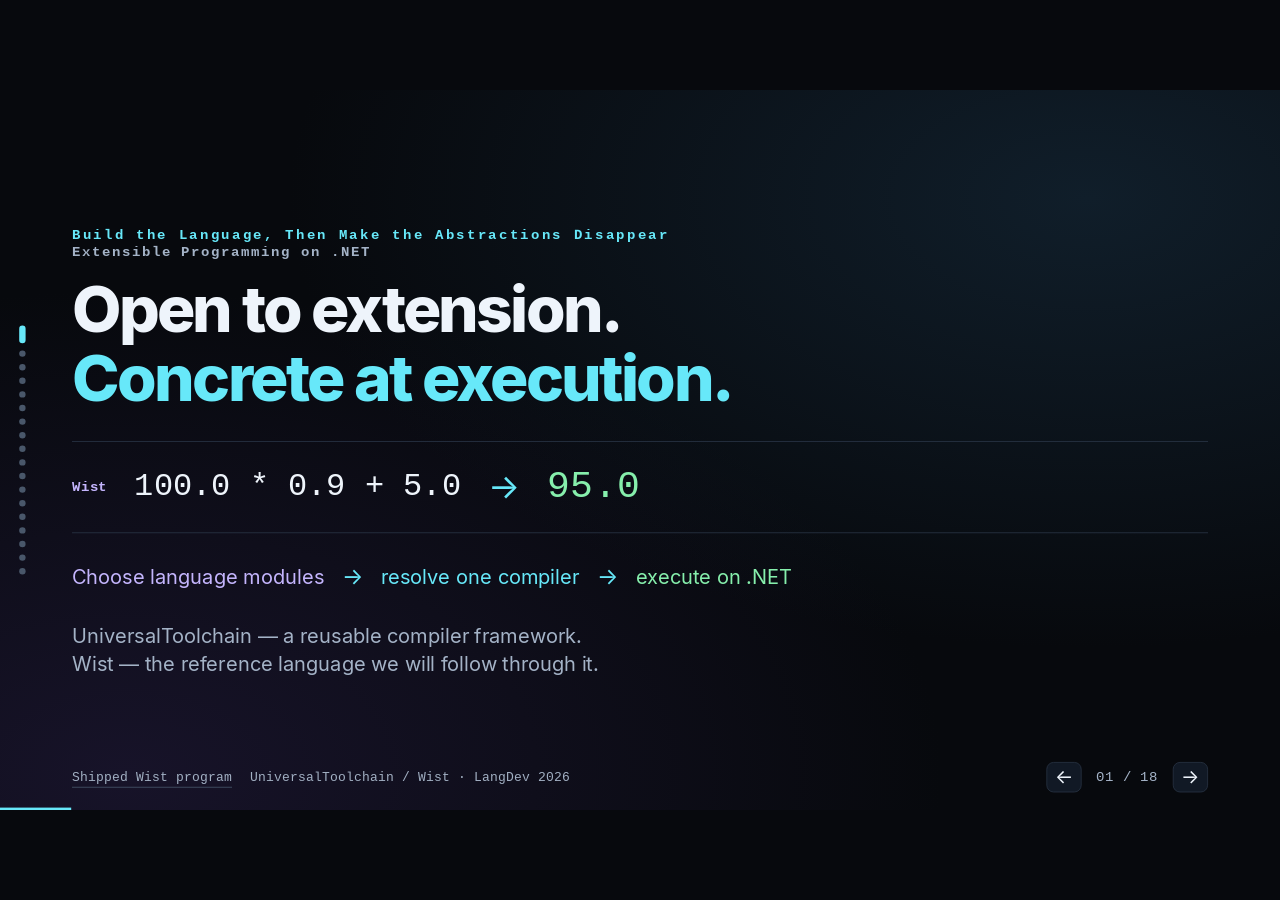
==== index.html @ 53f2f03d "Fix contact card overflow" ====
<!doctype html>
<html lang="en">
<head>
<!--
Embedded fonts: Inter subsets (DeckSans) and renamed Liberation Mono subsets (DeckMono).
Original font copyrights and licenses follow. Subsets retain the SIL OFL 1.1 license.
Copyright (c) 2016 The Inter Project Authors (https://github.com/rsms/inter)

This Font Software is licensed under the SIL Open Font License, Version 1.1.
This license is copied below, and is also available with a FAQ at:
http://scripts.sil.org/OFL

-----------------------------------------------------------
SIL OPEN FONT LICENSE Version 1.1 - 26 February 2007
-----------------------------------------------------------

PREAMBLE
The goals of the Open Font License (OFL) are to stimulate worldwide
development of collaborative font projects, to support the font creation
efforts of academic and linguistic communities, and to provide a free and
open framework in which fonts may be shared and improved in partnership
with others.

The OFL allows the licensed fonts to be used, studied, modified and
redistributed freely as long as they are not sold by themselves. The
fonts, including any derivative works, can be bundled, embedded,
redistributed and/or sold with any software provided that any reserved
names are not used by derivative works. The fonts and derivatives,
however, cannot be released under any other type of license. The
requirement for fonts to remain under this license does not apply
to any document created using the fonts or their derivatives.

DEFINITIONS
"Font Software" refers to the set of files released by the Copyright
Holder(s) under this license and clearly marked as such. This may
include source files, build scripts and documentation.

"Reserved Font Name" refers to any names specified as such after the
copyright statement(s).

"Original Version" refers to the collection of Font Software components as
distributed by the Copyright Holder(s).

"Modified Version" refers to any derivative made by adding to, deleting,
or substituting -- in part or in whole -- any of the components of the
Original Version, by changing formats or by porting the Font Software to a
new environment.

"Author" refers to any designer, engineer, programmer, technical
writer or other person who contributed to the Font Software.

PERMISSION AND CONDITIONS
Permission is hereby granted, free of charge, to any person obtaining
a copy of the Font Software, to use, study, copy, merge, embed, modify,
redistribute, and sell modified and unmodified copies of the Font
Software, subject to the following conditions:

1) Neither the Font Software nor any of its individual components,
in Original or Modified Versions, may be sold by itself.

2) Original or Modified Versions of the Font Software may be bundled,
redistributed and/or sold with any software, provided that each copy
contains the above copyright notice and this license. These can be
included either as stand-alone text files, human-readable headers or
in the appropriate machine-readable metadata fields within text or
binary files as long as those fields can be easily viewed by the user.

3) No Modified Version of the Font Software may use the Reserved Font
Name(s) unless explicit written permission is granted by the corresponding
Copyright Holder. This restriction only applies to the primary font name as
presented to the users.

4) The name(s) of the Copyright Holder(s) or the Author(s) of the Font
Software shall not be used to promote, endorse or advertise any
Modified Version, except to acknowledge the contribution(s) of the
Copyright Holder(s) and the Author(s) or with their explicit written
permission.

5) The Font Software, modified or unmodified, in part or in whole,
must be distributed entirely under this license, and must not be
distributed under any other license. The requirement for fonts to
remain under this license does not apply to any document created
using the Font Software.

TERMINATION
This license becomes null and void if any of the above conditions are
not met.

DISCLAIMER
THE FONT SOFTWARE IS PROVIDED "AS IS", WITHOUT WARRANTY OF ANY KIND,
EXPRESS OR IMPLIED, INCLUDING BUT NOT LIMITED TO ANY WARRANTIES OF
MERCHANTABILITY, FITNESS FOR A PARTICULAR PURPOSE AND NONINFRINGEMENT
OF COPYRIGHT, PATENT, TRADEMARK, OR OTHER RIGHT. IN NO EVENT SHALL THE
COPYRIGHT HOLDER BE LIABLE FOR ANY CLAIM, DAMAGES OR OTHER LIABILITY,
INCLUDING ANY GENERAL, SPECIAL, INDIRECT, INCIDENTAL, OR CONSEQUENTIAL
DAMAGES, WHETHER IN AN ACTION OF CONTRACT, TORT OR OTHERWISE, ARISING
FROM, OUT OF THE USE OR INABILITY TO USE THE FONT SOFTWARE OR FROM
OTHER DEALINGS IN THE FONT SOFTWARE.

Digitized data copyright (c) 2010 Google Corporation
	with Reserved Font Arimo, Tinos and Cousine.
Copyright (c) 2012 Red Hat, Inc.
	with Reserved Font Name Liberation.

This Font Software is licensed under the SIL Open Font License,
Version 1.1.

This license is copied below, and is also available with a FAQ at:
http://scripts.sil.org/OFL

SIL OPEN FONT LICENSE Version 1.1 - 26 February 2007

PREAMBLE The goals of the Open Font License (OFL) are to stimulate
worldwide development of collaborative font projects, to support the font
creation efforts of academic and linguistic communities, and to provide
a free and open framework in which fonts may be shared and improved in
partnership with others.

The OFL allows the licensed fonts to be used, studied, modified and
redistributed freely as long as they are not sold by themselves.
The fonts, including any derivative works, can be bundled, embedded,
redistributed and/or sold with any software provided that any reserved
names are not used by derivative works.  The fonts and derivatives,
however, cannot be released under any other type of license.  The
requirement for fonts to remain under this license does not apply to
any document created using the fonts or their derivatives.



DEFINITIONS
"Font Software" refers to the set of files released by the Copyright
Holder(s) under this license and clearly marked as such.
This may include source files, build scripts and documentation.

"Reserved Font Name" refers to any names specified as such after the
copyright statement(s).

"Original Version" refers to the collection of Font Software components
as distributed by the Copyright Holder(s).

"Modified Version" refers to any derivative made by adding to, deleting,
or substituting ? in part or in whole ?
any of the components of the Original Version, by changing formats or
by porting the Font Software to a new environment.

"Author" refers to any designer, engineer, programmer, technical writer
or other person who contributed to the Font Software.


PERMISSION & CONDITIONS

Permission is hereby granted, free of charge, to any person obtaining a
copy of the Font Software, to use, study, copy, merge, embed, modify,
redistribute, and sell modified and unmodified copies of the Font
Software, subject to the following conditions:

1) Neither the Font Software nor any of its individual components,in
   Original or Modified Versions, may be sold by itself.

2) Original or Modified Versions of the Font Software may be bundled,
   redistributed and/or sold with any software, provided that each copy
   contains the above copyright notice and this license. These can be
   included either as stand-alone text files, human-readable headers or
   in the appropriate machine-readable metadata fields within text or
   binary files as long as those fields can be easily viewed by the user.

3) No Modified Version of the Font Software may use the Reserved Font
   Name(s) unless explicit written permission is granted by the
   corresponding Copyright Holder. This restriction only applies to the
   primary font name as presented to the users.

4) The name(s) of the Copyright Holder(s) or the Author(s) of the Font
   Software shall not be used to promote, endorse or advertise any
   Modified Version, except to acknowledge the contribution(s) of the
   Copyright Holder(s) and the Author(s) or with their explicit written
   permission.

5) The Font Software, modified or unmodified, in part or in whole, must
   be distributed entirely under this license, and must not be distributed
   under any other license. The requirement for fonts to remain under
   this license does not apply to any document created using the Font
   Software.



TERMINATION
This license becomes null and void if any of the above conditions are not met.



DISCLAIMER
THE FONT SOFTWARE IS PROVIDED "AS IS", WITHOUT WARRANTY OF ANY KIND,
EXPRESS OR IMPLIED, INCLUDING BUT NOT LIMITED TO ANY WARRANTIES OF
MERCHANTABILITY, FITNESS FOR A PARTICULAR PURPOSE AND NONINFRINGEMENT
OF COPYRIGHT, PATENT, TRADEMARK, OR OTHER RIGHT.  IN NO EVENT SHALL THE
COPYRIGHT HOLDER BE LIABLE FOR ANY CLAIM, DAMAGES OR OTHER LIABILITY,
INCLUDING ANY GENERAL, SPECIAL, INDIRECT, INCIDENTAL, OR CONSEQUENTIAL
DAMAGES, WHETHER IN AN ACTION OF CONTRACT, TORT OR OTHERWISE, ARISING
FROM, OUT OF THE USE OR INABILITY TO USE THE FONT SOFTWARE OR FROM OTHER
DEALINGS IN THE FONT SOFTWARE.


-->
<meta charset="utf-8">
<meta name="viewport" content="width=device-width, initial-scale=1">
<meta name="description" content="LangDev 2026: UniversalToolchain and Wist, from modular language composition to concrete .NET execution, and a proposed semantic evidence layer.">
<title>Open to extension. Concrete at execution. — LangDev 2026</title>
<style>
@font-face{font-family:"DeckMono";font-style:normal;font-weight:700;font-display:block;src:url([data-uri]) format("woff2")}
@font-face{font-family:"DeckMono";font-style:normal;font-weight:400;font-display:block;src:url([data-uri]) format("woff2")}
@font-face{font-family:"DeckSans";font-style:normal;font-weight:800;font-display:block;src:url([data-uri]) format("woff2")}
@font-face{font-family:"DeckSans";font-style:normal;font-weight:700;font-display:block;src:url([data-uri]) format("woff2")}
@font-face{font-family:"DeckSans";font-style:normal;font-weight:600;font-display:block;src:url([data-uri]) format("woff2")}
@font-face{font-family:"DeckSans";font-style:normal;font-weight:500;font-display:block;src:url([data-uri]) format("woff2")}
@font-face{font-family:"DeckSans";font-style:normal;font-weight:400;font-display:block;src:url([data-uri]) format("woff2")}
:root{--bg:#07090d;--ink:#eef4fb;--muted:#a4b3c7;--line:#293445;--cyan:#67e8f9;--violet:#c4b5fd;--green:#86efac;--amber:#fde68a;--rose:#fda4af}
*{box-sizing:border-box}html,body{margin:0;width:100%;height:100%;overflow:hidden;background:var(--bg);color:var(--ink)}body{font:26px/1.4 "DeckSans",sans-serif}code,pre,.mono{font-family:"DeckMono","DeckSans",monospace}a{color:inherit;text-decoration:none}a:hover{text-decoration:underline}button{font:inherit;cursor:pointer}button:focus-visible,a:focus-visible{outline:3px solid var(--cyan);outline-offset:5px}
#stage{position:absolute;width:1600px;height:900px;left:50%;top:50%;transform-origin:center;overflow:hidden;background:var(--bg)}#deck{position:absolute;inset:0}.slide{position:absolute;inset:0;display:none;padding:84px 90px 78px;background:radial-gradient(ellipse at 85% 15%,#101e2a 0,transparent 52%),radial-gradient(ellipse at 10% 95%,#171329 0,transparent 50%),var(--bg);overflow:hidden}.slide.active{display:block}.wrap{height:100%;display:flex;flex-direction:column;position:relative}.head{margin-bottom:32px;flex-shrink:0}h1,h2,h3,p,pre{margin:0}h1,h2{font-weight:750;letter-spacing:-.045em;line-height:1.08}h1{font-size:80px}h2{font-size:56px;max-width:1390px}h3{font-size:30px;line-height:1.25;letter-spacing:-.025em}.kicker{font:600 18px/1.2 "DeckMono","DeckSans",monospace;letter-spacing:.13em;color:var(--cyan);margin-bottom:16px}.proposed{color:var(--amber)}.body{flex:1;min-height:0;display:flex;flex-direction:column;justify-content:center;gap:24px}.claim{flex-shrink:0;font-size:30px;line-height:1.3;margin-top:28px;padding-left:20px;border-left:3px solid var(--cyan);max-width:1390px}.sub{font-size:28px;line-height:1.45;color:var(--muted)}.small{font-size:21px;line-height:1.45;color:var(--muted)}.label{font:600 18px/1.3 "DeckMono","DeckSans",monospace;color:var(--muted);margin-bottom:16px}.caption{font-size:20px;line-height:1.4;color:var(--muted)}.cyan-t{color:var(--cyan)}.violet-t{color:var(--violet)}.green-t{color:var(--green)}.amber-t{color:var(--amber)}.rose-t{color:var(--rose)}.muted{color:var(--muted)}
.panel{padding:28px 32px;border:1px solid var(--line);border-radius:20px;background:linear-gradient(140deg,rgba(255,255,255,.045),rgba(255,255,255,.015))}.panel.cyan{border-color:#34535f;background:linear-gradient(140deg,#10232e,#101722)}.panel.violet{border-color:#4a405e;background:linear-gradient(140deg,#221d35,#101722)}.panel.green{border-color:#365849;background:linear-gradient(140deg,#132b26,#101722)}.panel.amber{border-color:#61563b;background:linear-gradient(140deg,#2b2619,#101722)}.two{display:grid;grid-template-columns:1fr 1fr;gap:40px;align-items:center}.compare{display:grid;grid-template-columns:1fr 64px 1fr;gap:20px;align-items:center}.arrow{font-size:42px;color:var(--cyan);text-align:center}.down{font-size:34px;color:var(--cyan);text-align:center;line-height:1}.code{font:26px/1.65 "DeckMono","DeckSans",monospace;white-space:pre-wrap;color:#e2eaf4}.code.large{font-size:34px}.code .kw{color:var(--violet)}.code .fn{color:var(--cyan)}.code .value{color:var(--green)}.code .cm{color:var(--muted)}.strip{display:flex;align-items:center;gap:18px;flex-wrap:wrap}.chip{padding:8px 15px;border:1px solid var(--line);border-radius:9px;font:21px/1.35 "DeckMono","DeckSans",monospace;background:#111926}.chip.violet{color:var(--violet);border-color:#4a405e}.chip.cyan{color:var(--cyan);border-color:#34535f}.chip.green{color:var(--green);border-color:#365849}.chip.amber{color:var(--amber);border-color:#61563b}.node{padding:18px 22px;border:1px solid var(--line);border-radius:14px;background:#111a25;font:24px/1.35 "DeckMono","DeckSans",monospace;text-align:center}.node.violet{border-color:#645178;color:var(--violet)}.node.cyan{border-color:#41727e;color:var(--cyan)}.node.green{border-color:#477158;color:var(--green)}.node.amber{border-color:#756341;color:var(--amber)}
.sources{position:absolute;left:90px;bottom:28px;right:400px;font:16px/1.4 "DeckMono","DeckSans",monospace;color:#a2b0c3;display:flex;gap:22px;align-items:center}.sources a{border-bottom:1px solid #46566a}.notes{display:none}#progress{position:absolute;bottom:0;left:0;height:3px;background:var(--cyan);transition:width .2s;z-index:20}#counter{position:absolute;bottom:22px;right:90px;display:flex;align-items:center;gap:14px;z-index:20}#counter button{border:1px solid var(--line);background:#111925;color:var(--ink);width:44px;height:38px;border-radius:9px;font-size:24px}#count{min-width:86px;text-align:center;font:18px "DeckMono","DeckSans",monospace;color:var(--muted)}#dots{position:absolute;left:24px;top:50%;transform:translateY(-50%);display:flex;flex-direction:column;gap:9px;z-index:20}.dot{width:8px;height:8px;border:0;border-radius:8px;background:#49576a;padding:0}.dot.active{height:22px;background:var(--cyan)}#notesPanel,#helpOverlay{position:absolute;z-index:40;display:none;border:1px solid #487581;border-radius:18px;background:#0c131ff5;padding:24px 30px;box-shadow:0 20px 80px #0008}#notesPanel{bottom:74px;left:180px;right:180px;max-height:520px;overflow:auto;padding:30px 36px;font-size:30px;line-height:1.38}#notesPanel.visible,#helpOverlay.visible{display:block}#notesPanel .speaker-slide{font:700 20px/1 "DeckMono","DeckSans",monospace;color:var(--muted);letter-spacing:.1em;margin-bottom:20px}#notesPanel .speaker-section{font:700 18px/1.1 "DeckMono","DeckSans",monospace;letter-spacing:.12em;color:var(--cyan);margin:0 0 10px}#notesPanel .speaker-section.next{color:var(--green);margin-top:24px}#notesPanel .speaker-line{font-size:30px;line-height:1.38;margin:0 0 14px;max-width:1120px}#notesPanel .speaker-line.next{font-size:27px;color:#dce9f7;margin-bottom:0}#helpOverlay{right:90px;bottom:80px;font:22px/1.8 "DeckMono","DeckSans",monospace}.notes-title{font:18px "DeckMono","DeckSans",monospace;color:var(--cyan);margin-bottom:16px}
body.reveal .slide.active [data-step]{opacity:0;transition:opacity .25s ease}body.reveal .slide.active [data-step].shown{opacity:1}body.reveal .slide.active [data-step]:not(.shown){pointer-events:none}body.reveal .slide.active [data-step]:not(.shown) a{visibility:hidden}
/* Compositions follow their arguments rather than a repeated card template. */
.hero{justify-content:center;gap:36px}.hero h1{max-width:1200px}.hero-example{display:flex;align-items:center;gap:34px;padding:27px 0;border-top:1px solid var(--line);border-bottom:1px solid var(--line)}.hero-example code{font-size:40px}.hero-example .answer{font:48px "DeckMono","DeckSans",monospace;color:var(--green)}.hero-path{display:flex;align-items:center;gap:22px;font-size:25px}.hero-path .arrow{font-size:28px}.identity{font-size:25px;color:var(--muted)}
.feature-lanes{display:grid;grid-template-columns:260px repeat(4,1fr);align-items:center}.feature-lanes>div{padding:24px 12px;border-bottom:1px solid var(--line)}.feature-lanes .lanehead{font-size:23px;text-align:center}.feature-lanes .cell{position:relative;text-align:center;font-size:32px;color:var(--violet)}.feature-lanes .cell:before{content:"";height:3px;background:#78649a;position:absolute;left:0;right:0;top:50%}.feature-lanes .cell span{position:relative;display:inline-block;background:#151721;padding:0 12px}.feature-lanes .operation{font:22px/1.4 "DeckMono","DeckSans",monospace;text-align:center;color:var(--muted)}.module-owned{display:grid;grid-template-columns:350px 1fr;align-items:center;gap:20px}.module-owned>.mono{font-size:24px}.module-owned .bracket{border-left:3px solid var(--violet);padding:10px 22px;font-size:25px}.module-extension{margin-top:25px;border-left:3px solid var(--violet);padding:15px 24px;background:#201b30}.module-extension code{font-size:25px}.selected-modules{display:grid;grid-template-columns:1fr 1fr;gap:12px}.selected-modules .chip{font-size:22px}.selected-modules .wide{grid-column:1/-1}.language-tests{display:grid;gap:20px}.language-test{border-left:3px solid var(--green);padding:18px 24px;background:#10221f}.language-test.excluded{border-color:var(--amber);background:#242216}.language-test code{font-size:29px}.language-test p{font-size:23px;margin-top:9px}.config-note{margin-top:22px;font-size:22px;color:var(--muted)}
.plan-compare{display:grid;grid-template-columns:1fr 110px 1.07fr;gap:28px;align-items:center}.choices{font:26px/1.65 "DeckMono","DeckSans",monospace}.choice{border-bottom:1px solid var(--line);padding:14px 0}.choice:last-child{border:0}.plan-fields{display:grid;grid-template-columns:260px 1fr;gap:18px 12px;font-size:23px}.plan-fields code{color:var(--cyan);font-size:23px}.resolve-gate{border-top:3px solid var(--cyan);border-bottom:3px solid var(--cyan);padding:24px 0;font:22px/1.4 "DeckMono","DeckSans",monospace;text-align:center}.plan-api{font-size:26px;text-align:center}.resolved-foot{display:flex;align-items:center;justify-content:space-between;border-top:1px solid var(--line);padding-top:22px}.resolved-foot strong{font-size:29px}
.program-strip{display:flex;justify-content:space-between;align-items:center;padding:16px 24px;border-left:3px solid var(--violet);background:#181727}.program-strip code{font-size:30px}.program-strip span{font-size:21px;color:var(--muted)}.compiler-grid{display:grid;grid-template-columns:1.04fr 48px 1.06fr 48px 1.16fr;gap:12px;align-items:stretch}.compiler-grid .panel{padding:23px 25px}.compiler-grid .arrow{align-self:center;font-size:34px}.compiler-grid .code{font-size:25px;line-height:1.65}.compiler-grid .label{color:var(--cyan)}.binding-strip{display:flex;align-items:center;gap:20px;font-size:22px;margin-top:20px}.binding-strip code{font-size:23px;color:var(--cyan)}.backend-fork{display:grid;grid-template-columns:200px 58px 1fr 58px 165px;gap:16px;align-items:center}.backend-routes{display:grid;gap:14px}.fork-lines{width:58px;height:138px}.fork-lines path{fill:none;stroke:#67e8f9;stroke-width:2}.backend-fork .node{font-size:24px}.result{font:60px "DeckMono","DeckSans",monospace;color:var(--green);text-align:center}.erase-sequence{display:grid;grid-template-columns:1.05fr 110px 1.05fr;gap:28px;align-items:center}.erase-count{font:54px "DeckMono","DeckSans",monospace;color:var(--muted);margin-bottom:12px}.gate-reasons{text-align:center;font:21px/1.5 "DeckMono","DeckSans",monospace;color:var(--cyan)}.cil-output{display:flex;align-items:center;justify-content:center;gap:24px;padding-top:28px;border-top:1px solid var(--line)}.cil-output code{font-size:28px}.cil-output .arrow{font-size:32px}
.binding-story{display:grid;grid-template-columns:.9fr 1.2fr;gap:48px;align-items:start}.bindings{font:24px/1.7 "DeckMono","DeckSans",monospace;padding:20px 24px;border-bottom:1px solid var(--line);margin-bottom:26px}.binding-trace{display:grid;grid-template-columns:1fr 46px 1fr;gap:12px;row-gap:28px;align-items:center}.binding-trace .node{font-size:24px}.binding-trace .arrow{font-size:30px}.binding-trace .local{grid-column:3;position:relative}.binding-trace .local:before,.binding-trace .read:before{content:"↓";position:absolute;top:-27px;left:50%;transform:translateX(-50%);font:22px/1 "DeckMono","DeckSans",monospace;color:var(--cyan)}.binding-trace .read{position:relative}.parity{display:flex;justify-content:center;align-items:center;gap:25px;margin-top:32px}.parity code{font-size:29px}.parity .equal{font-size:46px;color:var(--green)}.parity-test{font-size:23px;text-align:center;color:var(--muted);margin-top:15px}
.bridge{display:grid;grid-template-columns:.95fr 80px 1.05fr;gap:24px;align-items:center}.current-path{border-left:2px solid var(--cyan);padding-left:30px}.current-path div{font-size:26px;margin:18px 0}.current-path code{font-size:25px}.semantic-question{font-size:37px;line-height:1.25;margin-bottom:26px}.knowledge-path{display:flex;align-items:center;gap:20px;font-size:25px}.knowledge-path .arrow{font-size:30px}.question-line{font-size:30px;line-height:1.4}.query-compare{display:grid;grid-template-columns:1.04fr 60px 1fr;gap:20px;align-items:center}.query-compare .code{font-size:25px}.loop-banner{display:grid;grid-template-columns:.98fr 1.02fr;align-items:center;gap:30px}.loop-banner .code{font-size:27px}.assumption{font-size:21px;color:var(--muted);border-left:2px solid var(--amber);padding-left:20px}.dag{width:100%;height:auto;display:block}.dag text{font-family:"DeckMono","DeckSans",monospace;font-size:24px;fill:var(--ink)}.dag .minor{font:20px "DeckSans",sans-serif;fill:var(--muted)}.dag rect{fill:#101e28;stroke:#49747e;stroke-width:1.5;rx:14}.dag .evidence rect{fill:#211e32;stroke:#76608e}.dag .evidence text{fill:var(--violet)}.dag .derived text{fill:var(--cyan)}.dag .conclusion rect{fill:#152d25;stroke:#548369}.dag .conclusion text{fill:var(--green)}.dag path{fill:none;stroke:#688798;stroke-width:2}.dag .leaf-edge{stroke:#9380b3}.dag-legend{display:flex;gap:32px;align-items:center;font-size:21px}.dag-legend span:before{content:"";display:inline-block;width:11px;height:11px;border-radius:50%;background:currentColor;margin-right:10px}.dag-legend .caption{margin-left:auto}
.knowledge-change{display:grid;grid-template-columns:1fr 110px 1fr;gap:24px;align-items:center}.premise-table{width:100%;border-collapse:collapse;font:25px/1.4 "DeckMono","DeckSans",monospace}.premise-table td{padding:18px 0;border-bottom:1px solid var(--line)}.premise-table td:last-child{text-align:right;font-size:30px}.proof-status{margin-top:24px;display:flex;align-items:center;justify-content:space-between;font:28px "DeckMono","DeckSans",monospace}.new-evidence{padding:22px 28px;border-left:3px solid var(--violet);background:#221d33;display:flex;align-items:center;gap:28px}.new-evidence .code{font-size:23px;line-height:1.5}.new-evidence .arrow{font-size:32px}.new-evidence .module{font-size:25px;min-width:260px}
.exchange{display:grid;grid-template-columns:400px 50px 460px 50px minmax(0,1fr);gap:20px;align-items:center}.exchange .code{font-size:24px}.exchange .node{font-size:23px}.exchange .provider{padding:20px 0;border-bottom:1px solid var(--line)}.exchange .provider h3{font-size:27px;margin-bottom:12px}.exchange .rules{display:grid;gap:26px}.evidence-record{display:flex;flex-shrink:0;gap:0;align-items:center;border:1px solid #514367;border-radius:12px;overflow:hidden;margin-top:25px}.evidence-record span{padding:16px 22px;font:22px "DeckMono","DeckSans",monospace;border-right:1px solid #514367}.evidence-record span:last-child{border:0;color:var(--violet)}
.provenance{display:grid;grid-template-columns:1fr .95fr;gap:50px;align-items:center}.trace{display:grid;gap:15px}.trace .node{text-align:left;font-size:23px}.trace .node small{display:block;font:21px "DeckSans",sans-serif;color:var(--muted);margin-top:7px}.trace .indent{margin-left:40px;border-left:2px solid var(--violet);padding-left:26px}.revision{display:grid;gap:16px}.revision .event{font-size:27px;border-left:3px solid var(--amber);padding:15px 23px;background:#252217}.outcomes{display:flex;gap:22px;justify-content:space-between;padding-top:23px;border-top:1px solid var(--line);font-size:22px}.prior-table{width:100%;border-collapse:collapse;font-size:23px}.prior-table th{text-align:left;font-size:19px;font-weight:500;color:var(--muted);padding:15px 20px;border-bottom:1px solid #64738a}.prior-table td{padding:20px;border-bottom:1px solid var(--line);vertical-align:top}.prior-table td:first-child{width:270px;color:var(--violet);font-weight:600}.prior-table td:nth-child(2){width:510px}.prior-table tr:last-child td{color:var(--cyan);background:#10232b}.experiment{font-size:26px;line-height:1.4;padding-left:22px;border-left:3px solid var(--amber)}
.narrowing{display:grid;grid-template-columns:.85fr 1.3fr .85fr;gap:45px;align-items:center}.narrow-path{display:grid;gap:6px;justify-items:center}.narrow-layer{width:100%;padding:8px 16px;background:#241e36;border:1px solid #625174;border-radius:10px;font:25px/1.25 "DeckMono","DeckSans",monospace;text-align:center}.narrow-path .down{font-size:22px}.narrow-layer:nth-of-type(2){width:88%;background:#142832;border-color:#41727e;color:var(--cyan)}.narrow-layer:nth-of-type(3){width:77%;background:#14242e;border-color:#41727e}.narrow-layer:nth-of-type(4){width:67%;background:#14242e;border-color:#41727e}.narrow-layer:nth-of-type(5){width:56%;background:#152d25;border-color:#548369;color:var(--green)}.narrow-layer:nth-of-type(6){width:48%;background:#152d25;border-color:#548369;color:var(--green)}.disappearance{font-size:27px;line-height:1.4}.disappearance p{margin-bottom:28px}.disappearance .number{display:block;font:50px "DeckMono","DeckSans",monospace;color:var(--cyan);margin-bottom:13px}.artifact{padding:26px 28px;border-left:3px solid var(--green);background:#14251f}.artifact code{font-size:25px}.artifact .result{font-size:52px;margin-top:24px}.qa-title{font-size:75px;line-height:1.14;letter-spacing:-.04em}.qa-path{display:flex;gap:24px;align-items:center;font-size:30px;margin-top:30px}.qa-links{display:grid;grid-template-columns:1fr 1fr;gap:50px;margin-top:45px}.qa-links a{font-size:27px;color:var(--cyan)}.qa-links p{font-size:22px;color:var(--muted);margin-top:10px}.qa{justify-content:center}
@media(prefers-reduced-motion:reduce){*,*:before,*:after{transition:none!important}}
@media print{@page{size:1600px 900px;margin:0}html,body{overflow:visible;height:auto}#stage{position:static;transform:none!important;height:auto;width:1600px}#deck{position:static}.slide,.slide.active{position:relative;display:block;width:1600px;height:900px;break-after:page;print-color-adjust:exact}.slide [data-step]{opacity:1!important}#dots,#counter,#progress,#helpOverlay,#notesPanel{display:none}}

/* Slide 18 · contacts */
.contact-grid{display:grid;grid-template-columns:repeat(5,minmax(0,1fr));gap:16px;margin-top:18px}
.contact-card{display:flex;flex-direction:column;justify-content:space-between;min-height:315px;border:1px solid rgba(255,255,255,.13);background:linear-gradient(145deg,rgba(255,255,255,.060),rgba(255,255,255,.020));border-radius:22px;box-shadow:0 24px 90px rgba(0,0,0,.38);padding:17px;text-decoration:none;color:var(--ink)}
.contact-card:hover{border-color:rgba(103,232,249,.38);transform:translateY(-2px)}
.contact-card .contact-tag{font:900 11px/1 monospace;letter-spacing:.16em;text-transform:uppercase;color:var(--cyan);margin-bottom:10px}
.contact-card .contact-title{font:850 20px/1.15 monospace;color:#fff}
.contact-card .contact-url{font:12px/1.35 monospace;color:#93a4ba;word-break:break-all;margin-top:10px}
.contact-card .qr{width:100%;aspect-ratio:1/1;border-radius:16px;background:#fff;padding:10px;margin-top:16px;object-fit:contain}
.contact-footer{margin-top:22px;display:flex;gap:14px;flex-wrap:wrap;align-items:center}
.contact-pill{border:1px solid rgba(255,255,255,.12);border-radius:999px;padding:10px 14px;font:800 13px/1 monospace;color:#d8e5f2;background:rgba(255,255,255,.04)}
.contact-pill.green{color:#dcfce7;border-color:rgba(134,239,172,.32);background:rgba(134,239,172,.07)}
@media(max-width:1100px){.contact-grid{grid-template-columns:repeat(2,minmax(0,1fr))}.contact-card{min-height:auto}}
@media(max-width:760px){.contact-grid{grid-template-columns:1fr}.contact-card .contact-title{font-size:17px}}


/* contact slide overflow fix */
.contact-card{min-width:0;overflow:hidden}
.contact-title,.contact-url{min-width:0;max-width:100%;overflow-wrap:anywhere;word-break:break-word}
.contact-card[href^="mailto:"] .contact-title{font-size:clamp(14px,1.08vw,19px);line-height:1.18;letter-spacing:-.02em}
.contact-card[href^="mailto:"] .contact-url{font-size:clamp(8px,.70vw,10px);line-height:1.35}

</style>
</head>
<body>
<div id="stage">
<main id="deck" aria-label="LangDev 2026 presentation">

<section class="slide" id="slide-1" data-slide="1" data-seconds="60" data-status="implemented">
<div class="wrap body hero"><div><div class="kicker">Build the Language, Then Make the Abstractions Disappear<br><span style="color:var(--muted);letter-spacing:.08em">Extensible Programming on .NET</span></div><h1>Open to extension.<br><span class="cyan-t">Concrete at execution.</span></h1></div>
<div class="hero-example"><span class="label violet-t" style="margin:0">Wist</span><code>100.0 * 0.9 + 5.0</code><span class="arrow">→</span><span class="answer">95.0</span></div>
<div class="hero-path" data-step="1"><span class="violet-t">Choose language modules</span><span class="arrow">→</span><span class="cyan-t">resolve one compiler</span><span class="arrow">→</span><span class="green-t">execute on .NET</span></div>
<p class="identity">UniversalToolchain — a reusable compiler framework.<br>Wist — the reference language we will follow through it.</p>
<aside class="notes"><div class="notes-title">01 · 1:00</div><p><b>ANCHOR:</b> The title describes two moments in a real compiler.</p><p><b>FLOW:</b><br>1. Start with the real shipped Wist pricing formula and its result.<br>2. UniversalToolchain is the reusable framework; Wist is one language built with it.<br>3. Construction is open to extensions; execution needs exact operations.<br>4. Follow that transition, then ask where semantic cooperation still needs work.</p><p><b>TRANSITION:</b> Why can't a feature live behind just one plugin hook?</p></aside>
</div><div class="sources"><a data-source="UniversalToolchain/Dialects/examples/wist/pricing-restricted/program.wist">Shipped Wist program</a><span>UniversalToolchain / Wist · LangDev 2026</span></div></section>

<section class="slide" id="slide-2" data-slide="2" data-seconds="80" data-status="implemented">
<div class="wrap"><div class="head"><div class="kicker">100.0 * 0.9 + 5.0</div><h2>A feature cuts across the whole compiler</h2></div><div class="body">
<div class="feature-lanes"><div></div><div class="lanehead">Lexer</div><div class="lanehead">Parser / AST</div><div class="lanehead">Bytecode lowering</div><div class="lanehead">Numeric execution</div><div class="mono violet-t">NativeTypes</div><div class="cell"><span>●</span></div><div class="cell"><span>●</span></div><div class="cell"><span>●</span></div><div class="cell"><span>●</span></div><div class="small">One module owns<br>several contributions</div><div class="operation">100.0<br>+ &nbsp; *</div><div class="operation">NativeNumber<br>NativeMultiplication</div><div class="operation">literal visitor<br>arithmetic visitor</div><div class="operation">NativeArithmetic<br>.Multiply&lt;T&gt;</div></div>
<div class="module-owned" data-step="1"><div class="mono violet-t">NativeTypesModuleImpl</div><div class="bracket"><span class="cyan-t">InitLexer</span> → patterns &nbsp; · &nbsp; <span class="cyan-t">InitParser</span> → node creators<br><span class="cyan-t">InitAstTranslator</span> → module-owned visitors</div></div>
<p class="sub" data-step="2">Adding numbers means adding syntax, precedence, lowering and operations.<br>Those contributions need extension points at the stages they affect.</p></div><div class="claim">A feature is a vertical slice through the compiler, not one class.</div>
<aside class="notes"><div class="notes-title">02 · 1:20</div><p><b>ANCHOR:</b> NativeTypes is a concrete crosscutting feature.</p><p><b>FLOW:</b><br>1. The formula needs numeric tokens and operators.<br>2. The module adds AST creators with precedence.<br>3. It registers visitors that lower literals and arithmetic.<br>4. NativeArithmetic supplies numeric behavior. The feature spans these stages.</p><p><b>TRANSITION:</b> Explicit owners let us select contributions without editing a central compiler.</p></aside>
</div><div class="sources"><a data-source="UniversalToolchain/NativeMathModule/NativeTypesModuleImpl.cs">NativeTypesModuleImpl.cs</a><a data-source="UniversalToolchain/NativeMathModule/NativeArithmeticAstVisitor.cs">Native arithmetic lowering</a></div></section>

<section class="slide" id="slide-3" data-slide="3" data-seconds="80" data-status="implemented">
<div class="wrap"><div class="head"><h2>Make the extension points module-owned</h2></div><div class="body">
<div class="compare"><div><div class="label">A central compiler accumulates feature-specific edits</div><pre class="panel code"><span class="cm">// conceptual monolith</span>
Compiler {
  ParseNumbers();
  ParseVariables();
  LowerNumbers();
  LowerVariables();
}</pre></div><div class="arrow" data-step="1">→</div><div data-step="1"><div class="label violet-t">Wist requests contributions through its dialect DSL</div><pre class="panel violet code"><span class="kw">dialect</span> PricingRestricted
<span class="kw">use</span> Identifier,NativeTypes,
    Scopes,Variables,Whitespaces
<span class="kw">backend</span> cil,interpreter
<span class="kw">security</span> restricted</pre><div class="module-extension"><code><span class="violet-t">use</span> Loops,CSharpInterop</code><p class="small">Another definition can select more features.</p></div></div></div>
<div class="strip" data-step="2"><span class="chip violet">module owns contributions</span><span class="arrow">→</span><span class="chip cyan">planner resolves contracts</span><span class="arrow">→</span><span class="chip green">runtime uses selected stages</span></div></div><div class="claim">Same compiler infrastructure. Different selected language.</div>
<aside class="notes"><div class="notes-title">03 · 1:20</div><p><b>ANCHOR:</b> Ownership moves into modules; composition stays explicit.</p><p><b>FLOW:</b><br>1. Left: conceptual compiler that changes for every feature.<br>2. Right: real Wist dialect syntax, excerpted.<br>3. Module owners contribute at stage contracts; a definition requests them.<br>4. Selecting loops or interop changes the available language while planning remains reusable.</p><p><b>TRANSITION:</b> The restricted pricing dialect makes the difference visible.</p></aside>
</div><div class="sources"><a data-source="UniversalToolchain/Dialects/examples/wist/pricing-restricted/dialect.wistdialect">Dialect excerpt</a><a data-source="docs/reference/module-contracts.md">Module contracts</a></div></section>

<section class="slide" id="slide-4" data-slide="4" data-seconds="90" data-status="tested">
<div class="wrap"><div class="head"><h2>The selected modules <span class="violet-t">are the language</span></h2></div><div class="body two">
<div><h3 style="margin-bottom:24px">PricingRestricted</h3><div class="selected-modules"><span class="chip violet">Identifier</span><span class="chip violet">NativeTypes</span><span class="chip violet">Scopes</span><span class="chip violet">Variables</span><span class="chip violet wide">Whitespaces</span></div><div class="down" style="margin:20px 0">↓</div><div class="node cyan">native literals + numeric operators<br>names + local variables + scopes</div><p class="config-note">NativeTypes supplies <code>+ − * /</code>.<br>The separate <code>Arithmetic</code> module is excluded.</p></div>
<div class="language-tests"><div class="language-test"><code>100.0 * 0.9 + 5.0</code><p class="green-t">✓ Valid in this language → 95.0</p></div><div class="language-test excluded" data-step="1"><div class="mono amber-t">Loops · Conditions · CSharpInterop</div><p>Excluded from the definition.<br>Their constructs are outside this language.</p></div><div class="strip" data-step="2"><span class="chip cyan">cil</span><span class="chip cyan">interpreter</span><span class="small">two execution routes</span></div></div>
</div><div class="claim">The profile chooses a surface; the planner must make it globally consistent.</div>
<aside class="notes"><div class="notes-title">04 · 1:30</div><p><b>ANCHOR:</b> A restricted language is a concrete composition.</p><p><b>FLOW:</b><br>1. Read the five actual selected module identities.<br>2. NativeTypes owns the arithmetic; Arithmetic is a different stack.<br>3. Loops, conditionals and C# interop are excluded.<br>4. These are composition constraints, not a hardened sandbox. Both routes evaluate the formula.</p><p><b>TRANSITION:</b> Local declarations do not resolve dependencies, conflicts, ordering and routes.</p></aside>
</div><div class="sources"><a data-source="UniversalToolchain/Dialects/examples/wist/pricing-restricted/dialect.wistdialect">Exact preset</a><a data-source="UniversalToolchain/UniversalToolchain.Dialects.Tests/WistDialectProfileContractTests.cs">Profile contract tests</a></div></section>

<section class="slide" id="slide-5" data-slide="5" data-seconds="110" data-status="implemented">
<div class="wrap"><div class="head"><h2>Composition closes into one <span class="cyan-t">LanguagePlan</span></h2></div><div class="body">
<div class="plan-compare"><div><div class="label violet-t">Definition + explicitly registered packages</div><div class="choices"><div class="choice">dependencies → closure?</div><div class="choice">providers → A | B?</div><div class="choice">ordering → partial constraints</div><div class="choice">source → ? → backend</div><div class="choice">runtime → candidate set</div></div></div><div class="resolve-gate" data-step="1">resolve<br>↓<br>verify</div><div class="panel cyan" data-step="1"><div class="label cyan-t">Immutable snapshots in the actual public type</div><div class="plan-fields"><code>Features</code><span>resolved selection</span><code>Contributions</code><span>resolved ordering</span><code>Routes</code><span>typed backend paths</span><code>RuntimeProvider</code><span>exact selected provider</span><code>PlanHash</code><span>composition identity</span></div></div></div>
<pre class="plan-api mono" data-step="2">plan = compiler.<span class="cyan-t">Compile</span>(definition).<span class="green-t">GetRequiredPlan</span>();</pre>
<div class="resolved-foot" data-step="3"><strong><span class="violet-t">Open choices</span> → <span class="cyan-t">one immutable answer</span></strong><span class="small">Runtime materializes the selected graph.</span></div>
</div><div class="claim">Resolve the language once. Compile each program through that plan.</div>
<aside class="notes"><div class="notes-title">05 · 1:50</div><p><b>ANCHOR:</b> LanguagePlan is resolved composition, not just a container.</p><p><b>FLOW:</b><br>1. The definition requests features from explicitly registered packages.<br>2. Resolve dependencies, providers, exclusions, ordering and typed routes.<br>3. Compile and GetRequiredPlan are actual APIs; failures produce diagnostics.<br>4. Plan fields are snapshots; PlanHash includes composition provenance.<br>5. Runtime materializes the answer. Per-program parsing, binding and compilation remain.</p><p><b>TRANSITION:</b> The first abstraction disappears as a repeated choice. Follow the actual program next.</p></aside>
</div><div class="sources"><a data-source="UniversalToolchain/UniversalToolchain.LanguageSdk/LanguageCompiler.cs">LanguageCompiler.cs</a><a data-source="UniversalToolchain/UniversalToolchain.LanguageSdk/LanguagePlan.cs">LanguagePlan.cs</a></div></section>

<section class="slide" id="slide-6" data-slide="6" data-seconds="120" data-status="implemented">
<div class="wrap"><div class="head"><h2>One Wist program becomes executable operations</h2></div><div class="body">
<div class="program-strip"><code>100.0 * 0.9 + 5.0</code><span>unoptimized explanatory sketches below</span></div>
<div class="compiler-grid"><div class="panel"><div class="label">AST → semantic binding</div><pre class="code"><span class="fn">Add</span>(
  <span class="fn">Multiply</span>(
    <span class="value">100.0</span>, <span class="value">0.9</span>),
  <span class="value">5.0</span>)</pre><div class="binding-strip"><span>bind →</span><code>double operations</code></div></div><div class="arrow" data-step="1">→</div><div class="panel violet" data-step="1"><div class="label">Bytecode: module methods</div><pre class="code">PushNative(100.0)
PushNative(0.9)
NativeArithmetic_Multiply
PushNative(5.0)
NativeArithmetic_Add</pre></div><div class="arrow" data-step="2">→</div><div class="panel cyan" data-step="2"><div class="label">AIR: represented operations</div><pre class="code"><span class="fn">Push</span> 100.0
<span class="fn">Push</span> 0.9
<span class="fn">Call</span> Multiply&lt;double&gt;
<span class="fn">Push</span> 5.0
<span class="fn">Call</span> Add&lt;double&gt;</pre></div></div>
<div class="backend-fork" data-step="3"><div class="node cyan">AIR after<br>optimizers</div><svg class="fork-lines" viewBox="0 0 58 138" aria-hidden="true"><path d="M0 69 H20 V30 H55 M20 69 V108 H55"/></svg><div class="backend-routes"><div class="node cyan">AIR interpreter</div><div class="node green">CIL → DynamicMethod → .NET JIT</div></div><svg class="fork-lines" viewBox="0 0 58 138" aria-hidden="true"><path d="M0 30 H35 V69 H58 M0 108 H35 V69"/></svg><div class="result">95.0</div></div><p class="caption">Wist chooses these IRs. The generic framework accepts other typed artifact routes.</p>
</div><aside class="notes"><div class="notes-title">06 · 2:00</div><p><b>ANCHOR:</b> Bytecode and AIR are Wist boundaries, not framework assumptions.</p><p><b>FLOW:</b><br>1. AST retains multiplication before addition. Semantic binding resolves operations and types.<br>2. Bytecode carries module-owned method representations, not fictional mul/add VM opcodes.<br>3. Conversion expands them into AIR pushes and managed calls.<br>4. Optimizers can fold these literals: the fragments are unoptimized explanatory sketches.<br>5. AIR interpreter executes one route; CIL emits a DynamicMethod for the .NET JIT.</p><p><b>TRANSITION:</b> A smaller exact rewrite shows representation machinery disappearing.</p></aside>
</div><div class="sources"><a data-source="UniversalToolchain/NativeMathModule/NativeNumberAstVisitor.cs">Literal lowering</a><a data-source="UniversalToolchain/AbstractIrConverters/BytecodeToAbstractIrConverterImpl.cs">Bytecode → AIR</a><a data-source="UniversalToolchain/BytecodeDynamicMethodsCompiler/Compilers/AbstractMethodsCompilerImpl.cs">DynamicMethod emitter</a></div></section>

<section class="slide" id="slide-7" data-slide="7" data-seconds="90" data-status="tested">
<div class="wrap"><div class="head"><h2>Known slot + known type can erase a load sequence</h2></div><div class="body">
<div class="erase-sequence"><div><div class="erase-count">3 <span class="small">AIR instructions</span></div><pre class="panel code"><span class="fn">Call</span> LoadEnvironment()
<span class="fn">Push</span> slot
<span class="fn">Call</span> LoadExternal&lt;double&gt;()</pre></div><div data-step="1"><div class="arrow">→</div><div class="gate-reasons">exact<br>pattern<br>+<br>supported<br>intrinsic</div></div><div data-step="1"><div class="erase-count green-t">1 <span class="small">typed AIR intrinsic</span></div><pre class="panel green code"><span class="fn">LoadExternal</span>&lt;double&gt;(slot)</pre><p class="small" style="margin-top:18px">Without support for this type,<br>the original sequence stays.</p></div></div>
<div class="cil-output" data-step="2"><span class="label" style="margin:0">CIL lowering</span><code>LoadExternal&lt;double&gt;(slot)</code><span class="arrow">→</span><code class="green-t">ldarg (slot + offset)</code></div><p class="sub" data-step="3">The environment-call representation disappears.<br>The external-value semantics survive.</p></div><div class="claim">This is a tested local rewrite, conditional on a supported backend operation.</div>
<aside class="notes"><div class="notes-title">07 · 1:30</div><p><b>ANCHOR:</b> Disappearance is an exact, capability-gated rewrite.</p><p><b>FLOW:</b><br>1. External load first appears as environment call, slot push and typed load call.<br>2. NativeCilOptimizer checks the exact pattern and type-specific support.<br>3. Tests verify the single intrinsic and preservation when capability is missing.<br>4. CIL loads the argument slot with its external offset.<br>5. This is a representation result, not a measured speedup or universal zero-cost claim.</p><p><b>TRANSITION:</b> Representation can differ; meaning must not.</p></aside>
</div><div class="sources"><a data-source="UniversalToolchain/NativeMathModule/NativeCILOptimizerModule.cs">Exact rewrite</a><a data-source="UniversalToolchain/UniversalToolchain.Modules.Tests/ModuleCoverage/TypedIntrinsicEmitterOptimizerTests.cs">3 → 1 test</a><a data-source="UniversalToolchain/BytecodeDynamicMethodsCompiler/Compilers/AbstractMethodsIntrinsicCompiler.cs">CIL ldarg lowering</a></div></section>

<section class="slide" id="slide-8" data-slide="8" data-seconds="115" data-status="tested">
<div class="wrap"><div class="head"><h2>One source must not acquire two meanings</h2></div><div class="body">
<div class="binding-story"><div><div class="bindings"><span class="muted">Host bindings</span><br>price = <span class="green-t">10.0</span> &nbsp; fee = <span class="green-t">1.0</span></div><pre class="panel violet code large"><span class="kw">let</span> <span class="amber-t">price</span> = fee
<span class="amber-t">price</span> + fee</pre><p class="question-line" style="margin-top:24px">Which <code class="amber-t">price</code> does the second line read?</p></div><div data-step="1"><div class="label">The binder resolves distinct identities before execution</div><div class="binding-trace"><div class="node">external fee</div><div class="arrow">→</div><div class="node violet">local price initializer</div><div></div><div></div><div class="node cyan local">local price storage</div><div class="node">external price</div><div class="arrow amber-t">≠</div><div class="node cyan read">local price reference</div></div><p class="small" style="margin-top:22px">External reads → binding slots.<br>Local reads → scoped storage keys.</p></div></div>
<div data-step="2"><div class="parity"><code>same source + same bindings</code><span class="arrow">→</span><code class="cyan-t">Interpreter: 2.0</code><span class="equal">==</span><code class="green-t">CIL: 2.0</code></div><p class="parity-test">Observed current result. Regression guards cover shadowing, nested scopes and repeated parity.</p></div>
</div><div class="claim">Backends implement resolved semantics; they must not independently invent them.</div>
<aside class="notes"><div class="notes-title">08 · 1:55</div><p><b>ANCHOR:</b> Shadowing makes semantic agreement observable.</p><p><b>FLOW:</b><br>1. The source and values come from the actual binding parity test; a current public-facade probe returns 2 in each backend.<br>2. Local price shadows the host spelling; external fee supplies the initializer.<br>3. The historical external-read fix separated binding-slot loads from local storage. No historical wrong result is claimed.<br>4. Local storage keys and binding identities must agree across routes.<br>5. Tests check repeated parity and a nested-scope case, including deterministic failure outcomes.</p><p><b>TRANSITION:</b> The binder owns this answer. Future transformations need answers owned by several components.</p></aside>
</div><div class="sources"><a data-source="UniversalToolchain/Tests/Backends/InterpreterBindingsParityTests.cs">Shadowing parity regression</a><a href="https://github.com/Misha1302/UniversalToolchain/commit/bc104d04cadfd4522ae5abf4b5f426952c6e9d2b" target="_blank" rel="noopener noreferrer">Historical slot-based external-read fix</a></div></section>

<section class="slide" id="slide-9" data-slide="9" data-seconds="45" data-status="transition">
<div class="wrap"><div class="head"><div class="kicker proposed">research outlook · proposed</div><h2>A plan resolves structure.<br>Compiler components still need shared meaning.</h2></div><div class="body">
<div class="bridge"><div><div class="label cyan-t">Working compiler today</div><div class="current-path"><div><code>LanguagePlan</code> → selected composition</div><div>Binder → names, types, operations</div><div>Bytecode / AIR → execution structure</div><div>Interpreter / CIL → parity contract</div></div></div><div class="arrow" data-step="1">→</div><div data-step="1"><div class="label proposed">The question we now propose to investigate</div><p class="semantic-question">When several modules own the premises,<br><span class="cyan-t">who assembles the semantic answer?</span></p><div class="knowledge-path"><span class="violet-t">evidence</span><span class="arrow">→</span><span class="cyan-t">rules</span><span class="arrow">→</span><span class="green-t">query</span></div></div></div>
<p class="sub" data-step="2">The binder remains responsible for binding.<br>A future optimizer needs a shared way to ask what a transformation may assume.</p>
</div><div class="claim">Composing the pipeline does not automatically compose every semantic argument.</div>
<aside class="notes"><div class="notes-title">09 · 0:45</div><p><b>ANCHOR:</b> The plan composes structure; it does not automatically compose every semantic argument.</p><p><b>FLOW:</b><br>1. The working compiler already resolves composition and binding.<br>2. A future optimizer may need premises owned by several modules.<br>3. The proposal is a shared evidence / rule / query boundary, not a replacement binder.</p><p><b>TRANSITION:</b> Make that ownership problem concrete with one optimizer question.</p></aside>
</div><div class="sources"><a data-source="docs/CURRENT_ARCHITECTURE_STATUS.md">Current supported compiler</a><a data-source="docs/research/semantic-fact-proof-layer-2026-09-20.md">Semantic fact & proof proposal</a></div></section>

<section class="slide" id="slide-10" data-slide="10" data-seconds="55" data-status="proposed">
<div class="wrap"><div class="head"><div class="kicker proposed">proposed · conceptual SIMD example</div><h2>The vectorizer should not know who owns the answer</h2></div><div class="body">
<div class="loop-banner"><pre class="code">for i in 0..n:
    out[i] = a[i] * scale</pre><p class="assumption">Assume compatible lane-wise arithmetic,<br>valid bounds and non-trapping evaluation.<br>Array aliasing and iteration effects still need evidence.</p></div>
<div class="query-compare"><div><div class="label">Consumer knows producers and combines their answers</div><pre class="panel code"><span class="cm">// conceptual coupling</span>
deps = DependencyAnalysis.Check(loop)
effects = EffectsModule.Check(body)
target = TargetInfo.Check(operation)
<span class="kw">if</span> combine(deps, effects, target):
    vectorize(loop)</pre></div><div class="arrow" data-step="1">→</div><div data-step="1"><div class="label cyan-t">Consumer names its semantic obligation</div><pre class="panel cyan code"><span class="cm">// proposed query API sketch</span>
answer = semantics.<span class="fn">Prove</span>(
    <span class="fn">LegallyVectorizable</span>(loop),
    context)
<span class="kw">if</span> answer.isProven:
    considerVectorization(loop)</pre></div></div>
</div><div class="claim">Ask for the property. Keep scalar execution unless it is established.</div>
<aside class="notes"><div class="notes-title">10 · 0:55</div><p><b>ANCHOR:</b> Depend on a semantic obligation rather than producer identities.</p><p><b>FLOW:</b><br>1. The SIMD loop is conceptual, not shipped Wist syntax.<br>2. Direct integration couples the vectorizer to every producer.<br>3. The proposed consumer asks whether vectorization is legal.<br>4. Proven legality only permits consideration; profitability is separate and Unknown stays scalar.</p><p><b>TRANSITION:</b> A useful answer must show how its evidence establishes it.</p></aside>
</div><div class="sources"><a data-source="docs/research/semantic-fact-proof-layer-2026-09-20.md">Evidence / inference / obligation separation</a></div></section>

<section class="slide" id="slide-11" data-slide="11" data-seconds="65" data-status="proposed">
<div class="wrap"><div class="head"><div class="kicker proposed">proposed · same loop, same assumptions</div><h2>A semantic answer can be derived from owned evidence</h2></div><div class="body" style="gap:16px">
<svg class="dag" viewBox="0 0 1400 460" role="img" aria-labelledby="proof-title proof-desc">
<title id="proof-title">Evidence derives legally vectorizable</title><desc id="proof-desc">No cross-iteration dependence and no conflicting shared writes imply independent iterations. Together with pure computation and target SIMD support, under established lane, type, bounds and trap assumptions, this proves vectorization legality.</desc>
<defs><marker id="proof-arrow" viewBox="0 0 10 10" refX="9" refY="5" markerWidth="7" markerHeight="7" orient="auto"><polygon points="0,0 10,5 0,10" fill="#8da5b7"/></marker></defs>
<g class="evidence" data-step="1"><rect x="5" y="36" width="405" height="92"/><text x="207" y="73" text-anchor="middle">No cross-iteration</text><text x="207" y="104" text-anchor="middle">dependence</text><rect x="5" y="180" width="405" height="92"/><text x="207" y="217" text-anchor="middle">No conflicting</text><text x="207" y="248" text-anchor="middle">shared writes</text></g>
<g data-step="2"><path class="leaf-edge" d="M412 82 H437 V151 H477" marker-end="url(#proof-arrow)"/><path class="leaf-edge" d="M412 226 H437 V151"/></g>
<g class="derived" data-step="2"><rect x="485" y="105" width="340" height="92"/><text x="655" y="143" text-anchor="middle">Independent</text><text x="655" y="175" text-anchor="middle">iterations</text></g>
<g class="evidence" data-step="3"><rect x="485" y="253" width="340" height="76"/><text x="655" y="298" text-anchor="middle">Pure(compute)</text><rect x="485" y="375" width="340" height="76"/><text x="655" y="419" text-anchor="middle">Target supports SIMD</text></g>
<g data-step="3"><path d="M827 151 H880 V269 H942" marker-end="url(#proof-arrow)"/><path d="M827 291 H880"/><path d="M827 413 H880 V269"/></g>
<g class="conclusion"><rect x="952" y="214" width="437" height="110"/><text x="1170" y="256" text-anchor="middle">LegallyVectorizable(loop)?</text><text x="1170" y="296" text-anchor="middle" data-step="4">PROVED</text></g>
<text class="minor" x="1170" y="367" text-anchor="middle">Vectorizer consumes this answer</text>
</svg>
<div class="dag-legend"><span class="violet-t">owned evidence</span><span class="cyan-t">derived fact</span><span class="green-t">consumer obligation</span><p class="caption">Legality ≠ profitability.</p></div>
</div><div class="claim">The rule connects premises. The consumer does not connect module APIs.</div>
<aside class="notes"><div class="notes-title">11 · 1:05</div><p><b>ANCHOR:</b> A semantic answer is a derivation from independently owned evidence.</p><p><b>FLOW:</b><br>1. Dependency facts establish independent iterations.<br>2. Combine that with pure computation and target support under the stated assumptions.<br>3. The result is an illustrative legality proof; a production vectorizer still needs complete obligations and cost modelling.</p><p><b>TRANSITION:</b> The extensibility property appears when one premise is missing.</p></aside>
</div><div class="sources"><a data-source="docs/research/semantic-fact-proof-layer-2026-09-20.md">Proposed typed predicates and derivation</a></div></section>

<section class="slide" id="slide-12" data-slide="12" data-seconds="50" data-status="proposed">
<div class="wrap"><div class="head"><div class="kicker proposed">proposed · add a producer, keep the consumer</div><h2>A new module can make an old query provable</h2></div><div class="body">
<div class="knowledge-change"><div class="panel amber"><div class="label">Before: same vectorizer, missing premise</div><table class="premise-table"><tbody><tr><td>IndependentIterations</td><td class="amber-t">?</td></tr><tr><td>Pure(compute)</td><td class="green-t">✓</td></tr><tr><td>TargetSupportsSIMD</td><td class="green-t">✓</td></tr></tbody></table><div class="proof-status"><span>query</span><span class="amber-t">UNKNOWN</span></div></div><div class="arrow" data-step="2">→</div><div class="panel green" data-step="2"><div class="label">After: same vectorizer, new proof path</div><table class="premise-table"><tbody><tr><td>IndependentIterations</td><td class="green-t">✓</td></tr><tr><td>Pure(compute)</td><td class="green-t">✓</td></tr><tr><td>TargetSupportsSIMD</td><td class="green-t">✓</td></tr></tbody></table><div class="proof-status"><span>same query</span><span class="green-t">PROVED</span></div></div></div>
<div class="new-evidence" data-step="1"><div class="module violet-t mono">+ DependencyAnalysis</div><pre class="code">NoCrossIterationDependence(L)
NoConflictingSharedWrites(L)</pre><div class="arrow">→</div><div class="mono cyan-t">IndependentIterations(L)</div></div>
</div><div class="claim" data-step="3">The vectorizer did not change. The knowledge graph did.</div>
<aside class="notes"><div class="notes-title">12 · 0:50</div><p><b>ANCHOR:</b> A new producer can make an old query provable without changing the consumer.</p><p><b>FLOW:</b><br>1. Before the dependency evidence exists, the query is Unknown.<br>2. A new module publishes the missing observations and derivation rule.<br>3. The same vectorizer query becomes proved; the consumer stays unchanged.</p><p><b>TRANSITION:</b> That suggests a small shared contract between producers, rules and consumers.</p></aside>
</div><div class="sources"><a data-source="docs/research/semantic-fact-proof-layer-2026-09-20.md">Open-world evidence and rules proposal</a></div></section>

<section class="slide" id="slide-13" data-slide="13" data-seconds="45" data-status="proposed">
<div class="wrap"><div class="head"><div class="kicker proposed">proposed · same SIMD obligation</div><h2>Publish evidence. Derive facts. Query obligations.</h2></div><div class="body">
<div class="exchange"><div><div class="provider"><h3 class="violet-t">DependencyAnalysis</h3><pre class="code">publish NoDependence(L)
publish NoSharedWrites(L)</pre></div><div class="provider"><h3 class="violet-t">Effects / target providers</h3><pre class="code">publish Pure(compute)
publish SupportsSIMD(T)</pre></div></div><div class="arrow" data-step="1">→</div><div class="rules" data-step="1"><div class="panel cyan"><div class="label">Register typed derivation rules</div><pre class="code">NoDependence(L)
  ∧ NoSharedWrites(L)
  ⇒ IndependentIterations(L)</pre></div><div class="node cyan">independence + purity + target<br>⇒ legality obligation</div></div><div class="arrow" data-step="2">→</div><div data-step="2"><div class="label green-t">Vectorizer</div><div class="node green">query<br>LegallyVectorizable(L)</div><p class="small" style="margin-top:20px">Names the relation,<br>not its producer.</p></div></div>
<div class="evidence-record" data-step="3"><span class="violet-t">Evidence identity</span><span>subject: loop L</span><span>scope: compilation</span><span>revision: r7</span><span>producer + assumptions</span></div>
<p class="caption">Illustrative predicate names are shortened here. Rules combine evidence only for compatible subjects, contexts and revisions.</p>
</div><div class="claim">Keep ownership local. Make the semantic contract shared.</div>
<aside class="notes"><div class="notes-title">13 · 0:45</div><p><b>ANCHOR:</b> Publish evidence. Derive facts. Query obligations.</p><p><b>FLOW:</b><br>1. Providers publish only facts they own.<br>2. Typed rules derive compatible relations.<br>3. Consumers query obligations rather than producer APIs.<br>4. Subject, scope, revision and assumptions keep evidence from crossing invalid boundaries.</p><p><b>TRANSITION:</b> The same identity must also tell us when an answer becomes stale.</p></aside>
</div><div class="sources"><a data-source="docs/research/semantic-fact-proof-layer-2026-09-20.md">Minimal architecture and evidence validity</a></div></section>

<section class="slide" id="slide-14" data-slide="14" data-seconds="50" data-status="proposed">
<div class="wrap"><div class="head"><div class="kicker proposed">proposed · explanation and validity</div><h2>Provenance explains both success and a safe stop</h2></div><div class="body">
<div class="provenance"><div class="trace"><div class="label">Why was the loop accepted at revision r7?</div><div class="node green">LegallyVectorizable(L)<small>rule: independence ∧ pure compute ∧ target support</small></div><div class="indent"><div class="node cyan">IndependentIterations(L)<small>rule: no dependence ∧ no conflicting writes</small></div></div><div class="indent"><div class="node violet">NoCrossIterationDependence(L)<small>producer: DependencyAnalysis · revision r7</small></div></div></div><div class="revision" data-step="1"><div class="label">Then a transformation changes memory accesses</div><div class="event">r7 → r8: dependency evidence invalidated</div><div class="down">↓</div><div class="node amber">IndependentIterations(L) is now UNKNOWN</div><div class="down">↓</div><div class="node">Keep scalar execution.<br>Recompute evidence before retrying.</div></div></div>
<div class="outcomes" data-step="2"><span><span class="green-t">Proved</span> → obligation discharged</span><span><span class="amber-t">Unknown</span> → no permission</span><span><span class="rose-t">Conflicting evidence</span> → fail closed</span></div>
</div><div class="claim">“Why?” and “still valid?” belong to the same semantic decision.</div>
<aside class="notes"><div class="notes-title">14 · 0:50</div><p><b>ANCHOR:</b> Provenance explains both why an answer holds and when it stops holding.</p><p><b>FLOW:</b><br>1. The proof records the producing evidence and revision.<br>2. A memory-changing transformation invalidates dependent conclusions.<br>3. The obligation returns to Unknown and execution safely stays scalar.<br>4. Conflicting evidence fails closed rather than granting permission.</p><p><b>TRANSITION:</b> These ingredients already have serious precedents; the open question is their integration boundary.</p></aside>
</div><div class="sources"><a data-source="docs/research/semantic-fact-proof-layer-2026-09-20.md">Provenance / Unknown / contradiction / lifecycle</a></div></section>

<section class="slide" id="slide-15" data-slide="15" data-seconds="50" data-status="prior-art">
<div class="wrap"><div class="head"><h2>Prior art supplies the pieces.<br>Open composition sets the integration question.</h2></div><div class="body" style="gap:20px">
<table class="prior-table"><thead><tr><th>Existing mechanism</th><th>What it gives us</th><th>Its integration boundary</th></tr></thead><tbody><tr><td><a href="https://mlir.llvm.org/docs/Interfaces/" target="_blank" rel="noopener noreferrer">MLIR interfaces</a></td><td>Semantic hooks; external models</td><td>Dialect / operation / type interfaces</td></tr><tr><td><a href="https://llvm.org/docs/NewPassManager.html" target="_blank" rel="noopener noreferrer">LLVM analysis managers</a></td><td>Analysis queries, caching, invalidation</td><td>Passes and IR-unit analysis results</td></tr><tr><td><a href="https://melt.cs.umn.edu/ableC/" target="_blank" rel="noopener noreferrer">Silver / ableC</a></td><td>Composable syntax and semantic equations</td><td>Extensible attribute grammars</td></tr><tr><td><a href="https://souffle-lang.github.io/provenance" target="_blank" rel="noopener noreferrer">Soufflé / Datalog</a></td><td>Relational derivation; proof provenance</td><td>Relations, rules and derived tuples</td></tr><tr><td>UT proposal</td><td>Shared typed obligations + valid evidence</td><td>Independently owned language contributions</td></tr></tbody></table>
<p class="experiment" data-step="1">Test against an interface + analysis-manager baseline:<br>does a new producer require fewer consumer edits, with equally sound invalidation?</p>
</div><aside class="notes"><div class="notes-title">15 · 0:50</div><p><b>ANCHOR:</b> This is an integration hypothesis, not a claim to invent inference or modular compilers.</p><p><b>FLOW:</b><br>1. MLIR, LLVM, extensible attribute grammars and Datalog already provide important pieces.<br>2. The narrower question is whether one shared evidence boundary helps independently authored language contributions.<br>3. Compare it with the strongest local baseline: consumer edits, invalidation correctness and integration cost.</p><p><b>TRANSITION:</b> Whatever mechanism wins, execution should consume resolved decisions rather than repeat open-world negotiation.</p></aside>
</div><div class="sources"><span>Primary references are linked in the table.</span><a data-source="docs/research/semantic-fact-proof-layer-2026-09-20.md">Bounded prior-art review</a></div></section>

<section class="slide" id="slide-16" data-slide="16" data-seconds="100" data-status="implemented">
<div class="wrap"><div class="head"><h2>The abstractions disappear at two different gates</h2></div><div class="body">
<div class="narrowing"><div class="disappearance"><p><span class="number">01</span><span class="violet-t">Composition choices</span><br>resolve into the plan.<br>Runtime follows the answer.</p><p data-step="1"><span class="number">02</span><span class="cyan-t">Local representation</span><br>specializes when types,<br>slots and support are known.</p></div><div class="narrow-path"><div class="narrow-layer">modules / packages</div><span class="down">↓ resolve</span><div class="narrow-layer">LanguagePlan</div><span class="down">↓ compile + bind</span><div class="narrow-layer">Bytecode</div><span class="down">↓ lower</span><div class="narrow-layer">AIR</div><span class="down">↓ specialize</span><div class="narrow-layer">CIL</div><span class="down">↓ .NET JIT</span><div class="narrow-layer">execution</div></div><div class="artifact" data-step="2"><div class="label green-t">Our Wist expression</div><code>100.0 * 0.9 + 5.0</code><div class="down" style="margin:20px 0">↓</div><code>DynamicMethod<br>→ typed delegate</code><div class="result">95.0</div><p class="small" style="margin-top:20px">Exact executable artifact.<br>Plan remains inspectable.</p></div></div>
</div><div class="claim">Openness belongs at composition boundaries. Execution uses resolved operations.</div>
<aside class="notes"><div class="notes-title">16 · 1:40</div><p><b>ANCHOR:</b> Two different disappearances, one concrete execution path.</p><p><b>FLOW:</b><br>1. Return to the working Wist compiler and original expression.<br>2. Plan staging removes repeated composition decisions; the plan object may remain for inspection.<br>3. Program lowering and capability-gated local rewrites remove particular representations.<br>4. CIL becomes a DynamicMethod and a typed delegate; the .NET JIT supplies machine execution.<br>5. Proposed semantic queries would run at compiler decision boundaries. They are not a production SIMD stage and no universal speedup is claimed.</p><p><b>TRANSITION:</b> End on the three responsibilities the deck has connected.</p></aside>
</div><div class="sources"><a data-source="docs/CURRENT_ARCHITECTURE_STATUS.md">Selected-plan execution</a><a data-source="UniversalToolchain/BytecodeDynamicMethodsCompiler/Compilers/AbstractMethodsCompilerImpl.cs">DynamicMethod</a><a data-source="UniversalToolchain/UniversalToolchain.Wist/WistEngine.cs">Typed compiled programs</a></div></section>

<section class="slide" id="slide-17" data-slide="17" data-seconds="55" data-status="closing">
<div class="wrap body qa"><div class="kicker">UniversalToolchain / Wist · LangDev 2026</div><h2 class="qa-title">Compose the language.<br><span class="cyan-t">Agree on meaning.</span><br><span class="green-t">Execute concrete operations.</span></h2>
<div class="qa-path"><span class="violet-t">modules</span><span class="arrow">→</span><span class="cyan-t">resolved decisions</span><span class="arrow">→</span><span class="green-t">executable artifacts</span></div>
<div class="qa-links"><div><a href="https://github.com/Misha1302/UniversalToolchain" target="_blank" rel="noopener noreferrer">github.com/Misha1302/UniversalToolchain</a><p>Compiler, dialects, examples and parity tests</p></div><div><a data-source="docs/research/semantic-fact-proof-layer-2026-09-20.md">Semantic fact & proof layer</a><p>Research proposal · discussion welcome</p></div></div><p class="sub" style="margin-top:24px">Questions?</p>
<aside class="notes"><div class="notes-title">17 · 0:55 · Q&A follows</div><p><b>ANCHOR:</b> Extensibility needs explicit decisions that execution can consume.</p><p><b>FLOW:</b><br>1. Modules compose structure; one plan makes it concrete.<br>2. Backends must agree on meaning; shared evidence is a proposed way to extend cooperation.<br>3. Lowering and specialization produce executable operations. Thank the audience and invite questions.</p><p><b>TRANSITION:</b> Q&A. Code is implemented; semantic proof composition remains proposed.</p></aside>
</div><div class="sources"><span>Source-backed implementation · explicitly bounded research proposal</span></div></section>

<section class="slide" id="slide-18" data-slide="18" data-seconds="30" data-status="contacts">
<div class="wrap"><div class="head"><div><div class="kicker">links · contacts · Q&amp;A</div><h2>Continue the discussion</h2><p class="sub">UniversalToolchain / Wist · extensible compiler architecture · semantic facts and concrete .NET execution.</p></div><div class="num">18 / 18</div></div>
<div class="contact-grid" data-step="1">
<a class="contact-card" href="https://misha1302.github.io/lang-dev-presentation-2026/" target="_blank" rel="noopener"><div><div class="contact-tag">live deck</div><div class="contact-title">Presentation</div><div class="contact-url">misha1302.github.io/lang-dev-presentation-2026/</div></div><img class="qr" alt="QR: Presentation" src="https://api.qrserver.com/v1/create-qr-code/?size=320x320&amp;margin=8&amp;data=https%3A%2F%2Fmisha1302.github.io%2Flang-dev-presentation-2026%2F"></a>
<a class="contact-card" href="https://github.com/Misha1302/Wist2" target="_blank" rel="noopener"><div><div class="contact-tag">project</div><div class="contact-title">Wist2 / UniversalToolchain</div><div class="contact-url">github.com/Misha1302/Wist2</div></div><img class="qr" alt="QR: Wist2 / UniversalToolchain" src="https://api.qrserver.com/v1/create-qr-code/?size=320x320&amp;margin=8&amp;data=https%3A%2F%2Fgithub.com%2FMisha1302%2FWist2"></a>
<a class="contact-card" href="https://github.com/Misha1302" target="_blank" rel="noopener"><div><div class="contact-tag">github</div><div class="contact-title">Mikhail Razakov</div><div class="contact-url">github.com/Misha1302</div></div><img class="qr" alt="QR: Mikhail Razakov" src="https://api.qrserver.com/v1/create-qr-code/?size=320x320&amp;margin=8&amp;data=https%3A%2F%2Fgithub.com%2FMisha1302"></a>
<a class="contact-card" href="https://t.me/Micodiy" target="_blank" rel="noopener"><div><div class="contact-tag">telegram</div><div class="contact-title">@Micodiy</div><div class="contact-url">t.me/Micodiy</div></div><img class="qr" alt="QR: @Micodiy" src="https://api.qrserver.com/v1/create-qr-code/?size=320x320&amp;margin=8&amp;data=https%3A%2F%2Ft.me%2FMicodiy"></a>
<a class="contact-card" href="mailto:razakov.mikhail@outlook.com" target="_blank" rel="noopener"><div><div class="contact-tag">email</div><div class="contact-title">razakov.mikhail@outlook.com</div><div class="contact-url">mailto:razakov.mikhail@outlook.com</div></div><img class="qr" alt="QR: razakov.mikhail@outlook.com" src="https://api.qrserver.com/v1/create-qr-code/?size=320x320&amp;margin=8&amp;data=mailto%3Arazakov.mikhail%40outlook.com"></a>
</div>
<div class="contact-footer" data-step="2"><span class="contact-pill green">scan · open · discuss</span><span class="contact-pill">Apache-2.0 project</span><span class="contact-pill">Telegram: @Micodiy</span></div>
<aside class="notes"><div class="notes-title">18 · contacts</div><p>Leave this slide open during Q&amp;A or after the talk so people can scan the project, presentation and contact links.</p></aside>
</div></section>

</main>
<div id="dots" aria-label="Choose a slide"></div><div id="counter"><button id="prev" aria-label="Previous slide">←</button><span id="count" aria-live="polite"></span><button id="next" aria-label="Next slide or reveal">→</button></div><div id="progress"></div><aside id="notesPanel" aria-label="Presenter notes" aria-live="polite"></aside><aside id="helpOverlay">← / → · ↑ / ↓ · Space — navigate / reveal<br>Shift+Space — previous slide<br>R — staged reveals &nbsp; A — reveal all<br>P — notes &nbsp; H — help &nbsp; F — fullscreen<br>Home / End — first / last slide<br>Wheel / swipe — one step at a time</aside>
</div>
<script>
(() => {
  'use strict';
  const stage = document.getElementById('stage');
  const slides = [...document.querySelectorAll('.slide')];
  const dots = document.getElementById('dots');
  const count = document.getElementById('count');
  const progress = document.getElementById('progress');
  const notesPanel = document.getElementById('notesPanel');
  const helpOverlay = document.getElementById('helpOverlay');
  const revealIndex = new Map();
  let active = 1, revealMode = false, notesVisible = false;
  let wheelTotal = 0, wheelTimer, wheelLockedUntil = 0, touchX = 0, touchY = 0;
  const sourceRoot = 'https://github.com/Misha1302/UniversalToolchain/blob/1d46f17c8dc28f434fa58bdf92f9f8278fa5aaee/';
  const shortNotes = Object.freeze({
    "1": {
      "say": [
        "This talk is about two moments: open language composition and concrete execution."
      ],
      "next": "Why can’t a language feature live behind just one plugin hook?"
    },
    "2": {
      "say": [
        "A language feature is a vertical slice: syntax, AST, lowering and execution all participate."
      ],
      "next": "So ownership should move from the central compiler into feature modules."
    },
    "3": {
      "say": [
        "Each module owns its contributions. A dialect only selects which modules form the language."
      ],
      "next": "Now we can build a genuinely restricted language from the same compiler."
    },
    "4": {
      "say": [
        "These selected modules literally define the language surface: arithmetic is present; loops and interop are not."
      ],
      "next": "But selecting modules is not enough — global choices still have to be resolved."
    },
    "5": {
      "say": [
        "LanguagePlan turns many open composition choices into one immutable compiler plan.",
        "Resolve the language once; compile programs through that resolved plan."
      ],
      "next": "Now let’s follow one real Wist program through it."
    },
    "6": {
      "say": [
        "The same expression becomes progressively more concrete: AST → Bytecode → AIR → interpreter or CIL.",
        "The framework stays extensible, but execution receives exact operations."
      ],
      "next": "Once enough is known, some representation machinery can disappear."
    },
    "7": {
      "say": [
        "With an exact pattern, known slot and supported type, three generic AIR operations become one typed intrinsic.",
        "This is a tested rewrite, not a universal speedup claim."
      ],
      "next": "Representation may change, but meaning must not."
    },
    "8": {
      "say": [
        "The binder resolves what every name means before execution.",
        "Interpreter and CIL must execute that same resolved meaning — here both return 2."
      ],
      "next": "Today the binder owns this answer. What if several modules own the premises?"
    },
    "9": {
      "say": [
        "LanguagePlan composes structure, but it does not automatically compose every semantic argument."
      ],
      "next": "Let’s make that problem concrete with one optimizer question."
    },
    "10": {
      "say": [
        "The optimizer should ask: ‘Is this transformation legal?’ — not know every analysis provider.",
        "If the answer is unknown, keep the safe scalar version."
      ],
      "next": "So how can the compiler prove that answer?"
    },
    "11": {
      "say": [
        "Different modules publish evidence; rules combine it into the property the optimizer needs.",
        "Legality and profitability are separate decisions."
      ],
      "next": "The interesting part is what happens when one premise is missing."
    },
    "12": {
      "say": [
        "A new analysis module can add the missing evidence and make the same old query provable.",
        "The consumer does not change; the knowledge graph changes."
      ],
      "next": "That suggests a very small shared contract."
    },
    "13": {
      "say": [
        "Providers publish evidence. Rules derive facts. Consumers query obligations.",
        "Evidence must belong to the right subject, scope and revision."
      ],
      "next": "And that identity also tells us when a result becomes stale."
    },
    "14": {
      "say": [
        "Provenance tells us why an answer is true and when it stops being valid.",
        "After invalidation, the answer becomes Unknown again, so we safely fall back."
      ],
      "next": "These ideas already have strong precedents."
    },
    "15": {
      "say": [
        "MLIR, LLVM, extensible grammars and Datalog already provide important pieces.",
        "My question is the integration boundary — not a claim that these ideas are new."
      ],
      "next": "Whatever mechanism wins, execution should consume resolved decisions."
    },
    "16": {
      "say": [
        "There are two disappearance gates.",
        "Composition choices collapse into LanguagePlan; representation choices specialize into concrete execution.",
        "Eventually CIL becomes a DynamicMethod and .NET JIT executes it."
      ],
      "next": "That leaves three responsibilities."
    },
    "17": {
      "say": [
        "Compose the language. Agree on meaning. Execute concrete operations.",
        "The compiler part is implemented; shared semantic proof composition is the research proposal."
      ],
      "end": "Thank you. Questions?"
    }
  });
  document.querySelectorAll('[data-source]').forEach(link => {
    link.href = sourceRoot + link.dataset.source;
    link.target = '_blank'; link.rel = 'noopener noreferrer';
  });
  function fit() {
    const scale = Math.min(innerWidth / 1600, innerHeight / 900);
    stage.style.transform = `translate(-50%, -50%) scale(${scale})`;
  }
  function maxStep(slide) {
    return Math.max(0, ...[...slide.querySelectorAll('[data-step]')].map(el => Number(el.dataset.step)));
  }
  function applyReveal() {
    document.body.classList.toggle('reveal', revealMode);
    slides.forEach((slide, i) => {
      slide.querySelectorAll('[data-step]').forEach(el => {
        const visible = !revealMode || i !== active - 1 || Number(el.dataset.step) <= (revealIndex.get(active) || 0);
        el.classList.toggle('shown', visible); el.inert = !visible;
        el.setAttribute('aria-hidden', String(!visible));
      });
    });
  }
  function noteElement(className, text) {
    const element = document.createElement('div');
    element.className = className;
    element.textContent = text;
    return element;
  }
  function updateNotes() {
    const note = shortNotes[active];
    const tailLabel = note.end ? 'END' : 'NEXT';
    const tailText = note.end || note.next;
    notesPanel.replaceChildren(
      noteElement('speaker-slide', String(active).padStart(2, '0')),
      noteElement('speaker-section', 'SAY'),
      ...note.say.map(text => noteElement('speaker-line', text)),
      noteElement('speaker-section next', tailLabel),
      noteElement('speaker-line next', tailText)
    );
    const legacyNotes = slides[active - 1].querySelector('.notes')?.cloneNode(true);
    if (legacyNotes) {
      legacyNotes.hidden = true;
      legacyNotes.setAttribute('aria-hidden', 'true');
      notesPanel.appendChild(legacyNotes);
    }
    notesPanel.classList.toggle('visible', notesVisible);
  }
  function go(n, updateHash = true) {
    active = Math.max(1, Math.min(slides.length, n));
    slides.forEach((slide, i) => {
      slide.classList.toggle('active', i === active - 1); slide.inert = i !== active - 1;
      slide.setAttribute('aria-hidden', String(i !== active - 1));
    });
    [...dots.children].forEach((dot, i) => {
      dot.classList.toggle('active', i === active - 1);
      dot.setAttribute('aria-current', i === active - 1 ? 'step' : 'false');
    });
    count.textContent = `${String(active).padStart(2, '0')} / ${slides.length}`;
    progress.style.width = `${active / slides.length * 100}%`;
    if (updateHash) history.replaceState(null, '', `#slide-${active}`);
    applyReveal(); updateNotes();
  }
  function revealNext() {
    if (!revealMode) return false;
    const current = revealIndex.get(active) || 0;
    if (current >= maxStep(slides[active - 1])) return false;
    revealIndex.set(active, current + 1); applyReveal(); return true;
  }
  function next() { if (!revealNext()) go(active + 1); }
  function revealAll() { revealIndex.set(active, maxStep(slides[active - 1])); applyReveal(); }
  function fromHash() {
    const match = location.hash.match(/^#(?:slide-)?(\d+)$/);
    go(match ? Number(match[1]) : 1, false);
  }
  slides.forEach((slide, i) => {
    const button = document.createElement('button'); button.className = 'dot';
    button.title = `${i + 1}. ${slide.querySelector('h1,h2')?.textContent}`;
    button.setAttribute('aria-label', button.title);
    button.onclick = () => go(i + 1); dots.appendChild(button);
  });
  document.getElementById('prev').onclick = () => go(active - 1);
  document.getElementById('next').onclick = next;
  addEventListener('keydown', event => {
    if (event.ctrlKey || event.metaKey || event.altKey || /INPUT|TEXTAREA|SELECT/.test(event.target.tagName)) return;
    const key = event.key.toLowerCase();
    if (key === ' ' && event.target.tagName === 'BUTTON') return;
    if (['arrowright','arrowdown','pagedown','j',' '].includes(key) && !(event.shiftKey && key === ' ')) { event.preventDefault(); next(); }
    else if (['arrowleft','arrowup','pageup','k'].includes(key) || (event.shiftKey && key === ' ')) { event.preventDefault(); go(active - 1); }
    else if (key === 'home') { event.preventDefault(); go(1); }
    else if (key === 'end') { event.preventDefault(); go(slides.length); }
    else if (key === 'r') { revealMode = !revealMode; applyReveal(); }
    else if (key === 'a') revealAll();
    else if (key === 'p') { notesVisible = !notesVisible; updateNotes(); }
    else if (key === 'h') helpOverlay.classList.toggle('visible');
    else if (key === 'f') {
      const action = document.fullscreenElement ? document.exitFullscreen() : document.documentElement.requestFullscreen?.();
      action?.catch(() => {});
    }
  });
  addEventListener('wheel', event => {
    if (event.target.closest('#notesPanel,#helpOverlay')) return;
    event.preventDefault(); clearTimeout(wheelTimer);
    wheelTimer = setTimeout(() => { wheelTotal = 0; }, 150);
    if (performance.now() < wheelLockedUntil) { wheelLockedUntil = performance.now() + 300; return; }
    wheelTotal += event.deltaY;
    if (Math.abs(wheelTotal) >= 55) {
      wheelTotal > 0 ? next() : go(active - 1);
      wheelTotal = 0; wheelLockedUntil = performance.now() + 450;
    }
  }, {passive:false});
  addEventListener('touchstart', event => { touchX = event.touches[0].clientX; touchY = event.touches[0].clientY; }, {passive:true});
  addEventListener('touchend', event => {
    if (event.target.closest('button,a,#notesPanel,#helpOverlay')) return;
    const dx = touchX - event.changedTouches[0].clientX, dy = touchY - event.changedTouches[0].clientY;
    const delta = Math.abs(dx) > Math.abs(dy) ? dx : dy;
    if (Math.abs(delta) > 48) delta > 0 ? next() : go(active - 1);
  }, {passive:true});
  addEventListener('resize', fit); addEventListener('hashchange', fromHash);
  window.LANGDEV_DECK = Object.freeze({slides, go, next, revealAll,
    get active() { return active; }, get revealMode() { return revealMode; },
    setReveal(enabled) { revealMode = Boolean(enabled); applyReveal(); },
    setStep(step) { revealIndex.set(active, Math.max(0, Math.min(maxStep(slides[active - 1]), step))); applyReveal(); }
  });
  fit(); fromHash();
})();
</script>
</body>
</html>
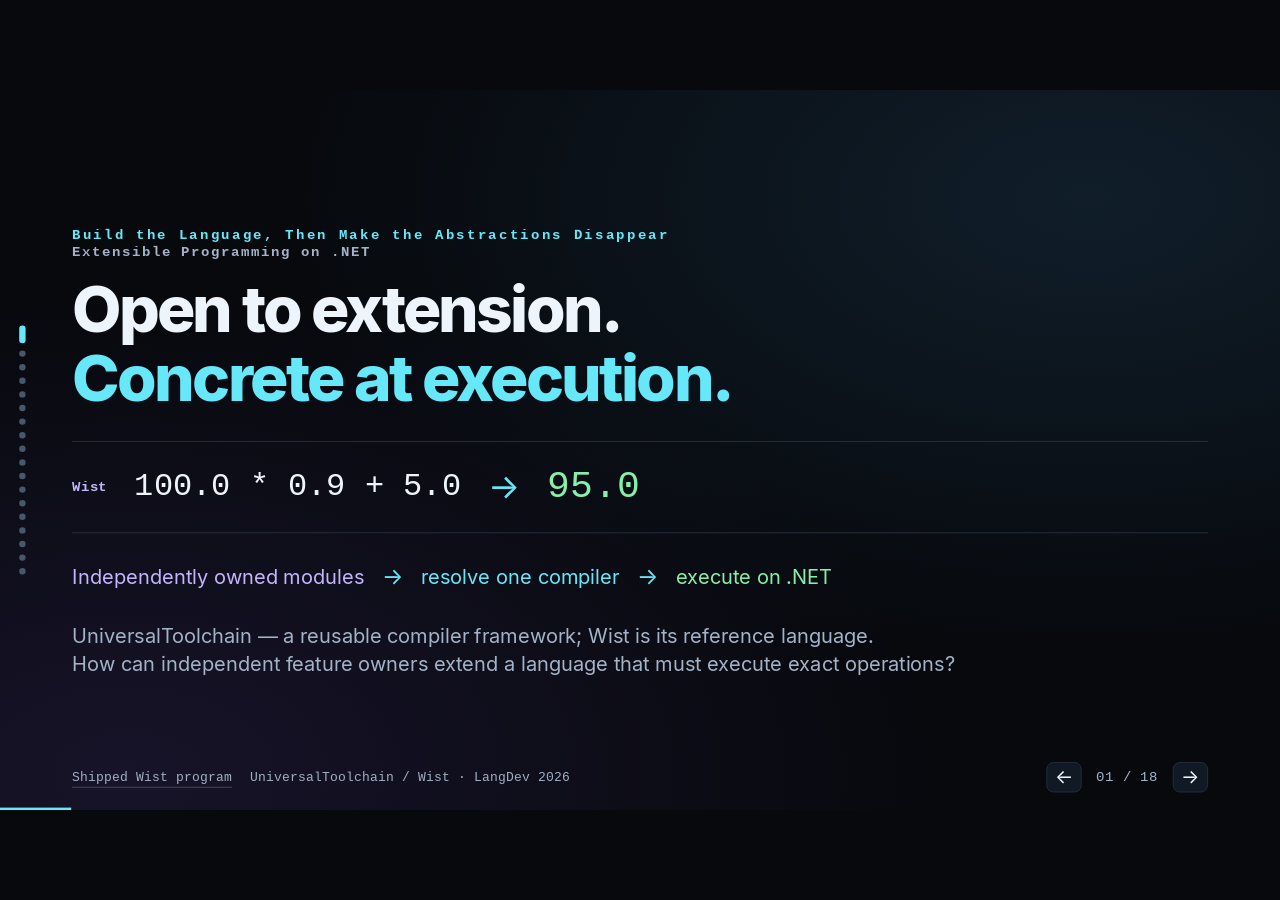
==== commit c3aea981: "Ground LangDev narrative in concrete composition and evidence" ====
--- a/index.html
+++ b/index.html
@@ -217,42 +217,48 @@
 *{box-sizing:border-box}html,body{margin:0;width:100%;height:100%;overflow:hidden;background:var(--bg);color:var(--ink)}body{font:26px/1.4 "DeckSans",sans-serif}code,pre,.mono{font-family:"DeckMono","DeckSans",monospace}a{color:inherit;text-decoration:none}a:hover{text-decoration:underline}button{font:inherit;cursor:pointer}button:focus-visible,a:focus-visible{outline:3px solid var(--cyan);outline-offset:5px}
 #stage{position:absolute;width:1600px;height:900px;left:50%;top:50%;transform-origin:center;overflow:hidden;background:var(--bg)}#deck{position:absolute;inset:0}.slide{position:absolute;inset:0;display:none;padding:84px 90px 78px;background:radial-gradient(ellipse at 85% 15%,#101e2a 0,transparent 52%),radial-gradient(ellipse at 10% 95%,#171329 0,transparent 50%),var(--bg);overflow:hidden}.slide.active{display:block}.wrap{height:100%;display:flex;flex-direction:column;position:relative}.head{margin-bottom:32px;flex-shrink:0}h1,h2,h3,p,pre{margin:0}h1,h2{font-weight:750;letter-spacing:-.045em;line-height:1.08}h1{font-size:80px}h2{font-size:56px;max-width:1390px}h3{font-size:30px;line-height:1.25;letter-spacing:-.025em}.kicker{font:600 18px/1.2 "DeckMono","DeckSans",monospace;letter-spacing:.13em;color:var(--cyan);margin-bottom:16px}.proposed{color:var(--amber)}.body{flex:1;min-height:0;display:flex;flex-direction:column;justify-content:center;gap:24px}.claim{flex-shrink:0;font-size:30px;line-height:1.3;margin-top:28px;padding-left:20px;border-left:3px solid var(--cyan);max-width:1390px}.sub{font-size:28px;line-height:1.45;color:var(--muted)}.small{font-size:21px;line-height:1.45;color:var(--muted)}.label{font:600 18px/1.3 "DeckMono","DeckSans",monospace;color:var(--muted);margin-bottom:16px}.caption{font-size:20px;line-height:1.4;color:var(--muted)}.cyan-t{color:var(--cyan)}.violet-t{color:var(--violet)}.green-t{color:var(--green)}.amber-t{color:var(--amber)}.rose-t{color:var(--rose)}.muted{color:var(--muted)}
 .panel{padding:28px 32px;border:1px solid var(--line);border-radius:20px;background:linear-gradient(140deg,rgba(255,255,255,.045),rgba(255,255,255,.015))}.panel.cyan{border-color:#34535f;background:linear-gradient(140deg,#10232e,#101722)}.panel.violet{border-color:#4a405e;background:linear-gradient(140deg,#221d35,#101722)}.panel.green{border-color:#365849;background:linear-gradient(140deg,#132b26,#101722)}.panel.amber{border-color:#61563b;background:linear-gradient(140deg,#2b2619,#101722)}.two{display:grid;grid-template-columns:1fr 1fr;gap:40px;align-items:center}.compare{display:grid;grid-template-columns:1fr 64px 1fr;gap:20px;align-items:center}.arrow{font-size:42px;color:var(--cyan);text-align:center}.down{font-size:34px;color:var(--cyan);text-align:center;line-height:1}.code{font:26px/1.65 "DeckMono","DeckSans",monospace;white-space:pre-wrap;color:#e2eaf4}.code.large{font-size:34px}.code .kw{color:var(--violet)}.code .fn{color:var(--cyan)}.code .value{color:var(--green)}.code .cm{color:var(--muted)}.strip{display:flex;align-items:center;gap:18px;flex-wrap:wrap}.chip{padding:8px 15px;border:1px solid var(--line);border-radius:9px;font:21px/1.35 "DeckMono","DeckSans",monospace;background:#111926}.chip.violet{color:var(--violet);border-color:#4a405e}.chip.cyan{color:var(--cyan);border-color:#34535f}.chip.green{color:var(--green);border-color:#365849}.chip.amber{color:var(--amber);border-color:#61563b}.node{padding:18px 22px;border:1px solid var(--line);border-radius:14px;background:#111a25;font:24px/1.35 "DeckMono","DeckSans",monospace;text-align:center}.node.violet{border-color:#645178;color:var(--violet)}.node.cyan{border-color:#41727e;color:var(--cyan)}.node.green{border-color:#477158;color:var(--green)}.node.amber{border-color:#756341;color:var(--amber)}
-.sources{position:absolute;left:90px;bottom:28px;right:400px;font:16px/1.4 "DeckMono","DeckSans",monospace;color:#a2b0c3;display:flex;gap:22px;align-items:center}.sources a{border-bottom:1px solid #46566a}.notes{display:none}#progress{position:absolute;bottom:0;left:0;height:3px;background:var(--cyan);transition:width .2s;z-index:20}#counter{position:absolute;bottom:22px;right:90px;display:flex;align-items:center;gap:14px;z-index:20}#counter button{border:1px solid var(--line);background:#111925;color:var(--ink);width:44px;height:38px;border-radius:9px;font-size:24px}#count{min-width:86px;text-align:center;font:18px "DeckMono","DeckSans",monospace;color:var(--muted)}#dots{position:absolute;left:24px;top:50%;transform:translateY(-50%);display:flex;flex-direction:column;gap:9px;z-index:20}.dot{width:8px;height:8px;border:0;border-radius:8px;background:#49576a;padding:0}.dot.active{height:22px;background:var(--cyan)}#notesPanel,#helpOverlay{position:absolute;z-index:40;display:none;border:1px solid #487581;border-radius:18px;background:#0c131ff5;padding:24px 30px;box-shadow:0 20px 80px #0008}#notesPanel{bottom:74px;left:180px;right:180px;max-height:520px;overflow:auto;padding:30px 36px;font-size:30px;line-height:1.38}#notesPanel.visible,#helpOverlay.visible{display:block}#notesPanel .speaker-slide{font:700 20px/1 "DeckMono","DeckSans",monospace;color:var(--muted);letter-spacing:.1em;margin-bottom:20px}#notesPanel .speaker-section{font:700 18px/1.1 "DeckMono","DeckSans",monospace;letter-spacing:.12em;color:var(--cyan);margin:0 0 10px}#notesPanel .speaker-section.next{color:var(--green);margin-top:24px}#notesPanel .speaker-line{font-size:30px;line-height:1.38;margin:0 0 14px;max-width:1120px}#notesPanel .speaker-line.next{font-size:27px;color:#dce9f7;margin-bottom:0}#helpOverlay{right:90px;bottom:80px;font:22px/1.8 "DeckMono","DeckSans",monospace}.notes-title{font:18px "DeckMono","DeckSans",monospace;color:var(--cyan);margin-bottom:16px}
+.sources{position:absolute;left:90px;bottom:28px;right:400px;font:16px/1.4 "DeckMono","DeckSans",monospace;color:#a2b0c3;display:flex;gap:22px;align-items:center}.sources a{border-bottom:1px solid #46566a}.notes{display:none}#progress{position:absolute;bottom:0;left:0;height:3px;background:var(--cyan);transition:width .2s;z-index:20}#counter{position:absolute;bottom:22px;right:90px;display:flex;align-items:center;gap:14px;z-index:20}#counter button{border:1px solid var(--line);background:#111925;color:var(--ink);width:44px;height:38px;border-radius:9px;font-size:24px}#count{min-width:86px;text-align:center;font:18px "DeckMono","DeckSans",monospace;color:var(--muted)}#dots{position:absolute;left:24px;top:50%;transform:translateY(-50%);display:flex;flex-direction:column;gap:9px;z-index:20}.dot{width:8px;height:8px;border:0;border-radius:8px;background:#49576a;padding:0}.dot.active{height:22px;background:var(--cyan)}#notesPanel,#helpOverlay{position:absolute;z-index:40;display:none;border:1px solid #487581;border-radius:18px;background:#0c131ff5;padding:24px 30px;box-shadow:0 20px 80px #0008}#notesPanel{top:74px;left:180px;right:180px;max-height:520px;overflow:auto;padding:30px 36px;font-size:30px;line-height:1.38}#notesPanel.visible,#helpOverlay.visible{display:block}#notesPanel .speaker-slide{font:700 20px/1 "DeckMono","DeckSans",monospace;color:var(--muted);letter-spacing:.1em;margin-bottom:20px}#notesPanel .speaker-section{font:700 18px/1.1 "DeckMono","DeckSans",monospace;letter-spacing:.12em;color:var(--cyan);margin:0 0 10px}#notesPanel .speaker-section.next{color:var(--green);margin-top:24px}#notesPanel .speaker-line{font-size:30px;line-height:1.38;margin:0 0 14px;max-width:1120px}#notesPanel .speaker-line.next{font-size:27px;color:#dce9f7;margin-bottom:0}#helpOverlay{right:90px;bottom:80px;font:22px/1.8 "DeckMono","DeckSans",monospace}.notes-title{font:18px "DeckMono","DeckSans",monospace;color:var(--cyan);margin-bottom:16px}
 body.reveal .slide.active [data-step]{opacity:0;transition:opacity .25s ease}body.reveal .slide.active [data-step].shown{opacity:1}body.reveal .slide.active [data-step]:not(.shown){pointer-events:none}body.reveal .slide.active [data-step]:not(.shown) a{visibility:hidden}
 /* Compositions follow their arguments rather than a repeated card template. */
 .hero{justify-content:center;gap:36px}.hero h1{max-width:1200px}.hero-example{display:flex;align-items:center;gap:34px;padding:27px 0;border-top:1px solid var(--line);border-bottom:1px solid var(--line)}.hero-example code{font-size:40px}.hero-example .answer{font:48px "DeckMono","DeckSans",monospace;color:var(--green)}.hero-path{display:flex;align-items:center;gap:22px;font-size:25px}.hero-path .arrow{font-size:28px}.identity{font-size:25px;color:var(--muted)}
 .feature-lanes{display:grid;grid-template-columns:260px repeat(4,1fr);align-items:center}.feature-lanes>div{padding:24px 12px;border-bottom:1px solid var(--line)}.feature-lanes .lanehead{font-size:23px;text-align:center}.feature-lanes .cell{position:relative;text-align:center;font-size:32px;color:var(--violet)}.feature-lanes .cell:before{content:"";height:3px;background:#78649a;position:absolute;left:0;right:0;top:50%}.feature-lanes .cell span{position:relative;display:inline-block;background:#151721;padding:0 12px}.feature-lanes .operation{font:22px/1.4 "DeckMono","DeckSans",monospace;text-align:center;color:var(--muted)}.module-owned{display:grid;grid-template-columns:350px 1fr;align-items:center;gap:20px}.module-owned>.mono{font-size:24px}.module-owned .bracket{border-left:3px solid var(--violet);padding:10px 22px;font-size:25px}.module-extension{margin-top:25px;border-left:3px solid var(--violet);padding:15px 24px;background:#201b30}.module-extension code{font-size:25px}.selected-modules{display:grid;grid-template-columns:1fr 1fr;gap:12px}.selected-modules .chip{font-size:22px}.selected-modules .wide{grid-column:1/-1}.language-tests{display:grid;gap:20px}.language-test{border-left:3px solid var(--green);padding:18px 24px;background:#10221f}.language-test.excluded{border-color:var(--amber);background:#242216}.language-test code{font-size:29px}.language-test p{font-size:23px;margin-top:9px}.config-note{margin-top:22px;font-size:22px;color:var(--muted)}
 .plan-compare{display:grid;grid-template-columns:1fr 110px 1.07fr;gap:28px;align-items:center}.choices{font:26px/1.65 "DeckMono","DeckSans",monospace}.choice{border-bottom:1px solid var(--line);padding:14px 0}.choice:last-child{border:0}.plan-fields{display:grid;grid-template-columns:260px 1fr;gap:18px 12px;font-size:23px}.plan-fields code{color:var(--cyan);font-size:23px}.resolve-gate{border-top:3px solid var(--cyan);border-bottom:3px solid var(--cyan);padding:24px 0;font:22px/1.4 "DeckMono","DeckSans",monospace;text-align:center}.plan-api{font-size:26px;text-align:center}.resolved-foot{display:flex;align-items:center;justify-content:space-between;border-top:1px solid var(--line);padding-top:22px}.resolved-foot strong{font-size:29px}
 .program-strip{display:flex;justify-content:space-between;align-items:center;padding:16px 24px;border-left:3px solid var(--violet);background:#181727}.program-strip code{font-size:30px}.program-strip span{font-size:21px;color:var(--muted)}.compiler-grid{display:grid;grid-template-columns:1.04fr 48px 1.06fr 48px 1.16fr;gap:12px;align-items:stretch}.compiler-grid .panel{padding:23px 25px}.compiler-grid .arrow{align-self:center;font-size:34px}.compiler-grid .code{font-size:25px;line-height:1.65}.compiler-grid .label{color:var(--cyan)}.binding-strip{display:flex;align-items:center;gap:20px;font-size:22px;margin-top:20px}.binding-strip code{font-size:23px;color:var(--cyan)}.backend-fork{display:grid;grid-template-columns:200px 58px 1fr 58px 165px;gap:16px;align-items:center}.backend-routes{display:grid;gap:14px}.fork-lines{width:58px;height:138px}.fork-lines path{fill:none;stroke:#67e8f9;stroke-width:2}.backend-fork .node{font-size:24px}.result{font:60px "DeckMono","DeckSans",monospace;color:var(--green);text-align:center}.erase-sequence{display:grid;grid-template-columns:1.05fr 110px 1.05fr;gap:28px;align-items:center}.erase-count{font:54px "DeckMono","DeckSans",monospace;color:var(--muted);margin-bottom:12px}.gate-reasons{text-align:center;font:21px/1.5 "DeckMono","DeckSans",monospace;color:var(--cyan)}.cil-output{display:flex;align-items:center;justify-content:center;gap:24px;padding-top:28px;border-top:1px solid var(--line)}.cil-output code{font-size:28px}.cil-output .arrow{font-size:32px}
-.binding-story{display:grid;grid-template-columns:.9fr 1.2fr;gap:48px;align-items:start}.bindings{font:24px/1.7 "DeckMono","DeckSans",monospace;padding:20px 24px;border-bottom:1px solid var(--line);margin-bottom:26px}.binding-trace{display:grid;grid-template-columns:1fr 46px 1fr;gap:12px;row-gap:28px;align-items:center}.binding-trace .node{font-size:24px}.binding-trace .arrow{font-size:30px}.binding-trace .local{grid-column:3;position:relative}.binding-trace .local:before,.binding-trace .read:before{content:"↓";position:absolute;top:-27px;left:50%;transform:translateX(-50%);font:22px/1 "DeckMono","DeckSans",monospace;color:var(--cyan)}.binding-trace .read{position:relative}.parity{display:flex;justify-content:center;align-items:center;gap:25px;margin-top:32px}.parity code{font-size:29px}.parity .equal{font-size:46px;color:var(--green)}.parity-test{font-size:23px;text-align:center;color:var(--muted);margin-top:15px}
-.bridge{display:grid;grid-template-columns:.95fr 80px 1.05fr;gap:24px;align-items:center}.current-path{border-left:2px solid var(--cyan);padding-left:30px}.current-path div{font-size:26px;margin:18px 0}.current-path code{font-size:25px}.semantic-question{font-size:37px;line-height:1.25;margin-bottom:26px}.knowledge-path{display:flex;align-items:center;gap:20px;font-size:25px}.knowledge-path .arrow{font-size:30px}.question-line{font-size:30px;line-height:1.4}.query-compare{display:grid;grid-template-columns:1.04fr 60px 1fr;gap:20px;align-items:center}.query-compare .code{font-size:25px}.loop-banner{display:grid;grid-template-columns:.98fr 1.02fr;align-items:center;gap:30px}.loop-banner .code{font-size:27px}.assumption{font-size:21px;color:var(--muted);border-left:2px solid var(--amber);padding-left:20px}.dag{width:100%;height:auto;display:block}.dag text{font-family:"DeckMono","DeckSans",monospace;font-size:24px;fill:var(--ink)}.dag .minor{font:20px "DeckSans",sans-serif;fill:var(--muted)}.dag rect{fill:#101e28;stroke:#49747e;stroke-width:1.5;rx:14}.dag .evidence rect{fill:#211e32;stroke:#76608e}.dag .evidence text{fill:var(--violet)}.dag .derived text{fill:var(--cyan)}.dag .conclusion rect{fill:#152d25;stroke:#548369}.dag .conclusion text{fill:var(--green)}.dag path{fill:none;stroke:#688798;stroke-width:2}.dag .leaf-edge{stroke:#9380b3}.dag-legend{display:flex;gap:32px;align-items:center;font-size:21px}.dag-legend span:before{content:"";display:inline-block;width:11px;height:11px;border-radius:50%;background:currentColor;margin-right:10px}.dag-legend .caption{margin-left:auto}
-.knowledge-change{display:grid;grid-template-columns:1fr 110px 1fr;gap:24px;align-items:center}.premise-table{width:100%;border-collapse:collapse;font:25px/1.4 "DeckMono","DeckSans",monospace}.premise-table td{padding:18px 0;border-bottom:1px solid var(--line)}.premise-table td:last-child{text-align:right;font-size:30px}.proof-status{margin-top:24px;display:flex;align-items:center;justify-content:space-between;font:28px "DeckMono","DeckSans",monospace}.new-evidence{padding:22px 28px;border-left:3px solid var(--violet);background:#221d33;display:flex;align-items:center;gap:28px}.new-evidence .code{font-size:23px;line-height:1.5}.new-evidence .arrow{font-size:32px}.new-evidence .module{font-size:25px;min-width:260px}
-.exchange{display:grid;grid-template-columns:400px 50px 460px 50px minmax(0,1fr);gap:20px;align-items:center}.exchange .code{font-size:24px}.exchange .node{font-size:23px}.exchange .provider{padding:20px 0;border-bottom:1px solid var(--line)}.exchange .provider h3{font-size:27px;margin-bottom:12px}.exchange .rules{display:grid;gap:26px}.evidence-record{display:flex;flex-shrink:0;gap:0;align-items:center;border:1px solid #514367;border-radius:12px;overflow:hidden;margin-top:25px}.evidence-record span{padding:16px 22px;font:22px "DeckMono","DeckSans",monospace;border-right:1px solid #514367}.evidence-record span:last-child{border:0;color:var(--violet)}
-.provenance{display:grid;grid-template-columns:1fr .95fr;gap:50px;align-items:center}.trace{display:grid;gap:15px}.trace .node{text-align:left;font-size:23px}.trace .node small{display:block;font:21px "DeckSans",sans-serif;color:var(--muted);margin-top:7px}.trace .indent{margin-left:40px;border-left:2px solid var(--violet);padding-left:26px}.revision{display:grid;gap:16px}.revision .event{font-size:27px;border-left:3px solid var(--amber);padding:15px 23px;background:#252217}.outcomes{display:flex;gap:22px;justify-content:space-between;padding-top:23px;border-top:1px solid var(--line);font-size:22px}.prior-table{width:100%;border-collapse:collapse;font-size:23px}.prior-table th{text-align:left;font-size:19px;font-weight:500;color:var(--muted);padding:15px 20px;border-bottom:1px solid #64738a}.prior-table td{padding:20px;border-bottom:1px solid var(--line);vertical-align:top}.prior-table td:first-child{width:270px;color:var(--violet);font-weight:600}.prior-table td:nth-child(2){width:510px}.prior-table tr:last-child td{color:var(--cyan);background:#10232b}.experiment{font-size:26px;line-height:1.4;padding-left:22px;border-left:3px solid var(--amber)}
-.narrowing{display:grid;grid-template-columns:.85fr 1.3fr .85fr;gap:45px;align-items:center}.narrow-path{display:grid;gap:6px;justify-items:center}.narrow-layer{width:100%;padding:8px 16px;background:#241e36;border:1px solid #625174;border-radius:10px;font:25px/1.25 "DeckMono","DeckSans",monospace;text-align:center}.narrow-path .down{font-size:22px}.narrow-layer:nth-of-type(2){width:88%;background:#142832;border-color:#41727e;color:var(--cyan)}.narrow-layer:nth-of-type(3){width:77%;background:#14242e;border-color:#41727e}.narrow-layer:nth-of-type(4){width:67%;background:#14242e;border-color:#41727e}.narrow-layer:nth-of-type(5){width:56%;background:#152d25;border-color:#548369;color:var(--green)}.narrow-layer:nth-of-type(6){width:48%;background:#152d25;border-color:#548369;color:var(--green)}.disappearance{font-size:27px;line-height:1.4}.disappearance p{margin-bottom:28px}.disappearance .number{display:block;font:50px "DeckMono","DeckSans",monospace;color:var(--cyan);margin-bottom:13px}.artifact{padding:26px 28px;border-left:3px solid var(--green);background:#14251f}.artifact code{font-size:25px}.artifact .result{font-size:52px;margin-top:24px}.qa-title{font-size:75px;line-height:1.14;letter-spacing:-.04em}.qa-path{display:flex;gap:24px;align-items:center;font-size:30px;margin-top:30px}.qa-links{display:grid;grid-template-columns:1fr 1fr;gap:50px;margin-top:45px}.qa-links a{font-size:27px;color:var(--cyan)}.qa-links p{font-size:22px;color:var(--muted);margin-top:10px}.qa{justify-content:center}
+.parity{display:flex;justify-content:center;align-items:center;gap:25px;margin-top:32px}.parity code{font-size:29px}.parity .equal{font-size:46px;color:var(--green)}.parity-test{font-size:23px;text-align:center;color:var(--muted);margin-top:15px}
+.question-line{font-size:30px;line-height:1.4}.query-compare{display:grid;grid-template-columns:1.04fr 60px 1fr;gap:20px;align-items:center}.query-compare .code{font-size:25px}.loop-banner{display:grid;grid-template-columns:.98fr 1.02fr;align-items:center;gap:30px}.loop-banner .code{font-size:27px}.assumption{font-size:21px;color:var(--muted);border-left:2px solid var(--amber);padding-left:20px}.dag{width:100%;height:auto;display:block}.dag text{font-family:"DeckMono","DeckSans",monospace;font-size:24px;fill:var(--ink)}.dag .minor{font:20px "DeckSans",sans-serif;fill:var(--muted)}.dag rect{fill:#101e28;stroke:#49747e;stroke-width:1.5;rx:14}.dag .evidence rect{fill:#211e32;stroke:#76608e}.dag .evidence text{fill:var(--violet)}.dag .derived text{fill:var(--cyan)}.dag .conclusion rect{fill:#152d25;stroke:#548369}.dag .conclusion text{fill:var(--green)}.dag path{fill:none;stroke:#688798;stroke-width:2}.dag .leaf-edge{stroke:#9380b3}.dag-legend{display:flex;gap:32px;align-items:center;font-size:21px}.dag-legend span:before{content:"";display:inline-block;width:11px;height:11px;border-radius:50%;background:currentColor;margin-right:10px}.dag-legend .caption{margin-left:auto}
+.knowledge-change{display:grid;grid-template-columns:1fr 110px 1fr;gap:24px;align-items:center}.premise-table{width:100%;border-collapse:collapse;font:25px/1.4 "DeckMono","DeckSans",monospace}.premise-table td{padding:18px 0;border-bottom:1px solid var(--line)}.premise-table td:last-child{text-align:right;font-size:30px}.proof-status{margin-top:24px;display:flex;align-items:center;justify-content:space-between;font:28px "DeckMono","DeckSans",monospace}.provenance{display:grid;grid-template-columns:1fr .95fr;gap:50px;align-items:center}.trace{display:grid;gap:15px}.trace .node{text-align:left;font-size:23px}.trace .node small{display:block;font:21px "DeckSans",sans-serif;color:var(--muted);margin-top:7px}.trace .indent{margin-left:40px;border-left:2px solid var(--violet);padding-left:26px}.revision{display:grid;gap:16px}.revision .event{font-size:27px;border-left:3px solid var(--amber);padding:15px 23px;background:#252217}.outcomes{display:flex;gap:22px;justify-content:space-between;padding-top:23px;border-top:1px solid var(--line);font-size:22px}.prior-table{width:100%;border-collapse:collapse;font-size:23px}.prior-table th{text-align:left;font-size:19px;font-weight:500;color:var(--muted);padding:15px 20px;border-bottom:1px solid #64738a}.prior-table td{padding:20px;border-bottom:1px solid var(--line);vertical-align:top}.prior-table td:first-child{width:270px;color:var(--violet);font-weight:600}.prior-table td:nth-child(2){width:510px}.prior-table tr:last-child td{color:var(--cyan);background:#10232b}.experiment{font-size:26px;line-height:1.4;padding-left:22px;border-left:3px solid var(--amber)}
+.qa-title{font-size:75px;line-height:1.14;letter-spacing:-.04em}.qa-path{display:flex;gap:24px;align-items:center;font-size:30px;margin-top:30px}.qa-links{display:grid;grid-template-columns:1fr 1fr;gap:50px;margin-top:45px}.qa-links a{font-size:27px;color:var(--cyan)}.qa-links p{font-size:22px;color:var(--muted);margin-top:10px}.qa{justify-content:center}
+
+/* Narrative repairs: comparison boundaries and explicit rule nodes. */
+.parity.compact{justify-content:flex-start;gap:18px}.parity.compact code{font-size:25px}
+.extension-rule{display:grid;grid-template-columns:1fr 1.1fr;gap:32px;align-items:center}.extension-rule .code{font-size:27px;line-height:1.5}
+.evidence-fields{grid-template-columns:180px 1fr;gap:20px}.evidence-fields code{color:var(--violet)}
+.boundary-row{display:grid;grid-template-columns:1fr 70px 1fr;gap:24px;align-items:center}.boundary-row code{font-size:27px;line-height:1.5}.boundary-row .code{font-size:27px;line-height:1.5}
+.dag .rule rect{fill:#2b2619;stroke:#a18b48;rx:8}.dag .rule text{fill:var(--amber)}
+.route-example{display:grid;gap:8px}.route-example .label{margin:0}.route-example code{font-size:23px}
+#slide-11 .body{gap:14px}#slide-11 .dag{max-height:460px}#slide-12 .knowledge-change .code{font-size:25px}
+
 @media(prefers-reduced-motion:reduce){*,*:before,*:after{transition:none!important}}
 @media print{@page{size:1600px 900px;margin:0}html,body{overflow:visible;height:auto}#stage{position:static;transform:none!important;height:auto;width:1600px}#deck{position:static}.slide,.slide.active{position:relative;display:block;width:1600px;height:900px;break-after:page;print-color-adjust:exact}.slide [data-step]{opacity:1!important}#dots,#counter,#progress,#helpOverlay,#notesPanel{display:none}}
 
 /* Slide 18 · contacts */
-.contact-grid{display:grid;grid-template-columns:repeat(5,minmax(0,1fr));gap:16px;margin-top:18px}
+.contact-grid{display:grid;grid-template-columns:repeat(4,minmax(0,1fr));gap:18px;margin-top:18px}
 .contact-card{display:flex;flex-direction:column;justify-content:space-between;min-height:315px;border:1px solid rgba(255,255,255,.13);background:linear-gradient(145deg,rgba(255,255,255,.060),rgba(255,255,255,.020));border-radius:22px;box-shadow:0 24px 90px rgba(0,0,0,.38);padding:17px;text-decoration:none;color:var(--ink)}
 .contact-card:hover{border-color:rgba(103,232,249,.38);transform:translateY(-2px)}
-.contact-card .contact-tag{font:900 11px/1 monospace;letter-spacing:.16em;text-transform:uppercase;color:var(--cyan);margin-bottom:10px}
+.contact-card .contact-tag{font:900 16px/1 monospace;letter-spacing:.14em;text-transform:uppercase;color:var(--cyan);margin-bottom:10px}
 .contact-card .contact-title{font:850 20px/1.15 monospace;color:#fff}
-.contact-card .contact-url{font:12px/1.35 monospace;color:#93a4ba;word-break:break-all;margin-top:10px}
-.contact-card .qr{width:100%;aspect-ratio:1/1;border-radius:16px;background:#fff;padding:10px;margin-top:16px;object-fit:contain}
+.contact-card .contact-url{font:16px/1.35 monospace;color:#93a4ba;word-break:break-all;margin-top:10px}
+.contact-card .qr{width:250px;max-width:100%;aspect-ratio:1/1;align-self:center;border-radius:16px;background:#fff;padding:10px;margin-top:16px;object-fit:contain}
 .contact-footer{margin-top:22px;display:flex;gap:14px;flex-wrap:wrap;align-items:center}
-.contact-pill{border:1px solid rgba(255,255,255,.12);border-radius:999px;padding:10px 14px;font:800 13px/1 monospace;color:#d8e5f2;background:rgba(255,255,255,.04)}
+.contact-pill{border:1px solid rgba(255,255,255,.12);border-radius:999px;padding:10px 14px;font:800 16px/1 monospace;color:#d8e5f2;background:rgba(255,255,255,.04)}
 .contact-pill.green{color:#dcfce7;border-color:rgba(134,239,172,.32);background:rgba(134,239,172,.07)}
-@media(max-width:1100px){.contact-grid{grid-template-columns:repeat(2,minmax(0,1fr))}.contact-card{min-height:auto}}
-@media(max-width:760px){.contact-grid{grid-template-columns:1fr}.contact-card .contact-title{font-size:17px}}
 
 
 /* contact slide overflow fix */
 .contact-card{min-width:0;overflow:hidden}
 .contact-title,.contact-url{min-width:0;max-width:100%;overflow-wrap:anywhere;word-break:break-word}
-.contact-card[href^="mailto:"] .contact-title{font-size:clamp(14px,1.08vw,19px);line-height:1.18;letter-spacing:-.02em}
-.contact-card[href^="mailto:"] .contact-url{font-size:clamp(8px,.70vw,10px);line-height:1.35}
+.contact-card[href^="mailto:"] .contact-title{font-size:18px;line-height:1.18;letter-spacing:-.02em}
+.contact-card[href^="mailto:"] .contact-url{font-size:16px;line-height:1.35}
 
 </style>
 </head>
@@ -263,9 +269,9 @@
 <section class="slide" id="slide-1" data-slide="1" data-seconds="60" data-status="implemented">
 <div class="wrap body hero"><div><div class="kicker">Build the Language, Then Make the Abstractions Disappear<br><span style="color:var(--muted);letter-spacing:.08em">Extensible Programming on .NET</span></div><h1>Open to extension.<br><span class="cyan-t">Concrete at execution.</span></h1></div>
 <div class="hero-example"><span class="label violet-t" style="margin:0">Wist</span><code>100.0 * 0.9 + 5.0</code><span class="arrow">→</span><span class="answer">95.0</span></div>
-<div class="hero-path" data-step="1"><span class="violet-t">Choose language modules</span><span class="arrow">→</span><span class="cyan-t">resolve one compiler</span><span class="arrow">→</span><span class="green-t">execute on .NET</span></div>
-<p class="identity">UniversalToolchain — a reusable compiler framework.<br>Wist — the reference language we will follow through it.</p>
-<aside class="notes"><div class="notes-title">01 · 1:00</div><p><b>ANCHOR:</b> The title describes two moments in a real compiler.</p><p><b>FLOW:</b><br>1. Start with the real shipped Wist pricing formula and its result.<br>2. UniversalToolchain is the reusable framework; Wist is one language built with it.<br>3. Construction is open to extensions; execution needs exact operations.<br>4. Follow that transition, then ask where semantic cooperation still needs work.</p><p><b>TRANSITION:</b> Why can't a feature live behind just one plugin hook?</p></aside>
+<div class="hero-path" data-step="1"><span class="violet-t">Independently owned modules</span><span class="arrow">→</span><span class="cyan-t">resolve one compiler</span><span class="arrow">→</span><span class="green-t">execute on .NET</span></div>
+<p class="identity">UniversalToolchain — a reusable compiler framework; Wist is its reference language.<br>How can independent feature owners extend a language that must execute exact operations?</p>
+<aside class="notes"><div class="notes-title">01 · 1:00</div><p><b>ANCHOR:</b> The title describes two moments in a real compiler.</p><p><b>FLOW:</b><br>1. Start with the real shipped Wist pricing formula and its result.<br>2. UniversalToolchain is the reusable framework; Wist is one language built with it.<br>3. Independent feature owners need room to extend the language; execution needs exact operations.<br>4. Follow that transition, then ask where semantic cooperation still needs work.</p><p><b>TRANSITION:</b> Why can't a feature live behind just one plugin hook?</p></aside>
 </div><div class="sources"><a data-source="UniversalToolchain/Dialects/examples/wist/pricing-restricted/program.wist">Shipped Wist program</a><span>UniversalToolchain / Wist · LangDev 2026</span></div></section>
 
 <section class="slide" id="slide-2" data-slide="2" data-seconds="80" data-status="implemented">
@@ -305,10 +311,10 @@
 <div class="wrap"><div class="head"><h2>Composition closes into one <span class="cyan-t">LanguagePlan</span></h2></div><div class="body">
 <div class="plan-compare"><div><div class="label violet-t">Definition + explicitly registered packages</div><div class="choices"><div class="choice">dependencies → closure?</div><div class="choice">providers → A | B?</div><div class="choice">ordering → partial constraints</div><div class="choice">source → ? → backend</div><div class="choice">runtime → candidate set</div></div></div><div class="resolve-gate" data-step="1">resolve<br>↓<br>verify</div><div class="panel cyan" data-step="1"><div class="label cyan-t">Immutable snapshots in the actual public type</div><div class="plan-fields"><code>Features</code><span>resolved selection</span><code>Contributions</code><span>resolved ordering</span><code>Routes</code><span>typed backend paths</span><code>RuntimeProvider</code><span>exact selected provider</span><code>PlanHash</code><span>composition identity</span></div></div></div>
 <pre class="plan-api mono" data-step="2">plan = compiler.<span class="cyan-t">Compile</span>(definition).<span class="green-t">GetRequiredPlan</span>();</pre>
-<div class="resolved-foot" data-step="3"><strong><span class="violet-t">Open choices</span> → <span class="cyan-t">one immutable answer</span></strong><span class="small">Runtime materializes the selected graph.</span></div>
+<div class="resolved-foot route-example" data-step="3"><span class="label cyan-t">Actual interpreter route · same registered inputs → canonical composition identity</span><code>Frontend → SemanticBinding → LoweringToBytecode → LoweringToAir → InterpreterBackend</code></div>
 </div><div class="claim">Resolve the language once. Compile each program through that plan.</div>
-<aside class="notes"><div class="notes-title">05 · 1:50</div><p><b>ANCHOR:</b> LanguagePlan is resolved composition, not just a container.</p><p><b>FLOW:</b><br>1. The definition requests features from explicitly registered packages.<br>2. Resolve dependencies, providers, exclusions, ordering and typed routes.<br>3. Compile and GetRequiredPlan are actual APIs; failures produce diagnostics.<br>4. Plan fields are snapshots; PlanHash includes composition provenance.<br>5. Runtime materializes the answer. Per-program parsing, binding and compilation remain.</p><p><b>TRANSITION:</b> The first abstraction disappears as a repeated choice. Follow the actual program next.</p></aside>
-</div><div class="sources"><a data-source="UniversalToolchain/UniversalToolchain.LanguageSdk/LanguageCompiler.cs">LanguageCompiler.cs</a><a data-source="UniversalToolchain/UniversalToolchain.LanguageSdk/LanguagePlan.cs">LanguagePlan.cs</a></div></section>
+<aside class="notes"><div class="notes-title">05 · 1:50</div><p><b>ANCHOR:</b> LanguagePlan is resolved composition, not just a container.</p><p><b>FLOW:</b><br>1. The definition requests features from explicitly registered packages.<br>2. Resolve dependencies, providers, exclusions, ordering and typed routes.<br>3. Compile and GetRequiredPlan are actual APIs; failures produce diagnostics.<br>4. Plan fields are snapshots. The visible route is asserted in WistCanonicalArtifactGraphTests; registry insertion order does not change PlanHash. The hash includes composition provenance, not program semantic equivalence.<br>5. Runtime materializes the answer. Per-program parsing, binding and compilation remain.</p><p><b>TRANSITION:</b> The first abstraction disappears as a repeated choice. Follow the actual program next.</p></aside>
+</div><div class="sources"><a data-source="UniversalToolchain/UniversalToolchain.LanguageSdk/LanguageCompiler.cs">LanguageCompiler.cs</a><a data-source="UniversalToolchain/UniversalToolchain.LanguageSdk/LanguagePlan.cs">LanguagePlan.cs</a><a data-source="UniversalToolchain/UniversalToolchain.LanguageSdk.Tests/WistCanonicalArtifactGraphTests.cs">Route + canonical hash tests</a></div></section>
 
 <section class="slide" id="slide-6" data-slide="6" data-seconds="120" data-status="implemented">
 <div class="wrap"><div class="head"><h2>One Wist program becomes executable operations</h2></div><div class="body">
@@ -320,7 +326,7 @@
 PushNative(0.9)
 NativeArithmetic_Multiply
 PushNative(5.0)
-NativeArithmetic_Add</pre></div><div class="arrow" data-step="2">→</div><div class="panel cyan" data-step="2"><div class="label">AIR: represented operations</div><pre class="code"><span class="fn">Push</span> 100.0
+NativeArithmetic_Add</pre></div><div class="arrow" data-step="2">→</div><div class="panel cyan" data-step="2"><div class="label">AIR: Abstract IR</div><pre class="code"><span class="fn">Push</span> 100.0
 <span class="fn">Push</span> 0.9
 <span class="fn">Call</span> Multiply&lt;double&gt;
 <span class="fn">Push</span> 5.0
@@ -331,6 +337,7 @@
 
 <section class="slide" id="slide-7" data-slide="7" data-seconds="90" data-status="tested">
 <div class="wrap"><div class="head"><h2>Known slot + known type can erase a load sequence</h2></div><div class="body">
+<div class="label violet-t">Host input <code>fee: double</code> → declared binding slot</div>
 <div class="erase-sequence"><div><div class="erase-count">3 <span class="small">AIR instructions</span></div><pre class="panel code"><span class="fn">Call</span> LoadEnvironment()
 <span class="fn">Push</span> slot
 <span class="fn">Call</span> LoadExternal&lt;double&gt;()</pre></div><div data-step="1"><div class="arrow">→</div><div class="gate-reasons">exact<br>pattern<br>+<br>supported<br>intrinsic</div></div><div data-step="1"><div class="erase-count green-t">1 <span class="small">typed AIR intrinsic</span></div><pre class="panel green code"><span class="fn">LoadExternal</span>&lt;double&gt;(slot)</pre><p class="small" style="margin-top:18px">Without support for this type,<br>the original sequence stays.</p></div></div>
@@ -338,88 +345,47 @@
 <aside class="notes"><div class="notes-title">07 · 1:30</div><p><b>ANCHOR:</b> Disappearance is an exact, capability-gated rewrite.</p><p><b>FLOW:</b><br>1. External load first appears as environment call, slot push and typed load call.<br>2. NativeCilOptimizer checks the exact pattern and type-specific support.<br>3. Tests verify the single intrinsic and preservation when capability is missing.<br>4. CIL loads the argument slot with its external offset.<br>5. This is a representation result, not a measured speedup or universal zero-cost claim.</p><p><b>TRANSITION:</b> Representation can differ; meaning must not.</p></aside>
 </div><div class="sources"><a data-source="UniversalToolchain/NativeMathModule/NativeCILOptimizerModule.cs">Exact rewrite</a><a data-source="UniversalToolchain/UniversalToolchain.Modules.Tests/ModuleCoverage/TypedIntrinsicEmitterOptimizerTests.cs">3 → 1 test</a><a data-source="UniversalToolchain/BytecodeDynamicMethodsCompiler/Compilers/AbstractMethodsIntrinsicCompiler.cs">CIL ldarg lowering</a></div></section>
 
-<section class="slide" id="slide-8" data-slide="8" data-seconds="115" data-status="tested">
-<div class="wrap"><div class="head"><h2>One source must not acquire two meanings</h2></div><div class="body">
-<div class="binding-story"><div><div class="bindings"><span class="muted">Host bindings</span><br>price = <span class="green-t">10.0</span> &nbsp; fee = <span class="green-t">1.0</span></div><pre class="panel violet code large"><span class="kw">let</span> <span class="amber-t">price</span> = fee
-<span class="amber-t">price</span> + fee</pre><p class="question-line" style="margin-top:24px">Which <code class="amber-t">price</code> does the second line read?</p></div><div data-step="1"><div class="label">The binder resolves distinct identities before execution</div><div class="binding-trace"><div class="node">external fee</div><div class="arrow">→</div><div class="node violet">local price initializer</div><div></div><div></div><div class="node cyan local">local price storage</div><div class="node">external price</div><div class="arrow amber-t">≠</div><div class="node cyan read">local price reference</div></div><p class="small" style="margin-top:22px">External reads → binding slots.<br>Local reads → scoped storage keys.</p></div></div>
-<div data-step="2"><div class="parity"><code>same source + same bindings</code><span class="arrow">→</span><code class="cyan-t">Interpreter: 2.0</code><span class="equal">==</span><code class="green-t">CIL: 2.0</code></div><p class="parity-test">Observed current result. Regression guards cover shadowing, nested scopes and repeated parity.</p></div>
-</div><div class="claim">Backends implement resolved semantics; they must not independently invent them.</div>
-<aside class="notes"><div class="notes-title">08 · 1:55</div><p><b>ANCHOR:</b> Shadowing makes semantic agreement observable.</p><p><b>FLOW:</b><br>1. The source and values come from the actual binding parity test; a current public-facade probe returns 2 in each backend.<br>2. Local price shadows the host spelling; external fee supplies the initializer.<br>3. The historical external-read fix separated binding-slot loads from local storage. No historical wrong result is claimed.<br>4. Local storage keys and binding identities must agree across routes.<br>5. Tests check repeated parity and a nested-scope case, including deterministic failure outcomes.</p><p><b>TRANSITION:</b> The binder owns this answer. Future transformations need answers owned by several components.</p></aside>
-</div><div class="sources"><a data-source="UniversalToolchain/Tests/Backends/InterpreterBindingsParityTests.cs">Shadowing parity regression</a><a href="https://github.com/Misha1302/UniversalToolchain/commit/bc104d04cadfd4522ae5abf4b5f426952c6e9d2b" target="_blank" rel="noopener noreferrer">Historical slot-based external-read fix</a></div></section>
-
-<section class="slide" id="slide-9" data-slide="9" data-seconds="45" data-status="transition">
-<div class="wrap"><div class="head"><div class="kicker proposed">research outlook · proposed</div><h2>A plan resolves structure.<br>Compiler components still need shared meaning.</h2></div><div class="body">
-<div class="bridge"><div><div class="label cyan-t">Working compiler today</div><div class="current-path"><div><code>LanguagePlan</code> → selected composition</div><div>Binder → names, types, operations</div><div>Bytecode / AIR → execution structure</div><div>Interpreter / CIL → parity contract</div></div></div><div class="arrow" data-step="1">→</div><div data-step="1"><div class="label proposed">The question we now propose to investigate</div><p class="semantic-question">When several modules own the premises,<br><span class="cyan-t">who assembles the semantic answer?</span></p><div class="knowledge-path"><span class="violet-t">evidence</span><span class="arrow">→</span><span class="cyan-t">rules</span><span class="arrow">→</span><span class="green-t">query</span></div></div></div>
-<p class="sub" data-step="2">The binder remains responsible for binding.<br>A future optimizer needs a shared way to ask what a transformation may assume.</p>
-</div><div class="claim">Composing the pipeline does not automatically compose every semantic argument.</div>
-<aside class="notes"><div class="notes-title">09 · 0:45</div><p><b>ANCHOR:</b> The plan composes structure; it does not automatically compose every semantic argument.</p><p><b>FLOW:</b><br>1. The working compiler already resolves composition and binding.<br>2. A future optimizer may need premises owned by several modules.<br>3. The proposal is a shared evidence / rule / query boundary, not a replacement binder.</p><p><b>TRANSITION:</b> Make that ownership problem concrete with one optimizer question.</p></aside>
-</div><div class="sources"><a data-source="docs/CURRENT_ARCHITECTURE_STATUS.md">Current supported compiler</a><a data-source="docs/research/semantic-fact-proof-layer-2026-09-20.md">Semantic fact & proof proposal</a></div></section>
+<section class="slide" id="slide-8" data-slide="8" data-seconds="60" data-status="tested">
+<div class="wrap"><div class="head"><h2>One source must not acquire two meanings</h2></div><div class="body"><div class="two"><div><div class="label">Host bindings: price = 10.0 · fee = 1.0</div><pre class="panel violet code large"><span class="kw">let</span> <span class="amber-t">price</span> = fee
+<span class="amber-t">price</span> + fee</pre></div><div data-step="1"><div class="label cyan-t">The binder owns the answer</div><p class="sub">The second <code class="amber-t">price</code> reads the local binding.<br/>External <code>fee</code> supplies <span class="green-t">1.0</span>.</p><div class="parity compact"><code class="cyan-t">Interpreter: 2.0</code><span class="equal">=</span><code class="green-t">CIL: 2.0</code></div></div></div><p class="caption" data-step="2">Probe rerun at the pinned revision: 2 / 2; parity regressions protect the contract.<br/>Binding agreement alone does not establish a need for a general proof layer.</p></div><div class="claim">Preserve resolved binding through every representation and backend.</div><aside class="notes"><div class="notes-title">08 · 1:00</div><p><b>ANCHOR:</b> A rewrite must preserve the binder’s answer.</p><p><b>FLOW:</b><br/>1. Host fee is 1; local price shadows host price. The second line reads that local binding.<br/>2. Both backends return 2 in the successful probe rerun at the pinned source revision. Regression tests also cover nested scopes and repeated parity.<br/>3. This is a semantic ownership contract: binding is resolved once. It does not establish a need for general inference.</p><p><b>TRANSITION:</b> Now a separate problem: an optimizer needs information from independently authored producers.</p></aside></div><div class="sources"><a data-source="UniversalToolchain/Tests/Backends/InterpreterBindingsParityTests.cs">Binding parity tests</a><span>Probe rerun documented in QA_REPORT.md</span></div></section>
+
+<section class="slide" id="slide-9" data-slide="9" data-seconds="65" data-status="transition">
+<div class="wrap"><div class="head"><div class="kicker proposed">research outlook · proposed general inference</div><h2>Who owns the answer an optimizer needs?</h2></div><div class="body"><div class="compare"><div><div class="label">Direct dependency · conceptual example</div><div class="node green">Vectorizer</div><div class="down" style="margin:20px 0">↓ calls</div><div class="node violet">BuiltinDependencyAnalysis.Check(L)</div><p class="small" style="margin-top:22px">Consumer names a specific producer.</p></div><div class="arrow" data-step="1">→</div><div data-step="1"><div class="label proposed">A second independent producer arrives</div><div class="panel violet"><h3>Independent DependencyAnalysis</h3><p class="sub" style="margin-top:18px">It provides read/write and write-location facts.<br/>How do those reach the consumer?</p></div><p class="question-line" style="margin-top:22px">Must the vectorizer change<br/>to use that knowledge?</p></div></div><p class="sub" data-step="2">Use typed interfaces for established roles.<br/>Investigate shared relations when answers require cross-module derivation.</p></div><div class="claim">The question is how independently owned evidence can reach an existing consumer.</div><aside class="notes"><div class="notes-title">09 · 1:05</div><p><b>ANCHOR:</b> A consumer can become coupled to a particular producer.</p><p><b>FLOW:</b><br/>1. The vectorizer needs an independence answer, but calling BuiltinDependencyAnalysis.Check names one implementation.<br/>2. A new producer must fit that API or force an adapter or consumer edit. This is an integration concern, not a failure of typed APIs.<br/>3. A stable IIndependenceAnalysis interface may be sufficient. The research question begins when answers need evidence combined across independently owned semantic vocabularies.</p><p><b>TRANSITION:</b> Can the consumer name a property, while producers and bridges establish it?</p></aside></div><div class="sources"><a data-source="docs/research/semantic-fact-proof-layer-2026-09-20.md">Research problem and typed-interface baseline</a></div></section>
 
 <section class="slide" id="slide-10" data-slide="10" data-seconds="55" data-status="proposed">
-<div class="wrap"><div class="head"><div class="kicker proposed">proposed · conceptual SIMD example</div><h2>The vectorizer should not know who owns the answer</h2></div><div class="body">
-<div class="loop-banner"><pre class="code">for i in 0..n:
-    out[i] = a[i] * scale</pre><p class="assumption">Assume compatible lane-wise arithmetic,<br>valid bounds and non-trapping evaluation.<br>Array aliasing and iteration effects still need evidence.</p></div>
-<div class="query-compare"><div><div class="label">Consumer knows producers and combines their answers</div><pre class="panel code"><span class="cm">// conceptual coupling</span>
-deps = DependencyAnalysis.Check(loop)
-effects = EffectsModule.Check(body)
-target = TargetInfo.Check(operation)
-<span class="kw">if</span> combine(deps, effects, target):
-    vectorize(loop)</pre></div><div class="arrow" data-step="1">→</div><div data-step="1"><div class="label cyan-t">Consumer names its semantic obligation</div><pre class="panel cyan code"><span class="cm">// proposed query API sketch</span>
-answer = semantics.<span class="fn">Prove</span>(
-    <span class="fn">LegallyVectorizable</span>(loop),
-    context)
+<div class="wrap"><div class="head"><div class="kicker proposed">proposed · bounded illustrative SIMD example</div><h2>Ask a semantic question without naming its producer</h2></div><div class="body"><div class="loop-banner"><pre class="code">L: for i in 0..n:
+       out[i] = a[i] * scale</pre><p class="assumption">uint32, modulo 2³² multiply; invariant scale.<br/>Ordinary arrays; checked bounds + scalar tail;<br/>no concurrent mutation. Aliasing is still open.</p></div><div class="query-compare"><div><div class="label violet-t">Proposed exchange boundary</div><div class="node violet">Dependency / lowering / target owners</div><div class="down" style="margin:14px 0">↓ evidence + bridge rules</div><div class="node cyan">Shared semantic relations</div><div class="down" style="margin:14px 0">↓ answer</div><div class="node green">Existing vectorizer</div></div><div class="arrow" data-step="1">→</div><div data-step="1"><div class="label cyan-t">Consumer code · proposed API sketch</div><pre class="panel cyan code">answer = semantics.<span class="fn">Prove</span>(
+  <span class="fn">LegallyVectorizable</span>(L,T),
+  context)
 <span class="kw">if</span> answer.isProven:
-    considerVectorization(loop)</pre></div></div>
-</div><div class="claim">Ask for the property. Keep scalar execution unless it is established.</div>
-<aside class="notes"><div class="notes-title">10 · 0:55</div><p><b>ANCHOR:</b> Depend on a semantic obligation rather than producer identities.</p><p><b>FLOW:</b><br>1. The SIMD loop is conceptual, not shipped Wist syntax.<br>2. Direct integration couples the vectorizer to every producer.<br>3. The proposed consumer asks whether vectorization is legal.<br>4. Proven legality only permits consideration; profitability is separate and Unknown stays scalar.</p><p><b>TRANSITION:</b> A useful answer must show how its evidence establishes it.</p></aside>
-</div><div class="sources"><a data-source="docs/research/semantic-fact-proof-layer-2026-09-20.md">Evidence / inference / obligation separation</a></div></section>
-
-<section class="slide" id="slide-11" data-slide="11" data-seconds="65" data-status="proposed">
-<div class="wrap"><div class="head"><div class="kicker proposed">proposed · same loop, same assumptions</div><h2>A semantic answer can be derived from owned evidence</h2></div><div class="body" style="gap:16px">
-<svg class="dag" viewBox="0 0 1400 460" role="img" aria-labelledby="proof-title proof-desc">
-<title id="proof-title">Evidence derives legally vectorizable</title><desc id="proof-desc">No cross-iteration dependence and no conflicting shared writes imply independent iterations. Together with pure computation and target SIMD support, under established lane, type, bounds and trap assumptions, this proves vectorization legality.</desc>
-<defs><marker id="proof-arrow" viewBox="0 0 10 10" refX="9" refY="5" markerWidth="7" markerHeight="7" orient="auto"><polygon points="0,0 10,5 0,10" fill="#8da5b7"/></marker></defs>
-<g class="evidence" data-step="1"><rect x="5" y="36" width="405" height="92"/><text x="207" y="73" text-anchor="middle">No cross-iteration</text><text x="207" y="104" text-anchor="middle">dependence</text><rect x="5" y="180" width="405" height="92"/><text x="207" y="217" text-anchor="middle">No conflicting</text><text x="207" y="248" text-anchor="middle">shared writes</text></g>
-<g data-step="2"><path class="leaf-edge" d="M412 82 H437 V151 H477" marker-end="url(#proof-arrow)"/><path class="leaf-edge" d="M412 226 H437 V151"/></g>
-<g class="derived" data-step="2"><rect x="485" y="105" width="340" height="92"/><text x="655" y="143" text-anchor="middle">Independent</text><text x="655" y="175" text-anchor="middle">iterations</text></g>
-<g class="evidence" data-step="3"><rect x="485" y="253" width="340" height="76"/><text x="655" y="298" text-anchor="middle">Pure(compute)</text><rect x="485" y="375" width="340" height="76"/><text x="655" y="419" text-anchor="middle">Target supports SIMD</text></g>
-<g data-step="3"><path d="M827 151 H880 V269 H942" marker-end="url(#proof-arrow)"/><path d="M827 291 H880"/><path d="M827 413 H880 V269"/></g>
-<g class="conclusion"><rect x="952" y="214" width="437" height="110"/><text x="1170" y="256" text-anchor="middle">LegallyVectorizable(loop)?</text><text x="1170" y="296" text-anchor="middle" data-step="4">PROVED</text></g>
-<text class="minor" x="1170" y="367" text-anchor="middle">Vectorizer consumes this answer</text>
-</svg>
-<div class="dag-legend"><span class="violet-t">owned evidence</span><span class="cyan-t">derived fact</span><span class="green-t">consumer obligation</span><p class="caption">Legality ≠ profitability.</p></div>
-</div><div class="claim">The rule connects premises. The consumer does not connect module APIs.</div>
-<aside class="notes"><div class="notes-title">11 · 1:05</div><p><b>ANCHOR:</b> A semantic answer is a derivation from independently owned evidence.</p><p><b>FLOW:</b><br>1. Dependency facts establish independent iterations.<br>2. Combine that with pure computation and target support under the stated assumptions.<br>3. The result is an illustrative legality proof; a production vectorizer still needs complete obligations and cost modelling.</p><p><b>TRANSITION:</b> The extensibility property appears when one premise is missing.</p></aside>
-</div><div class="sources"><a data-source="docs/research/semantic-fact-proof-layer-2026-09-20.md">Proposed typed predicates and derivation</a></div></section>
-
-<section class="slide" id="slide-12" data-slide="12" data-seconds="50" data-status="proposed">
-<div class="wrap"><div class="head"><div class="kicker proposed">proposed · add a producer, keep the consumer</div><h2>A new module can make an old query provable</h2></div><div class="body">
-<div class="knowledge-change"><div class="panel amber"><div class="label">Before: same vectorizer, missing premise</div><table class="premise-table"><tbody><tr><td>IndependentIterations</td><td class="amber-t">?</td></tr><tr><td>Pure(compute)</td><td class="green-t">✓</td></tr><tr><td>TargetSupportsSIMD</td><td class="green-t">✓</td></tr></tbody></table><div class="proof-status"><span>query</span><span class="amber-t">UNKNOWN</span></div></div><div class="arrow" data-step="2">→</div><div class="panel green" data-step="2"><div class="label">After: same vectorizer, new proof path</div><table class="premise-table"><tbody><tr><td>IndependentIterations</td><td class="green-t">✓</td></tr><tr><td>Pure(compute)</td><td class="green-t">✓</td></tr><tr><td>TargetSupportsSIMD</td><td class="green-t">✓</td></tr></tbody></table><div class="proof-status"><span>same query</span><span class="green-t">PROVED</span></div></div></div>
-<div class="new-evidence" data-step="1"><div class="module violet-t mono">+ DependencyAnalysis</div><pre class="code">NoCrossIterationDependence(L)
-NoConflictingSharedWrites(L)</pre><div class="arrow">→</div><div class="mono cyan-t">IndependentIterations(L)</div></div>
-</div><div class="claim" data-step="3">The vectorizer did not change. The knowledge graph did.</div>
-<aside class="notes"><div class="notes-title">12 · 0:50</div><p><b>ANCHOR:</b> A new producer can make an old query provable without changing the consumer.</p><p><b>FLOW:</b><br>1. Before the dependency evidence exists, the query is Unknown.<br>2. A new module publishes the missing observations and derivation rule.<br>3. The same vectorizer query becomes proved; the consumer stays unchanged.</p><p><b>TRANSITION:</b> That suggests a small shared contract between producers, rules and consumers.</p></aside>
-</div><div class="sources"><a data-source="docs/research/semantic-fact-proof-layer-2026-09-20.md">Open-world evidence and rules proposal</a></div></section>
-
-<section class="slide" id="slide-13" data-slide="13" data-seconds="45" data-status="proposed">
-<div class="wrap"><div class="head"><div class="kicker proposed">proposed · same SIMD obligation</div><h2>Publish evidence. Derive facts. Query obligations.</h2></div><div class="body">
-<div class="exchange"><div><div class="provider"><h3 class="violet-t">DependencyAnalysis</h3><pre class="code">publish NoDependence(L)
-publish NoSharedWrites(L)</pre></div><div class="provider"><h3 class="violet-t">Effects / target providers</h3><pre class="code">publish Pure(compute)
-publish SupportsSIMD(T)</pre></div></div><div class="arrow" data-step="1">→</div><div class="rules" data-step="1"><div class="panel cyan"><div class="label">Register typed derivation rules</div><pre class="code">NoDependence(L)
-  ∧ NoSharedWrites(L)
-  ⇒ IndependentIterations(L)</pre></div><div class="node cyan">independence + purity + target<br>⇒ legality obligation</div></div><div class="arrow" data-step="2">→</div><div data-step="2"><div class="label green-t">Vectorizer</div><div class="node green">query<br>LegallyVectorizable(L)</div><p class="small" style="margin-top:20px">Names the relation,<br>not its producer.</p></div></div>
-<div class="evidence-record" data-step="3"><span class="violet-t">Evidence identity</span><span>subject: loop L</span><span>scope: compilation</span><span>revision: r7</span><span>producer + assumptions</span></div>
-<p class="caption">Illustrative predicate names are shortened here. Rules combine evidence only for compatible subjects, contexts and revisions.</p>
-</div><div class="claim">Keep ownership local. Make the semantic contract shared.</div>
-<aside class="notes"><div class="notes-title">13 · 0:45</div><p><b>ANCHOR:</b> Publish evidence. Derive facts. Query obligations.</p><p><b>FLOW:</b><br>1. Providers publish only facts they own.<br>2. Typed rules derive compatible relations.<br>3. Consumers query obligations rather than producer APIs.<br>4. Subject, scope, revision and assumptions keep evidence from crossing invalid boundaries.</p><p><b>TRANSITION:</b> The same identity must also tell us when an answer becomes stale.</p></aside>
-</div><div class="sources"><a data-source="docs/research/semantic-fact-proof-layer-2026-09-20.md">Minimal architecture and evidence validity</a></div></section>
+  considerVectorization(L)</pre><p class="small" style="margin-top:18px">Unknown → scalar. Proven → assess cost.</p></div></div></div><div class="claim">Legality, target capability, available evidence and profitability are separate questions.</div><aside class="notes"><div class="notes-title">10 · 0:55</div><p><b>ANCHOR:</b> The consumer names a required property, not a producer.</p><p><b>FLOW:</b><br/>1. This is conceptual pseudocode, not Wist SIMD syntax or a production API.<br/>2. L multiplies uint32 lanes modulo 2^32. Scale is invariant; arrays are ordinary and nonvolatile, valid bounds and scalar tails are checked, with no concurrent mutation. Alias safety still needs analysis.<br/>3. EquivalentLaneLowering checks arithmetic, memory/effect and exception behavior of this exact rewrite. SupportsSIMD names the operation, lane type and target. Legality, capability, evidence availability and profitability are separate.<br/>4. The producer may publish directly or supply a bridge; no valid proof keeps scalar code.</p><p><b>TRANSITION:</b> The answer is a derivation with independently owned premises.</p></aside></div><div class="sources"><a data-source="docs/research/semantic-fact-proof-layer-2026-09-20.md">Evidence / inference / obligations</a></div></section>
+
+<section class="slide" id="slide-11" data-slide="11" data-seconds="80" data-status="proposed">
+<div class="wrap"><div class="head"><div class="kicker proposed">proposed · evidence dependency DAG</div><h2>A proof joins independent premises</h2></div><div class="body"><svg class="dag" viewBox="0 0 1400 460" role="img" aria-labelledby="proof-title proof-desc"><title id="proof-title">Illustrative derivation of vectorization legality</title><desc id="proof-desc">Read/write disjointness and distinct writes flow through producer bridge B1 into independent iterations. Existing illustrative rule R requires independence, equivalent lane lowering and exact target support. It derives LegallyVectorizable, consumed by the vectorizer. Missing any required premise leaves the answer unknown unless another valid proof exists.</desc><defs><marker id="proof-arrow" markerHeight="7" markerWidth="7" orient="auto" refX="9" refY="5" viewBox="0 0 10 10"><polygon fill="#8da5b7" points="0,0 10,5 0,10"/></marker></defs>
+<g class="conclusion"><text class="minor" x="1240" y="180" text-anchor="middle">Question at loop L / target T</text><rect x="1080" y="207" width="320" height="100"/><text x="1240" y="246" text-anchor="middle">LegallyVectorizable</text><text x="1240" y="279" text-anchor="middle">(L,T)? <tspan data-step="3">PROVED</tspan></text></g>
+<g class="evidence" data-step="1"><text class="minor" x="185" y="23" text-anchor="middle">DependencyAnalysis · revision r7</text><rect x="5" y="40" width="360" height="90"/><text x="185" y="77" text-anchor="middle">ReadWriteDisjoint(L)</text><text class="minor" x="185" y="110" text-anchor="middle">includes aliasing</text><rect x="5" y="185" width="360" height="80"/><text x="185" y="232" text-anchor="middle">DistinctWrites(L)</text></g>
+<g data-step="1"><path d="M365 85 H393 V155 H415" marker-end="url(#proof-arrow)"/><path d="M365 225 H393 V155"/><g class="rule"><rect x="423" y="123" width="95" height="64"/><text x="470" y="164" text-anchor="middle">B1</text></g><text class="minor" x="470" y="105" text-anchor="middle">bridge</text><path d="M518 155 H552" marker-end="url(#proof-arrow)"/><g class="derived"><rect x="560" y="110" width="310" height="90"/><text x="715" y="148" text-anchor="middle">Independent</text><text x="715" y="179" text-anchor="middle">Iterations(L)</text></g></g>
+<g class="evidence" data-step="2"><text class="minor" x="715" y="237" text-anchor="middle">Lowering / effects verifier · r7</text><rect x="560" y="253" width="310" height="80"/><text x="715" y="286" text-anchor="middle">EquivalentLane</text><text x="715" y="315" text-anchor="middle">Lowering(L,T)</text><text class="minor" x="715" y="372" text-anchor="middle">Target provider · operation + type</text><rect x="560" y="386" width="310" height="65"/><text x="715" y="426" text-anchor="middle">SupportsSIMD(op,T)</text></g>
+<g data-step="2"><path d="M870 155 H895 V257 H915" marker-end="url(#proof-arrow)"/><path d="M870 293 H895"/><path d="M870 418 H895 V257"/><g class="rule"><rect x="923" y="224" width="95" height="66"/><text x="970" y="266" text-anchor="middle">R</text></g><text class="minor" x="970" y="207" text-anchor="middle">all inputs</text><path d="M1018 257 H1072" marker-end="url(#proof-arrow)"/></g>
+<g data-step="3"><path d="M1240 307 V345" marker-end="url(#proof-arrow)"/><text class="minor" x="1240" y="377" text-anchor="middle">Vectorizer consumes answer</text></g>
+</svg><div class="dag-legend"><span class="violet-t">evidence</span><span class="amber-t">rule</span><span class="cyan-t">derived relation</span><span class="green-t">conclusion</span></div><p class="caption">Illustrative R under slide 10 assumptions. Lane equivalence covers arithmetic, per-lane effects/exceptions, bounds and tails.<br/>Missing required evidence → UNKNOWN, absent another proof. A derivation still relies on provider correctness.</p></div><div class="claim">Every incoming premise is required; a supported instruction alone does not prove legality.</div><aside class="notes"><div class="notes-title">11 · 1:20</div><p><b>ANCHOR:</b> An answer depends on every required premise.</p><p><b>FLOW:</b><br/>1. DependencyAnalysis asserts two different properties: all reads are disjoint from writes, including aliasing; iterations write distinct locations. For this bounded loop, B1 derives independence.<br/>2. B1 is a producer bridge. R is the existing illustrative legality rule: it also requires an equivalent lane lowering and exact target operation/lane support.<br/>3. Violet nodes are scoped evidence, amber boxes rules, cyan a derived relation, green the requested conclusion. Arrows mean derivation, not execution. The vectorizer consumes the result.<br/>4. Lane equivalence covers arithmetic, per-lane effects/exceptions, bounds and tails; cross-iteration reordering is separate; the visible rule is not a universal vectorizer specification. A checked derivation does not verify provider truth.<br/>5. Remove a dependency premise: B1 cannot derive independence; without another valid proof the final answer is Unknown and execution stays scalar.</p><p><b>TRANSITION:</b> Now add the missing producer and its bridge without editing R or the vectorizer.</p></aside></div><div class="sources"><a data-source="docs/research/semantic-fact-proof-layer-2026-09-20.md">Scoped evidence, inference and authority</a></div></section>
+
+<section class="slide" id="slide-12" data-slide="12" data-seconds="75" data-status="proposed">
+<div class="wrap"><div class="head"><div class="kicker proposed">proposed · before / after · new evidence + bridge</div><h2>New knowledge completes an existing decision</h2></div><div class="body"><div class="knowledge-change"><div class="panel amber"><div class="label">Before · LegallyVectorizable(L,T)?</div><pre class="code"><span class="cm">// required premise</span>
+IndependentIterations(L): ?</pre><p class="small" style="margin-top:18px">Lowering equivalence + target support: ✓</p><div class="proof-status"><span class="amber-t">UNKNOWN</span><span>keep scalar</span></div></div><div class="arrow" data-step="2">→</div><div class="panel green" data-step="2"><div class="label">After · LegallyVectorizable(L,T)?</div><pre class="code"><span class="cm">// required premise</span>
+IndependentIterations(L): ✓</pre><p class="small" style="margin-top:18px">Lowering equivalence + target support: ✓</p><div class="proof-status"><span class="green-t">PROVED</span><span>assess cost</span></div></div></div><div class="extension-rule panel violet" data-step="1"><div><div class="label violet-t">Install DependencyAnalysis</div><p class="small">Publishes established facts at r7.<br/>Registers its new bridge B1.</p></div><pre class="code"><span class="amber-t">B1:</span> ReadWriteDisjoint(L)
+  ∧ DistinctWrites(L)
+  ⇒ <span class="cyan-t">IndependentIterations(L)</span></pre></div><p class="caption" data-step="3">Existing vectorizer code and existing legality rule R remain unchanged.<br/>New evidence + new bridge; compatible scope, revision and authority are still required.</p></div><div class="claim">An additive bridge supplies a missing premise; it does not bypass the old safety rule.</div><aside class="notes"><div class="notes-title">12 · 1:15</div><p><b>ANCHOR:</b> Install a producer and bridge; leave the consumer and old rule alone.</p><p><b>FLOW:</b><br/>1. Before, EquivalentLaneLowering and SupportsSIMD are established but IndependentIterations is unknown. The same final query is Unknown, so keep scalar code.<br/>2. Install DependencyAnalysis in selected compiler composition. It publishes ReadWriteDisjoint and DistinctWrites only when its analysis establishes them for L.<br/>3. The new module registers B1, which maps its vocabulary to the existing independence relation. Existing R and vectorizer code are unchanged.<br/>4. After compatible, authorized evidence completes the proof, the same query succeeds. Installing a module alone establishes nothing.<br/>5. This is relational derivation through a new bridge, not dispatch to a replacement vectorizer.</p><p><b>TRANSITION:</b> The answer must stay tied to the exact subject and context that evidence covers.</p></aside></div><div class="sources"><a data-source="docs/research/semantic-fact-proof-layer-2026-09-20.md">Open-world providers and rule registration</a></div></section>
+
+<section class="slide" id="slide-13" data-slide="13" data-seconds="40" data-status="proposed">
+<div class="wrap"><div class="head"><div class="kicker proposed">proposed · evidence contract, scoped semantic evidence</div><h2>An answer belongs to a subject and a context</h2></div><div class="body"><div class="two"><div class="panel violet"><div class="label violet-t">Proposed evidence record · same loop</div><div class="plan-fields evidence-fields"><code>relation</code><span>ReadWriteDisjoint</span><code>subject</code><span>loop L</span><code>revision</code><span>r7</span><code>scope</code><span>this compilation</span><code>producer</code><span>DependencyAnalysis</span><code>assumptions</code><span>ordinary memory</span></div></div><div data-step="1"><div class="label amber-t">Reject incompatible evidence</div><div class="node amber">L at r8 ≠ L at r7</div><div class="node amber" style="margin-top:20px">SIMD for T1 ≠ support for T2</div><p class="sub" style="margin-top:26px">Rules join compatible subjects,<br/>revisions and target contexts.</p></div></div><p class="caption" data-step="2">A provider’s contract must justify its assertion. Checking a derivation does not verify arbitrary analysis code.</p></div><div class="claim">Shared questions require shared evidence identity and validity.</div><aside class="notes"><div class="notes-title">13 · 0:40</div><p><b>ANCHOR:</b> A property without its subject and context is not reusable evidence.</p><p><b>FLOW:</b><br/>1. The same loop name can refer to a changed memory graph; target support also varies by target and lane type.<br/>2. The record ties ReadWriteDisjoint to subject L, revision r7, compilation scope, assumptions and a producing analysis contract.<br/>3. Bridge registration adds a derivation. It is not capability activation or proof that the provider is correct. Rules can join only compatible records.<br/>4. This identity is part of the proposed contract; shipped stage requires/produces/preserves/invalidates contracts are an existing lifecycle foundation, not this engine.</p><p><b>TRANSITION:</b> Now change L: its evidence identity tells us which proof path expires.</p></aside></div><div class="sources"><a data-source="docs/research/semantic-fact-proof-layer-2026-09-20.md">Evidence scope, revision and authority</a></div></section>
 
 <section class="slide" id="slide-14" data-slide="14" data-seconds="50" data-status="proposed">
 <div class="wrap"><div class="head"><div class="kicker proposed">proposed · explanation and validity</div><h2>Provenance explains both success and a safe stop</h2></div><div class="body">
-<div class="provenance"><div class="trace"><div class="label">Why was the loop accepted at revision r7?</div><div class="node green">LegallyVectorizable(L)<small>rule: independence ∧ pure compute ∧ target support</small></div><div class="indent"><div class="node cyan">IndependentIterations(L)<small>rule: no dependence ∧ no conflicting writes</small></div></div><div class="indent"><div class="node violet">NoCrossIterationDependence(L)<small>producer: DependencyAnalysis · revision r7</small></div></div></div><div class="revision" data-step="1"><div class="label">Then a transformation changes memory accesses</div><div class="event">r7 → r8: dependency evidence invalidated</div><div class="down">↓</div><div class="node amber">IndependentIterations(L) is now UNKNOWN</div><div class="down">↓</div><div class="node">Keep scalar execution.<br>Recompute evidence before retrying.</div></div></div>
-<div class="outcomes" data-step="2"><span><span class="green-t">Proved</span> → obligation discharged</span><span><span class="amber-t">Unknown</span> → no permission</span><span><span class="rose-t">Conflicting evidence</span> → fail closed</span></div>
+<div class="provenance"><div class="trace"><div class="label">Proof excerpt: dependency branch at revision r7</div><div class="node green">LegallyVectorizable(L,T)<small>R: independence ∧ equivalent lowering ∧ target support</small></div><div class="indent"><div class="node cyan">IndependentIterations(L)<small>B1: read/write disjoint ∧ distinct writes</small></div></div><div class="indent" style="margin-left:80px"><div class="node violet">ReadWriteDisjoint(L)<small>producer: DependencyAnalysis · revision r7</small></div></div></div><div class="revision" data-step="1"><div class="label">Then a transformation changes memory accesses</div><div class="event">r7 → r8: this dependency proof is invalidated</div><div class="down">↓</div><div class="node amber">IndependentIterations(L): UNKNOWN<br><span class="small">No other valid proof remains at r8.</span></div><div class="down">↓</div><div class="node">Keep scalar execution.<br>Recompute evidence before retrying.</div></div></div>
+<div class="outcomes" data-step="2"><span><span class="green-t">Proved</span> → may proceed</span><span><span class="rose-t">Disproven</span> → negative evidence</span><span><span class="amber-t">Unknown</span> → no valid proof</span><span><span class="rose-t">Conflict</span> → diagnostic</span></div>
 </div><div class="claim">“Why?” and “still valid?” belong to the same semantic decision.</div>
-<aside class="notes"><div class="notes-title">14 · 0:50</div><p><b>ANCHOR:</b> Provenance explains both why an answer holds and when it stops holding.</p><p><b>FLOW:</b><br>1. The proof records the producing evidence and revision.<br>2. A memory-changing transformation invalidates dependent conclusions.<br>3. The obligation returns to Unknown and execution safely stays scalar.<br>4. Conflicting evidence fails closed rather than granting permission.</p><p><b>TRANSITION:</b> These ingredients already have serious precedents; the open question is their integration boundary.</p></aside>
+<aside class="notes"><div class="notes-title">14 · 0:50</div><p><b>ANCHOR:</b> Provenance explains both why an answer holds and when it stops holding.</p><p><b>FLOW:</b><br>1. Provenance records which facts, producers and rules support the answer. The visible trace is an excerpt of the dependency branch, not the complete proof.<br>2. A memory-changing transformation withdraws stale evidence and its dependent proof path.<br>3. With no other valid proof at r8, the obligation returns to Unknown: keep scalar code and recompute before retrying.<br>4. Unknown means no valid proof, not false. Disproven requires explicit negative evidence. Positive and negative evidence together produce a conflict diagnostic.</p><p><b>TRANSITION:</b> These ingredients already have serious precedents; the open question is their integration boundary.</p></aside>
 </div><div class="sources"><a data-source="docs/research/semantic-fact-proof-layer-2026-09-20.md">Provenance / Unknown / contradiction / lifecycle</a></div></section>
 
 <section class="slide" id="slide-15" data-slide="15" data-seconds="50" data-status="prior-art">
@@ -430,30 +396,28 @@
 </div><div class="sources"><span>Primary references are linked in the table.</span><a data-source="docs/research/semantic-fact-proof-layer-2026-09-20.md">Bounded prior-art review</a></div></section>
 
 <section class="slide" id="slide-16" data-slide="16" data-seconds="100" data-status="implemented">
-<div class="wrap"><div class="head"><h2>The abstractions disappear at two different gates</h2></div><div class="body">
-<div class="narrowing"><div class="disappearance"><p><span class="number">01</span><span class="violet-t">Composition choices</span><br>resolve into the plan.<br>Runtime follows the answer.</p><p data-step="1"><span class="number">02</span><span class="cyan-t">Local representation</span><br>specializes when types,<br>slots and support are known.</p></div><div class="narrow-path"><div class="narrow-layer">modules / packages</div><span class="down">↓ resolve</span><div class="narrow-layer">LanguagePlan</div><span class="down">↓ compile + bind</span><div class="narrow-layer">Bytecode</div><span class="down">↓ lower</span><div class="narrow-layer">AIR</div><span class="down">↓ specialize</span><div class="narrow-layer">CIL</div><span class="down">↓ .NET JIT</span><div class="narrow-layer">execution</div></div><div class="artifact" data-step="2"><div class="label green-t">Our Wist expression</div><code>100.0 * 0.9 + 5.0</code><div class="down" style="margin:20px 0">↓</div><code>DynamicMethod<br>→ typed delegate</code><div class="result">95.0</div><p class="small" style="margin-top:20px">Exact executable artifact.<br>Plan remains inspectable.</p></div></div>
-</div><div class="claim">Openness belongs at composition boundaries. Execution uses resolved operations.</div>
-<aside class="notes"><div class="notes-title">16 · 1:40</div><p><b>ANCHOR:</b> Two different disappearances, one concrete execution path.</p><p><b>FLOW:</b><br>1. Return to the working Wist compiler and original expression.<br>2. Plan staging removes repeated composition decisions; the plan object may remain for inspection.<br>3. Program lowering and capability-gated local rewrites remove particular representations.<br>4. CIL becomes a DynamicMethod and a typed delegate; the .NET JIT supplies machine execution.<br>5. Proposed semantic queries would run at compiler decision boundaries. They are not a production SIMD stage and no universal speedup is claimed.</p><p><b>TRANSITION:</b> End on the three responsibilities the deck has connected.</p></aside>
-</div><div class="sources"><a data-source="docs/CURRENT_ARCHITECTURE_STATUS.md">Selected-plan execution</a><a data-source="UniversalToolchain/BytecodeDynamicMethodsCompiler/Compilers/AbstractMethodsCompilerImpl.cs">DynamicMethod</a><a data-source="UniversalToolchain/UniversalToolchain.Wist/WistEngine.cs">Typed compiled programs</a></div></section>
+<div class="wrap"><div class="head"><h2>What disappears — and what the backend receives</h2></div><div class="body"><div class="boundary-row"><div><div class="label violet-t">01 · During language construction</div><div class="panel violet"><code>packages + feature requests<br/>ordering + route alternatives</code></div></div><div class="arrow" data-step="1">→</div><div data-step="1"><div class="label cyan-t">After planning · actual plan fields</div><div class="panel cyan"><code>Features / Contributions<br/>RuntimeProvider / Routes</code></div><p class="small" style="margin-top:14px">Selected graph; no second module selection.</p></div></div><div class="boundary-row" data-step="2"><div><div class="label violet-t">02 · Host input fee: double, known slot</div><pre class="panel code">Call LoadEnvironment()
+Push slot
+Call LoadExternal&lt;double&gt;()</pre></div><div class="arrow">→</div><div><div class="label green-t">Concrete CIL emitter input / output</div><pre class="panel green code">LoadExternal&lt;double&gt;(slot)
+    → ldarg (slot + offset)</pre><p class="small" style="margin-top:14px">Exact supported rewrite from slide 7.</p></div></div><p class="caption" data-step="3">Remains: host argument, inspectable plan, DynamicMethod → .NET JIT.<br/>Removed: repeated composition choices and this environment-call representation.</p></div><div class="claim">Resolve composition before execution; specialize only when the required information is known.</div><aside class="notes"><div class="notes-title">16 · 1:40</div><p><b>ANCHOR:</b> Execution receives fixed decisions and operations.</p><p><b>FLOW:</b><br/>1. Return to implemented code: LanguagePlan fixes selected features, contribution order, runtime provider and routes. Runtime materializes this selected graph; it does not rerun package selection for each execution.<br/>2. A host input fee has a double type and slot. Slide 7’s supported exact pattern becomes LoadExternal&lt;double&gt;, then ldarg(slot + offset) in CIL.<br/>3. The emitter sees a concrete argument load, not a question about which module supplies it. The delegate still receives a host argument; the plan remains inspectable.<br/>4. DynamicMethod and the .NET JIT remain the execution machinery. These are specific removed decisions and representations, not a promise of zero overhead.<br/>5. Proposed proof queries would be compiler-time decisions. They have not been inserted into this shipped path.</p><p><b>TRANSITION:</b> Return to the opening tension: independent contributions, exact decisions, concrete execution.</p></aside></div><div class="sources"><a data-source="UniversalToolchain/UniversalToolchain.Runtime/LanguageRuntime.cs">Selected-plan execution</a><a data-source="UniversalToolchain/BytecodeDynamicMethodsCompiler/Compilers/AbstractMethodsIntrinsicCompiler.cs">Concrete CIL emitter</a></div></section>
 
 <section class="slide" id="slide-17" data-slide="17" data-seconds="55" data-status="closing">
 <div class="wrap body qa"><div class="kicker">UniversalToolchain / Wist · LangDev 2026</div><h2 class="qa-title">Compose the language.<br><span class="cyan-t">Agree on meaning.</span><br><span class="green-t">Execute concrete operations.</span></h2>
-<div class="qa-path"><span class="violet-t">modules</span><span class="arrow">→</span><span class="cyan-t">resolved decisions</span><span class="arrow">→</span><span class="green-t">executable artifacts</span></div>
-<div class="qa-links"><div><a href="https://github.com/Misha1302/UniversalToolchain" target="_blank" rel="noopener noreferrer">github.com/Misha1302/UniversalToolchain</a><p>Compiler, dialects, examples and parity tests</p></div><div><a data-source="docs/research/semantic-fact-proof-layer-2026-09-20.md">Semantic fact & proof layer</a><p>Research proposal · discussion welcome</p></div></div><p class="sub" style="margin-top:24px">Questions?</p>
+<div class="qa-path"><span class="violet-t">independent modules</span><span class="arrow">→</span><span class="cyan-t">one plan</span><span class="arrow">→</span><span class="green-t">concrete .NET operations</span></div>
+<div class="qa-links"><div><a href="https://github.com/Misha1302/UniversalToolchain" target="_blank" rel="noopener noreferrer">github.com/Misha1302/UniversalToolchain</a><p>Working: module composition, lowering and backend parity</p></div><div><a data-source="docs/research/semantic-fact-proof-layer-2026-09-20.md">Semantic fact & proof layer</a><p>Research: shared queries, bridge rules and evidence validity</p></div></div><p class="sub" style="margin-top:24px">Questions?</p>
 <aside class="notes"><div class="notes-title">17 · 0:55 · Q&A follows</div><p><b>ANCHOR:</b> Extensibility needs explicit decisions that execution can consume.</p><p><b>FLOW:</b><br>1. Modules compose structure; one plan makes it concrete.<br>2. Backends must agree on meaning; shared evidence is a proposed way to extend cooperation.<br>3. Lowering and specialization produce executable operations. Thank the audience and invite questions.</p><p><b>TRANSITION:</b> Q&A. Code is implemented; semantic proof composition remains proposed.</p></aside>
 </div><div class="sources"><span>Source-backed implementation · explicitly bounded research proposal</span></div></section>
 
 <section class="slide" id="slide-18" data-slide="18" data-seconds="30" data-status="contacts">
-<div class="wrap"><div class="head"><div><div class="kicker">links · contacts · Q&amp;A</div><h2>Continue the discussion</h2><p class="sub">UniversalToolchain / Wist · extensible compiler architecture · semantic facts and concrete .NET execution.</p></div><div class="num">18 / 18</div></div>
+<div class="wrap"><div class="head"><div><div class="kicker">links · contacts · Q&amp;A</div><h2>Continue the discussion</h2><p class="sub">UniversalToolchain / Wist · extensible compiler architecture · semantic facts and concrete .NET execution.</p></div></div>
 <div class="contact-grid" data-step="1">
-<a class="contact-card" href="https://misha1302.github.io/lang-dev-presentation-2026/" target="_blank" rel="noopener"><div><div class="contact-tag">live deck</div><div class="contact-title">Presentation</div><div class="contact-url">misha1302.github.io/lang-dev-presentation-2026/</div></div><img class="qr" alt="QR: Presentation" src="https://api.qrserver.com/v1/create-qr-code/?size=320x320&amp;margin=8&amp;data=https%3A%2F%2Fmisha1302.github.io%2Flang-dev-presentation-2026%2F"></a>
-<a class="contact-card" href="https://github.com/Misha1302/Wist2" target="_blank" rel="noopener"><div><div class="contact-tag">project</div><div class="contact-title">Wist2 / UniversalToolchain</div><div class="contact-url">github.com/Misha1302/Wist2</div></div><img class="qr" alt="QR: Wist2 / UniversalToolchain" src="https://api.qrserver.com/v1/create-qr-code/?size=320x320&amp;margin=8&amp;data=https%3A%2F%2Fgithub.com%2FMisha1302%2FWist2"></a>
-<a class="contact-card" href="https://github.com/Misha1302" target="_blank" rel="noopener"><div><div class="contact-tag">github</div><div class="contact-title">Mikhail Razakov</div><div class="contact-url">github.com/Misha1302</div></div><img class="qr" alt="QR: Mikhail Razakov" src="https://api.qrserver.com/v1/create-qr-code/?size=320x320&amp;margin=8&amp;data=https%3A%2F%2Fgithub.com%2FMisha1302"></a>
-<a class="contact-card" href="https://t.me/Micodiy" target="_blank" rel="noopener"><div><div class="contact-tag">telegram</div><div class="contact-title">@Micodiy</div><div class="contact-url">t.me/Micodiy</div></div><img class="qr" alt="QR: @Micodiy" src="https://api.qrserver.com/v1/create-qr-code/?size=320x320&amp;margin=8&amp;data=https%3A%2F%2Ft.me%2FMicodiy"></a>
-<a class="contact-card" href="mailto:razakov.mikhail@outlook.com" target="_blank" rel="noopener"><div><div class="contact-tag">email</div><div class="contact-title">razakov.mikhail@outlook.com</div><div class="contact-url">mailto:razakov.mikhail@outlook.com</div></div><img class="qr" alt="QR: razakov.mikhail@outlook.com" src="https://api.qrserver.com/v1/create-qr-code/?size=320x320&amp;margin=8&amp;data=mailto%3Arazakov.mikhail%40outlook.com"></a>
+<a class="contact-card" href="https://misha1302.github.io/lang-dev-presentation-2026/" target="_blank" rel="noopener"><div><div class="contact-tag">live deck</div><div class="contact-title">Presentation</div><div class="contact-url">misha1302.github.io/lang-dev-presentation-2026/</div></div><img class="qr" alt="QR: Presentation" src="[data-uri]"></a>
+<a class="contact-card" href="https://github.com/Misha1302/Wist2" target="_blank" rel="noopener"><div><div class="contact-tag">project</div><div class="contact-title">Wist2 / UniversalToolchain</div><div class="contact-url">github.com/Misha1302/Wist2</div></div><img class="qr" alt="QR: Wist2 / UniversalToolchain" src="[data-uri]"></a>
+<a class="contact-card" href="https://t.me/Micodiy" target="_blank" rel="noopener"><div><div class="contact-tag">telegram</div><div class="contact-title">@Micodiy</div><div class="contact-url">t.me/Micodiy</div></div><img class="qr" alt="QR: @Micodiy" src="[data-uri]"></a>
+<a class="contact-card" href="mailto:razakov.mikhail@outlook.com" target="_blank" rel="noopener"><div><div class="contact-tag">email</div><div class="contact-title">razakov.mikhail@outlook.com</div><div class="contact-url">mailto:razakov.mikhail@outlook.com</div></div><img class="qr" alt="QR: razakov.mikhail@outlook.com" src="[data-uri]"></a>
 </div>
 <div class="contact-footer" data-step="2"><span class="contact-pill green">scan · open · discuss</span><span class="contact-pill">Apache-2.0 project</span><span class="contact-pill">Telegram: @Micodiy</span></div>
-<aside class="notes"><div class="notes-title">18 · contacts</div><p>Leave this slide open during Q&amp;A or after the talk so people can scan the project, presentation and contact links.</p></aside>
+<aside class="notes"><div class="notes-title">18 · contacts</div><p><b>ANCHOR:</b> Leave a useful final frame on screen during Q&amp;A.</p><p><b>FLOW:</b><br>1. The live deck and project are one scan away.<br>2. Telegram and email give direct follow-up paths.<br>3. Keep this slide visible after the talk.</p><p><b>TRANSITION:</b> Thank the audience and take questions.</p></aside>
 </div></section>
 
 </main>
@@ -475,121 +439,133 @@
   const sourceRoot = 'https://github.com/Misha1302/UniversalToolchain/blob/1d46f17c8dc28f434fa58bdf92f9f8278fa5aaee/';
   const shortNotes = Object.freeze({
     "1": {
-      "say": [
-        "This talk is about two moments: open language composition and concrete execution."
-      ],
-      "next": "Why can’t a language feature live behind just one plugin hook?"
+        "say": [
+            "Independent feature owners want to extend a language; execution needs exact operations.",
+            "UniversalToolchain is the framework; Wist is the reference language. Follow its real pricing expression."
+        ],
+        "next": "Why does a feature need extension points across several stages?"
     },
     "2": {
-      "say": [
-        "A language feature is a vertical slice: syntax, AST, lowering and execution all participate."
-      ],
-      "next": "So ownership should move from the central compiler into feature modules."
+        "say": [
+            "A language feature is a vertical slice: syntax, AST, lowering and execution all participate."
+        ],
+        "next": "So ownership should move from the central compiler into feature modules."
     },
     "3": {
-      "say": [
-        "Each module owns its contributions. A dialect only selects which modules form the language."
-      ],
-      "next": "Now we can build a genuinely restricted language from the same compiler."
+        "say": [
+            "Each module owns its contributions. A dialect only selects which modules form the language."
+        ],
+        "next": "Now we can build a genuinely restricted language from the same compiler."
     },
     "4": {
-      "say": [
-        "These selected modules literally define the language surface: arithmetic is present; loops and interop are not."
-      ],
-      "next": "But selecting modules is not enough — global choices still have to be resolved."
+        "say": [
+            "These selected modules literally define the language surface: arithmetic is present; loops and interop are not."
+        ],
+        "next": "But selecting modules is not enough — global choices still have to be resolved."
     },
     "5": {
-      "say": [
-        "LanguagePlan turns many open composition choices into one immutable compiler plan.",
-        "Resolve the language once; compile programs through that resolved plan."
-      ],
-      "next": "Now let’s follow one real Wist program through it."
+        "say": [
+            "Features, contribution order, runtime provider and typed routes become one immutable plan.",
+            "The canonical hash identifies the same registered composition inputs; it is not a proof about a program."
+        ],
+        "next": "Follow a program through this resolved compiler."
     },
     "6": {
-      "say": [
-        "The same expression becomes progressively more concrete: AST → Bytecode → AIR → interpreter or CIL.",
-        "The framework stays extensible, but execution receives exact operations."
-      ],
-      "next": "Once enough is known, some representation machinery can disappear."
+        "say": [
+            "The same expression becomes more concrete: AST → semantic binding → module Bytecode → Abstract IR → interpreter or CIL.",
+            "The framework stays extensible, but execution receives exact operations."
+        ],
+        "next": "Once enough is known, some representation machinery can disappear."
     },
     "7": {
-      "say": [
-        "With an exact pattern, known slot and supported type, three generic AIR operations become one typed intrinsic.",
-        "This is a tested rewrite, not a universal speedup claim."
-      ],
-      "next": "Representation may change, but meaning must not."
+        "say": [
+            "A host input has a binding slot and type. With the exact pattern and backend support, three AIR operations become one typed intrinsic.",
+            "This is a tested rewrite, not a universal speedup claim."
+        ],
+        "next": "Representation may change, but meaning must not."
     },
     "8": {
-      "say": [
-        "The binder resolves what every name means before execution.",
-        "Interpreter and CIL must execute that same resolved meaning — here both return 2."
-      ],
-      "next": "Today the binder owns this answer. What if several modules own the premises?"
+        "say": [
+            "Local price reads host fee = 1; both backends return 2 in the freshly rerun pinned-source probe.",
+            "The binder owns this answer. Parity checks preservation; it does not demonstrate a need for general inference."
+        ],
+        "next": "A separate problem: what if a consumer names one specific analysis producer?"
     },
     "9": {
-      "say": [
-        "LanguagePlan composes structure, but it does not automatically compose every semantic argument."
-      ],
-      "next": "Let’s make that problem concrete with one optimizer question."
+        "say": [
+            "Vectorizer calls BuiltinDependencyAnalysis.Check: its dependency names an implementation.",
+            "Typed interfaces can solve established roles. We investigate relations when independently owned evidence needs bridges and combination."
+        ],
+        "next": "Let the consumer ask a question without selecting the producer."
     },
     "10": {
-      "say": [
-        "The optimizer should ask: ‘Is this transformation legal?’ — not know every analysis provider.",
-        "If the answer is unknown, keep the safe scalar version."
-      ],
-      "next": "So how can the compiler prove that answer?"
+        "say": [
+            "This conceptual loop uses uint32 modulo arithmetic, invariant scale, ordinary memory, checked bounds and scalar tails.",
+            "Aliasing still needs evidence. Unknown keeps scalar code; proved legality only permits a cost decision."
+        ],
+        "next": "Where does that answer come from?"
     },
     "11": {
-      "say": [
-        "Different modules publish evidence; rules combine it into the property the optimizer needs.",
-        "Legality and profitability are separate decisions."
-      ],
-      "next": "The interesting part is what happens when one premise is missing."
+        "say": [
+            "Dependency evidence joins through producer bridge B1 into independence.",
+            "Existing illustrative R also needs equivalent lane lowering and target support. All incoming premises are required.",
+            "The derivation relies on provider correctness. A missing premise leaves Unknown unless another proof exists."
+        ],
+        "next": "Install the missing provider and bridge, leaving R and the consumer unchanged."
     },
     "12": {
-      "say": [
-        "A new analysis module can add the missing evidence and make the same old query provable.",
-        "The consumer does not change; the knowledge graph changes."
-      ],
-      "next": "That suggests a very small shared contract."
+        "say": [
+            "Before, independence is unknown: scalar execution. The final query and R already exist.",
+            "DependencyAnalysis adds two established facts and new bridge B1. Existing R and vectorizer code stay unchanged.",
+            "After valid compatible evidence completes the proof, the same query succeeds. Installing a module alone proves nothing."
+        ],
+        "next": "Which loop revision and target does that evidence describe?"
     },
     "13": {
-      "say": [
-        "Providers publish evidence. Rules derive facts. Consumers query obligations.",
-        "Evidence must belong to the right subject, scope and revision."
-      ],
-      "next": "And that identity also tells us when a result becomes stale."
+        "say": [
+            "Evidence names its relation, subject, revision, scope, producer and assumptions.",
+            "Rules cannot combine stale or incompatible records. Derivation checks do not verify arbitrary provider assertions."
+        ],
+        "next": "Change the memory accesses and this proof path must expire."
     },
     "14": {
-      "say": [
-        "Provenance tells us why an answer is true and when it stops being valid.",
-        "After invalidation, the answer becomes Unknown again, so we safely fall back."
-      ],
-      "next": "These ideas already have strong precedents."
+        "say": [
+            "Provenance records facts, producers and rules. This trace shows only the dependency branch.",
+            "Invalidate that path; with no other valid proof, the answer is Unknown. Recompute or keep scalar code.",
+            "Unknown is not false; Disproven needs negative evidence. Conflicting evidence triggers a diagnostic."
+        ],
+        "next": "These ideas already have strong precedents."
     },
     "15": {
-      "say": [
-        "MLIR, LLVM, extensible grammars and Datalog already provide important pieces.",
-        "My question is the integration boundary — not a claim that these ideas are new."
-      ],
-      "next": "Whatever mechanism wins, execution should consume resolved decisions."
+        "say": [
+            "MLIR, LLVM, extensible grammars and Datalog already provide important pieces.",
+            "My question is the integration boundary — not a claim that these ideas are new."
+        ],
+        "next": "Whatever mechanism wins, execution should consume resolved decisions."
     },
     "16": {
-      "say": [
-        "There are two disappearance gates.",
-        "Composition choices collapse into LanguagePlan; representation choices specialize into concrete execution.",
-        "Eventually CIL becomes a DynamicMethod and .NET JIT executes it."
-      ],
-      "next": "That leaves three responsibilities."
+        "say": [
+            "Planning fixes Features, Contributions, RuntimeProvider and Routes; runtime materializes that selected graph.",
+            "A known host slot and supported type become a concrete ldarg. That environment-call representation disappears.",
+            "The host argument, inspectable plan and .NET JIT remain. No universal zero-cost claim."
+        ],
+        "next": "Return to the opening problem: independent contributions, exact decisions, concrete execution."
     },
     "17": {
-      "say": [
-        "Compose the language. Agree on meaning. Execute concrete operations.",
-        "The compiler part is implemented; shared semantic proof composition is the research proposal."
-      ],
-      "end": "Thank you. Questions?"
+        "say": [
+            "Independent modules form one language plan; tested lowering produces concrete .NET operations.",
+            "Shared semantic queries and additive bridges are the separate research hypothesis."
+        ],
+        "next": "Leave the links visible for questions."
+    },
+    "18": {
+        "say": [
+            "The live deck, project, Telegram and email are all here for follow-up.",
+            "I will leave this slide on screen during questions."
+        ],
+        "end": "Thank you. Questions?"
     }
-  });
+});
   document.querySelectorAll('[data-source]').forEach(link => {
     link.href = sourceRoot + link.dataset.source;
     link.target = '_blank'; link.rel = 'noopener noreferrer';
@@ -716,4 +692,4 @@
 })();
 </script>
 </body>
-</html>
+</html>
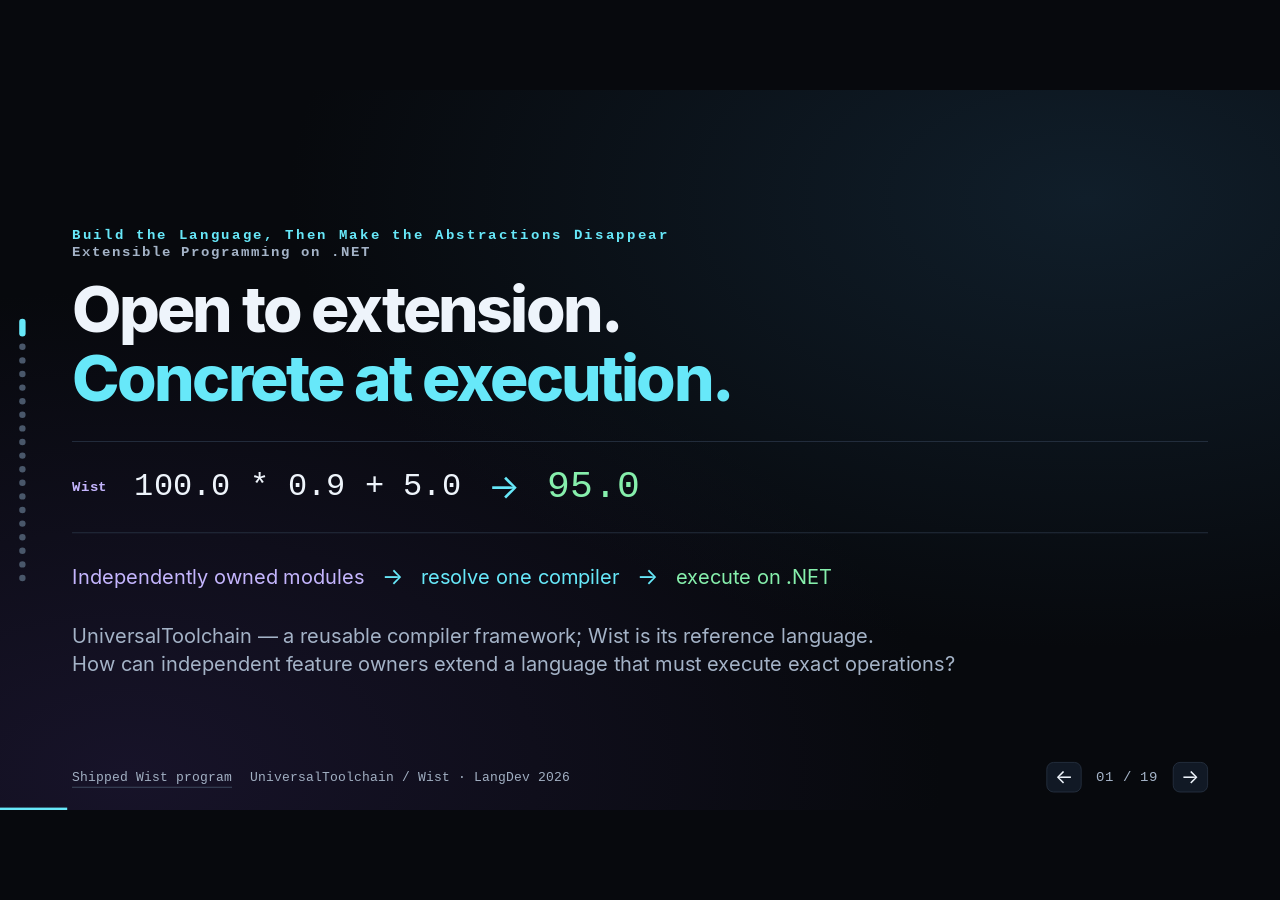
==== commit 97429f94: "Add range-invariant optimization example to LangDev talk" ====
--- a/index.html
+++ b/index.html
@@ -238,10 +238,15 @@
 .route-example{display:grid;gap:8px}.route-example .label{margin:0}.route-example code{font-size:23px}
 #slide-11 .body{gap:14px}#slide-11 .dag{max-height:460px}#slide-12 .knowledge-change .code{font-size:25px}
 
+
+/* Global range evidence spans dominated control-flow blocks. */
+.range-fact{display:grid;grid-template-columns:1fr 70px 1fr;gap:24px;align-items:center}.range-fact .label{display:block;margin:0 0 12px}.range-fact code{font-size:32px}.range-uses{display:grid;gap:12px}
+#slide-15 .body{gap:16px}#slide-15 .program-strip span{font-size:20px}#slide-15 .code{font-size:25px;line-height:1.7}
+
 @media(prefers-reduced-motion:reduce){*,*:before,*:after{transition:none!important}}
 @media print{@page{size:1600px 900px;margin:0}html,body{overflow:visible;height:auto}#stage{position:static;transform:none!important;height:auto;width:1600px}#deck{position:static}.slide,.slide.active{position:relative;display:block;width:1600px;height:900px;break-after:page;print-color-adjust:exact}.slide [data-step]{opacity:1!important}#dots,#counter,#progress,#helpOverlay,#notesPanel{display:none}}
 
-/* Slide 18 · contacts */
+/* Slide 19 · contacts */
 .contact-grid{display:grid;grid-template-columns:repeat(4,minmax(0,1fr));gap:18px;margin-top:18px}
 .contact-card{display:flex;flex-direction:column;justify-content:space-between;min-height:315px;border:1px solid rgba(255,255,255,.13);background:linear-gradient(145deg,rgba(255,255,255,.060),rgba(255,255,255,.020));border-radius:22px;box-shadow:0 24px 90px rgba(0,0,0,.38);padding:17px;text-decoration:none;color:var(--ink)}
 .contact-card:hover{border-color:rgba(103,232,249,.38);transform:translateY(-2px)}
@@ -316,7 +321,7 @@
 <aside class="notes"><div class="notes-title">05 · 1:50</div><p><b>ANCHOR:</b> LanguagePlan is resolved composition, not just a container.</p><p><b>FLOW:</b><br>1. The definition requests features from explicitly registered packages.<br>2. Resolve dependencies, providers, exclusions, ordering and typed routes.<br>3. Compile and GetRequiredPlan are actual APIs; failures produce diagnostics.<br>4. Plan fields are snapshots. The visible route is asserted in WistCanonicalArtifactGraphTests; registry insertion order does not change PlanHash. The hash includes composition provenance, not program semantic equivalence.<br>5. Runtime materializes the answer. Per-program parsing, binding and compilation remain.</p><p><b>TRANSITION:</b> The first abstraction disappears as a repeated choice. Follow the actual program next.</p></aside>
 </div><div class="sources"><a data-source="UniversalToolchain/UniversalToolchain.LanguageSdk/LanguageCompiler.cs">LanguageCompiler.cs</a><a data-source="UniversalToolchain/UniversalToolchain.LanguageSdk/LanguagePlan.cs">LanguagePlan.cs</a><a data-source="UniversalToolchain/UniversalToolchain.LanguageSdk.Tests/WistCanonicalArtifactGraphTests.cs">Route + canonical hash tests</a></div></section>
 
-<section class="slide" id="slide-6" data-slide="6" data-seconds="120" data-status="implemented">
+<section class="slide" id="slide-6" data-slide="6" data-seconds="100" data-status="implemented">
 <div class="wrap"><div class="head"><h2>One Wist program becomes executable operations</h2></div><div class="body">
 <div class="program-strip"><code>100.0 * 0.9 + 5.0</code><span>unoptimized explanatory sketches below</span></div>
 <div class="compiler-grid"><div class="panel"><div class="label">AST → semantic binding</div><pre class="code"><span class="fn">Add</span>(
@@ -332,7 +337,7 @@
 <span class="fn">Push</span> 5.0
 <span class="fn">Call</span> Add&lt;double&gt;</pre></div></div>
 <div class="backend-fork" data-step="3"><div class="node cyan">AIR after<br>optimizers</div><svg class="fork-lines" viewBox="0 0 58 138" aria-hidden="true"><path d="M0 69 H20 V30 H55 M20 69 V108 H55"/></svg><div class="backend-routes"><div class="node cyan">AIR interpreter</div><div class="node green">CIL → DynamicMethod → .NET JIT</div></div><svg class="fork-lines" viewBox="0 0 58 138" aria-hidden="true"><path d="M0 30 H35 V69 H58 M0 108 H35 V69"/></svg><div class="result">95.0</div></div><p class="caption">Wist chooses these IRs. The generic framework accepts other typed artifact routes.</p>
-</div><aside class="notes"><div class="notes-title">06 · 2:00</div><p><b>ANCHOR:</b> Bytecode and AIR are Wist boundaries, not framework assumptions.</p><p><b>FLOW:</b><br>1. AST retains multiplication before addition. Semantic binding resolves operations and types.<br>2. Bytecode carries module-owned method representations, not fictional mul/add VM opcodes.<br>3. Conversion expands them into AIR pushes and managed calls.<br>4. Optimizers can fold these literals: the fragments are unoptimized explanatory sketches.<br>5. AIR interpreter executes one route; CIL emits a DynamicMethod for the .NET JIT.</p><p><b>TRANSITION:</b> A smaller exact rewrite shows representation machinery disappearing.</p></aside>
+</div><aside class="notes"><div class="notes-title">06 · 1:40</div><p><b>ANCHOR:</b> Bytecode and AIR are Wist boundaries, not framework assumptions.</p><p><b>FLOW:</b><br>1. AST retains multiplication before addition. Semantic binding resolves operations and types.<br>2. Bytecode carries module-owned method representations, not fictional mul/add VM opcodes.<br>3. Conversion expands them into AIR pushes and managed calls.<br>4. Optimizers can fold these literals: the fragments are unoptimized explanatory sketches.<br>5. AIR interpreter executes one route; CIL emits a DynamicMethod for the .NET JIT.</p><p><b>TRANSITION:</b> A smaller exact rewrite shows representation machinery disappearing.</p></aside>
 </div><div class="sources"><a data-source="UniversalToolchain/NativeMathModule/NativeNumberAstVisitor.cs">Literal lowering</a><a data-source="UniversalToolchain/AbstractIrConverters/BytecodeToAbstractIrConverterImpl.cs">Bytecode → AIR</a><a data-source="UniversalToolchain/BytecodeDynamicMethodsCompiler/Compilers/AbstractMethodsCompilerImpl.cs">DynamicMethod emitter</a></div></section>
 
 <section class="slide" id="slide-7" data-slide="7" data-seconds="90" data-status="tested">
@@ -385,30 +390,43 @@
 <div class="provenance"><div class="trace"><div class="label">Proof excerpt: dependency branch at revision r7</div><div class="node green">LegallyVectorizable(L,T)<small>R: independence ∧ equivalent lowering ∧ target support</small></div><div class="indent"><div class="node cyan">IndependentIterations(L)<small>B1: read/write disjoint ∧ distinct writes</small></div></div><div class="indent" style="margin-left:80px"><div class="node violet">ReadWriteDisjoint(L)<small>producer: DependencyAnalysis · revision r7</small></div></div></div><div class="revision" data-step="1"><div class="label">Then a transformation changes memory accesses</div><div class="event">r7 → r8: this dependency proof is invalidated</div><div class="down">↓</div><div class="node amber">IndependentIterations(L): UNKNOWN<br><span class="small">No other valid proof remains at r8.</span></div><div class="down">↓</div><div class="node">Keep scalar execution.<br>Recompute evidence before retrying.</div></div></div>
 <div class="outcomes" data-step="2"><span><span class="green-t">Proved</span> → may proceed</span><span><span class="rose-t">Disproven</span> → negative evidence</span><span><span class="amber-t">Unknown</span> → no valid proof</span><span><span class="rose-t">Conflict</span> → diagnostic</span></div>
 </div><div class="claim">“Why?” and “still valid?” belong to the same semantic decision.</div>
-<aside class="notes"><div class="notes-title">14 · 0:50</div><p><b>ANCHOR:</b> Provenance explains both why an answer holds and when it stops holding.</p><p><b>FLOW:</b><br>1. Provenance records which facts, producers and rules support the answer. The visible trace is an excerpt of the dependency branch, not the complete proof.<br>2. A memory-changing transformation withdraws stale evidence and its dependent proof path.<br>3. With no other valid proof at r8, the obligation returns to Unknown: keep scalar code and recompute before retrying.<br>4. Unknown means no valid proof, not false. Disproven requires explicit negative evidence. Positive and negative evidence together produce a conflict diagnostic.</p><p><b>TRANSITION:</b> These ingredients already have serious precedents; the open question is their integration boundary.</p></aside>
+<aside class="notes"><div class="notes-title">14 · 0:50</div><p><b>ANCHOR:</b> Provenance explains both why an answer holds and when it stops holding.</p><p><b>FLOW:</b><br>1. Provenance records which facts, producers and rules support the answer. The visible trace is an excerpt of the dependency branch, not the complete proof.<br>2. A memory-changing transformation withdraws stale evidence and its dependent proof path.<br>3. With no other valid proof at r8, the obligation returns to Unknown: keep scalar code and recompute before retrying.<br>4. Unknown means no valid proof, not false. Disproven requires explicit negative evidence. Positive and negative evidence together produce a conflict diagnostic.</p><p><b>TRANSITION:</b> The same scoped knowledge can also enable optimizations across control flow.</p></aside>
 </div><div class="sources"><a data-source="docs/research/semantic-fact-proof-layer-2026-09-20.md">Provenance / Unknown / contradiction / lifecycle</a></div></section>
 
-<section class="slide" id="slide-15" data-slide="15" data-seconds="50" data-status="prior-art">
+<section class="slide" id="slide-15" data-slide="15" data-seconds="75" data-status="proposed">
+<div class="wrap"><div class="head"><div class="kicker proposed">proposed · global semantic optimization · conceptual IR</div><h2>One range check establishes a reusable invariant</h2></div><div class="body">
+<div class="program-strip"><code>n = min(len(a), len(b))</code><span>fixed-length, non-null arrays; i, a and b are fixed SSA values</span></div>
+<div class="compare"><div><div class="label">Before · successive control-flow blocks</div><pre class="panel code"><span class="cyan-t">entry:</span> range_check(i, 0, n)
+<span class="cyan-t">A:</span> x = checked_load(a, i)
+<span class="cyan-t">B:</span> y = checked_load(b, i)</pre></div><div class="arrow" data-step="2">→</div><div data-step="2"><div class="label green-t">After · existing guard stays in place</div><pre class="panel green code"><span class="cyan-t">entry:</span> range_check(i, 0, n)
+<span class="cyan-t">A:</span> x = inbounds_load(a, i)
+<span class="cyan-t">B:</span> y = inbounds_load(b, i)</pre></div></div>
+<div class="range-fact" data-step="1"><div class="node violet"><span class="label violet-t">Invariant after successful guard</span><code>0 ≤ i &lt; n</code></div><div class="arrow">→</div><div class="range-uses"><div class="node cyan">InBounds(i, a) at A</div><div class="node cyan">InBounds(i, b) at B</div></div></div>
+<p class="caption">The successful guard continuation dominates every use. Reuse evidence for the same value and arrays.<br/>New value or an unguarded incoming path → require new evidence. Keep exception behavior.</p>
+</div><div class="claim">A path-scoped invariant can justify several transformations across control flow.</div>
+<aside class="notes"><div class="notes-title">15 · 1:15</div><p><b>ANCHOR:</b> A range check is also a producer of reusable semantic knowledge.</p><p><b>FLOW:</b><br/>1. This is conceptual IR: A and B are successive blocks, not source labels or shipped Wist range syntax. i, a and b denote fixed SSA values; arrays are ordinary, non-null and fixed-length.<br/>2. The existing range_check uses a half-open interval. On normal success, 0 ≤ i &lt; min(len(a),len(b)). Its successful continuation dominates A and B.<br/>3. The same fact derives in-bounds obligations for both arrays. The proposed consumer removes only the later redundant checks; the original guard is unchanged and exception order is preserved.<br/>4. A caught-failure path cannot inherit the success fact. Reassignment creates a new SSA value rather than changing the old one: facts do not transfer automatically. A merge needs a guarantee from every reachable incoming edge.<br/>5. This is a path-scoped invariant, not a loop-induction proof. General range evidence and elimination remain proposed; SSA SCCP and structural dominance verification provide an implemented foundation.</p><p><b>TRANSITION:</b> These mechanisms have strong precedents. Evaluate the integration boundary against them.</p></aside></div><div class="sources"><a data-source="docs/research/semantic-fact-proof-layer-2026-09-20.md">Range evidence / lifecycle proposal</a><a data-source="docs/architecture/ir-routing-foundation.md">Implemented SSA analysis and verification</a></div></section>
+
+<section class="slide" id="slide-16" data-slide="16" data-seconds="40" data-status="prior-art">
 <div class="wrap"><div class="head"><h2>Prior art supplies the pieces.<br>Open composition sets the integration question.</h2></div><div class="body" style="gap:20px">
-<table class="prior-table"><thead><tr><th>Existing mechanism</th><th>What it gives us</th><th>Its integration boundary</th></tr></thead><tbody><tr><td><a href="https://mlir.llvm.org/docs/Interfaces/" target="_blank" rel="noopener noreferrer">MLIR interfaces</a></td><td>Semantic hooks; external models</td><td>Dialect / operation / type interfaces</td></tr><tr><td><a href="https://llvm.org/docs/NewPassManager.html" target="_blank" rel="noopener noreferrer">LLVM analysis managers</a></td><td>Analysis queries, caching, invalidation</td><td>Passes and IR-unit analysis results</td></tr><tr><td><a href="https://melt.cs.umn.edu/ableC/" target="_blank" rel="noopener noreferrer">Silver / ableC</a></td><td>Composable syntax and semantic equations</td><td>Extensible attribute grammars</td></tr><tr><td><a href="https://souffle-lang.github.io/provenance" target="_blank" rel="noopener noreferrer">Soufflé / Datalog</a></td><td>Relational derivation; proof provenance</td><td>Relations, rules and derived tuples</td></tr><tr><td>UT proposal</td><td>Shared typed obligations + valid evidence</td><td>Independently owned language contributions</td></tr></tbody></table>
+<table class="prior-table"><thead><tr><th>Existing mechanism</th><th>What it gives us</th><th>Its integration boundary</th></tr></thead><tbody><tr><td><a href="https://mlir.llvm.org/docs/Interfaces/" target="_blank" rel="noopener noreferrer">MLIR interfaces</a></td><td>Semantic hooks; external models</td><td>Dialect / operation / type interfaces</td></tr><tr><td><a href="https://llvm.org/docs/NewPassManager.html" target="_blank" rel="noopener noreferrer">LLVM analysis managers</a></td><td>Analysis queries, caching, invalidation</td><td>Passes and IR-unit analysis results</td></tr><tr><td><a href="https://melt.cs.umn.edu/ableC/" target="_blank" rel="noopener noreferrer">Silver / ableC</a></td><td>Composable syntax and semantic equations</td><td>Extensible attribute grammars</td></tr><tr><td>UT proposal</td><td>Shared typed obligations + valid evidence</td><td>Independently owned language contributions</td></tr></tbody></table>
 <p class="experiment" data-step="1">Test against an interface + analysis-manager baseline:<br>does a new producer require fewer consumer edits, with equally sound invalidation?</p>
-</div><aside class="notes"><div class="notes-title">15 · 0:50</div><p><b>ANCHOR:</b> This is an integration hypothesis, not a claim to invent inference or modular compilers.</p><p><b>FLOW:</b><br>1. MLIR, LLVM, extensible attribute grammars and Datalog already provide important pieces.<br>2. The narrower question is whether one shared evidence boundary helps independently authored language contributions.<br>3. Compare it with the strongest local baseline: consumer edits, invalidation correctness and integration cost.</p><p><b>TRANSITION:</b> Whatever mechanism wins, execution should consume resolved decisions rather than repeat open-world negotiation.</p></aside>
+</div><aside class="notes"><div class="notes-title">16 · 0:40</div><p><b>ANCHOR:</b> This is an integration hypothesis, not a claim to invent inference or modular compilers.</p><p><b>FLOW:</b><br>1. MLIR, LLVM and extensible attribute grammars already provide important pieces.<br>2. The narrower question is whether one shared evidence boundary helps independently authored language contributions.<br>3. Compare it with the strongest local baseline: consumer edits, invalidation correctness and integration cost.</p><p><b>TRANSITION:</b> Whatever mechanism wins, execution should consume resolved decisions rather than repeat open-world negotiation.</p></aside>
 </div><div class="sources"><span>Primary references are linked in the table.</span><a data-source="docs/research/semantic-fact-proof-layer-2026-09-20.md">Bounded prior-art review</a></div></section>
 
-<section class="slide" id="slide-16" data-slide="16" data-seconds="100" data-status="implemented">
+<section class="slide" id="slide-17" data-slide="17" data-seconds="70" data-status="implemented">
 <div class="wrap"><div class="head"><h2>What disappears — and what the backend receives</h2></div><div class="body"><div class="boundary-row"><div><div class="label violet-t">01 · During language construction</div><div class="panel violet"><code>packages + feature requests<br/>ordering + route alternatives</code></div></div><div class="arrow" data-step="1">→</div><div data-step="1"><div class="label cyan-t">After planning · actual plan fields</div><div class="panel cyan"><code>Features / Contributions<br/>RuntimeProvider / Routes</code></div><p class="small" style="margin-top:14px">Selected graph; no second module selection.</p></div></div><div class="boundary-row" data-step="2"><div><div class="label violet-t">02 · Host input fee: double, known slot</div><pre class="panel code">Call LoadEnvironment()
 Push slot
 Call LoadExternal&lt;double&gt;()</pre></div><div class="arrow">→</div><div><div class="label green-t">Concrete CIL emitter input / output</div><pre class="panel green code">LoadExternal&lt;double&gt;(slot)
-    → ldarg (slot + offset)</pre><p class="small" style="margin-top:14px">Exact supported rewrite from slide 7.</p></div></div><p class="caption" data-step="3">Remains: host argument, inspectable plan, DynamicMethod → .NET JIT.<br/>Removed: repeated composition choices and this environment-call representation.</p></div><div class="claim">Resolve composition before execution; specialize only when the required information is known.</div><aside class="notes"><div class="notes-title">16 · 1:40</div><p><b>ANCHOR:</b> Execution receives fixed decisions and operations.</p><p><b>FLOW:</b><br/>1. Return to implemented code: LanguagePlan fixes selected features, contribution order, runtime provider and routes. Runtime materializes this selected graph; it does not rerun package selection for each execution.<br/>2. A host input fee has a double type and slot. Slide 7’s supported exact pattern becomes LoadExternal&lt;double&gt;, then ldarg(slot + offset) in CIL.<br/>3. The emitter sees a concrete argument load, not a question about which module supplies it. The delegate still receives a host argument; the plan remains inspectable.<br/>4. DynamicMethod and the .NET JIT remain the execution machinery. These are specific removed decisions and representations, not a promise of zero overhead.<br/>5. Proposed proof queries would be compiler-time decisions. They have not been inserted into this shipped path.</p><p><b>TRANSITION:</b> Return to the opening tension: independent contributions, exact decisions, concrete execution.</p></aside></div><div class="sources"><a data-source="UniversalToolchain/UniversalToolchain.Runtime/LanguageRuntime.cs">Selected-plan execution</a><a data-source="UniversalToolchain/BytecodeDynamicMethodsCompiler/Compilers/AbstractMethodsIntrinsicCompiler.cs">Concrete CIL emitter</a></div></section>
-
-<section class="slide" id="slide-17" data-slide="17" data-seconds="55" data-status="closing">
+    → ldarg (slot + offset)</pre><p class="small" style="margin-top:14px">Exact supported rewrite from slide 7.</p></div></div><p class="caption" data-step="3">Remains: host argument, inspectable plan, DynamicMethod → .NET JIT.<br/>Removed: repeated composition choices and this environment-call representation.</p></div><div class="claim">Resolve composition before execution; specialize only when the required information is known.</div><aside class="notes"><div class="notes-title">17 · 1:10</div><p><b>ANCHOR:</b> Execution receives fixed decisions and operations.</p><p><b>FLOW:</b><br/>1. Return to implemented code: LanguagePlan fixes selected features, contribution order, runtime provider and routes. Runtime materializes this selected graph; it does not rerun package selection for each execution.<br/>2. A host input fee has a double type and slot. Slide 7’s supported exact pattern becomes LoadExternal&lt;double&gt;, then ldarg(slot + offset) in CIL.<br/>3. The emitter sees a concrete argument load, not a question about which module supplies it. The delegate still receives a host argument; the plan remains inspectable.<br/>4. DynamicMethod and the .NET JIT remain the execution machinery. These are specific removed decisions and representations, not a promise of zero overhead.<br/>5. Proposed proof queries would be compiler-time decisions. They have not been inserted into this shipped path.</p><p><b>TRANSITION:</b> Return to the opening tension: independent contributions, exact decisions, concrete execution.</p></aside></div><div class="sources"><a data-source="UniversalToolchain/UniversalToolchain.Runtime/LanguageRuntime.cs">Selected-plan execution</a><a data-source="UniversalToolchain/BytecodeDynamicMethodsCompiler/Compilers/AbstractMethodsIntrinsicCompiler.cs">Concrete CIL emitter</a></div></section>
+
+<section class="slide" id="slide-18" data-slide="18" data-seconds="55" data-status="closing">
 <div class="wrap body qa"><div class="kicker">UniversalToolchain / Wist · LangDev 2026</div><h2 class="qa-title">Compose the language.<br><span class="cyan-t">Agree on meaning.</span><br><span class="green-t">Execute concrete operations.</span></h2>
 <div class="qa-path"><span class="violet-t">independent modules</span><span class="arrow">→</span><span class="cyan-t">one plan</span><span class="arrow">→</span><span class="green-t">concrete .NET operations</span></div>
 <div class="qa-links"><div><a href="https://github.com/Misha1302/UniversalToolchain" target="_blank" rel="noopener noreferrer">github.com/Misha1302/UniversalToolchain</a><p>Working: module composition, lowering and backend parity</p></div><div><a data-source="docs/research/semantic-fact-proof-layer-2026-09-20.md">Semantic fact & proof layer</a><p>Research: shared queries, bridge rules and evidence validity</p></div></div><p class="sub" style="margin-top:24px">Questions?</p>
-<aside class="notes"><div class="notes-title">17 · 0:55 · Q&A follows</div><p><b>ANCHOR:</b> Extensibility needs explicit decisions that execution can consume.</p><p><b>FLOW:</b><br>1. Modules compose structure; one plan makes it concrete.<br>2. Backends must agree on meaning; shared evidence is a proposed way to extend cooperation.<br>3. Lowering and specialization produce executable operations. Thank the audience and invite questions.</p><p><b>TRANSITION:</b> Q&A. Code is implemented; semantic proof composition remains proposed.</p></aside>
+<aside class="notes"><div class="notes-title">18 · 0:55 · Q&amp;A follows</div><p><b>ANCHOR:</b> Extensibility needs explicit decisions that execution can consume.</p><p><b>FLOW:</b><br>1. Modules compose structure; one plan makes it concrete.<br>2. Backends must agree on meaning; shared evidence is a proposed way to extend cooperation.<br>3. Lowering and specialization produce executable operations. Thank the audience and invite questions.</p><p><b>TRANSITION:</b> Q&A. Code is implemented; semantic proof composition remains proposed.</p></aside>
 </div><div class="sources"><span>Source-backed implementation · explicitly bounded research proposal</span></div></section>
 
-<section class="slide" id="slide-18" data-slide="18" data-seconds="30" data-status="contacts">
+<section class="slide" id="slide-19" data-slide="19" data-seconds="30" data-status="contacts">
 <div class="wrap"><div class="head"><div><div class="kicker">links · contacts · Q&amp;A</div><h2>Continue the discussion</h2><p class="sub">UniversalToolchain / Wist · extensible compiler architecture · semantic facts and concrete .NET execution.</p></div></div>
 <div class="contact-grid" data-step="1">
 <a class="contact-card" href="https://misha1302.github.io/lang-dev-presentation-2026/" target="_blank" rel="noopener"><div><div class="contact-tag">live deck</div><div class="contact-title">Presentation</div><div class="contact-url">misha1302.github.io/lang-dev-presentation-2026/</div></div><img class="qr" alt="QR: Presentation" src="[data-uri]"></a>
@@ -417,7 +435,7 @@
 <a class="contact-card" href="mailto:razakov.mikhail@outlook.com" target="_blank" rel="noopener"><div><div class="contact-tag">email</div><div class="contact-title">razakov.mikhail@outlook.com</div><div class="contact-url">mailto:razakov.mikhail@outlook.com</div></div><img class="qr" alt="QR: razakov.mikhail@outlook.com" src="[data-uri]"></a>
 </div>
 <div class="contact-footer" data-step="2"><span class="contact-pill green">scan · open · discuss</span><span class="contact-pill">Apache-2.0 project</span><span class="contact-pill">Telegram: @Micodiy</span></div>
-<aside class="notes"><div class="notes-title">18 · contacts</div><p><b>ANCHOR:</b> Leave a useful final frame on screen during Q&amp;A.</p><p><b>FLOW:</b><br>1. The live deck and project are one scan away.<br>2. Telegram and email give direct follow-up paths.<br>3. Keep this slide visible after the talk.</p><p><b>TRANSITION:</b> Thank the audience and take questions.</p></aside>
+<aside class="notes"><div class="notes-title">19 · 0:30</div><p><b>ANCHOR:</b> Leave a useful final frame on screen during Q&amp;A.</p><p><b>FLOW:</b><br>1. The live deck and project are one scan away.<br>2. Telegram and email give direct follow-up paths.<br>3. Keep this slide visible after the talk.</p><p><b>TRANSITION:</b> Thank the audience and take questions.</p></aside>
 </div></section>
 
 </main>
@@ -534,16 +552,16 @@
             "Invalidate that path; with no other valid proof, the answer is Unknown. Recompute or keep scalar code.",
             "Unknown is not false; Disproven needs negative evidence. Conflicting evidence triggers a diagnostic."
         ],
-        "next": "These ideas already have strong precedents."
-    },
-    "15": {
-        "say": [
-            "MLIR, LLVM, extensible grammars and Datalog already provide important pieces.",
+        "next": "Can one semantic invariant remove repeated checks across control flow?"
+    },
+    "16": {
+        "say": [
+            "MLIR, LLVM and extensible grammars already provide important pieces.",
             "My question is the integration boundary — not a claim that these ideas are new."
         ],
         "next": "Whatever mechanism wins, execution should consume resolved decisions."
     },
-    "16": {
+    "17": {
         "say": [
             "Planning fixes Features, Contributions, RuntimeProvider and Routes; runtime materializes that selected graph.",
             "A known host slot and supported type become a concrete ldarg. That environment-call representation disappears.",
@@ -551,19 +569,27 @@
         ],
         "next": "Return to the opening problem: independent contributions, exact decisions, concrete execution."
     },
-    "17": {
+    "18": {
         "say": [
             "Independent modules form one language plan; tested lowering produces concrete .NET operations.",
             "Shared semantic queries and additive bridges are the separate research hypothesis."
         ],
         "next": "Leave the links visible for questions."
     },
-    "18": {
+    "19": {
         "say": [
             "The live deck, project, Telegram and email are all here for follow-up.",
             "I will leave this slide on screen during questions."
         ],
         "end": "Thank you. Questions?"
+    },
+    "15": {
+        "say": [
+            "An existing range check establishes 0 ≤ i < n on its successful continuation. i, a and b are fixed SSA values.",
+            "That continuation dominates blocks A and B. Reuse the invariant to remove their redundant bounds checks; keep the original guard.",
+            "A new SSA value or an unguarded merge needs new evidence. This is proposed range optimization, not a loop-induction proof."
+        ],
+        "next": "Compare the integration mechanism with existing approaches."
     }
 });
   document.querySelectorAll('[data-source]').forEach(link => {
